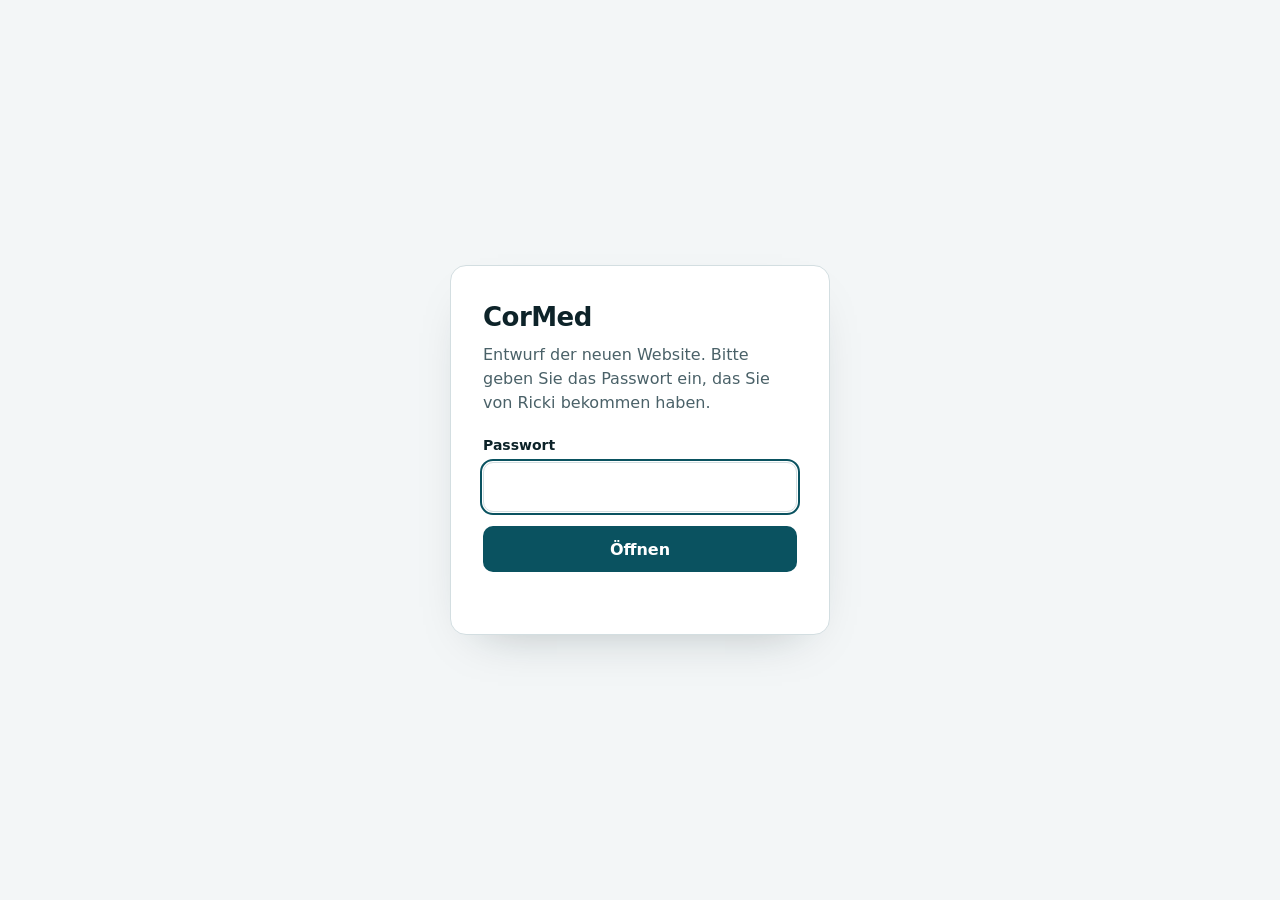
==== index.html @ e3d0e8ae "CorMed Website-Entwurf, passwortgeschützt Co-Authored-By: Claude Opus 5.5 <noreply@anthropic.com>" ====
<!doctype html>
<html lang="de"><head><meta charset="utf-8"><meta name="viewport" content="width=device-width, initial-scale=1">
<meta name="robots" content="noindex, nofollow"><title>CorMed Entwurf</title>
<style>
:root{--bg:#f3f6f7;--ink:#0d2329;--mute:#4a6168;--line:#d3dee1;--acc:#0a5260}
*{box-sizing:border-box}body{margin:0;min-height:100vh;display:grid;place-items:center;background:var(--bg);color:var(--ink);font:16px/1.5 system-ui,-apple-system,"Segoe UI",sans-serif;padding:16px}
form{width:100%;max-width:380px;background:#fff;border:1px solid var(--line);border-radius:16px;padding:32px;box-shadow:0 20px 50px -30px rgba(13,35,41,.35)}
b{display:block;font-size:26px;letter-spacing:-.02em;margin-bottom:6px}p{margin:0 0 20px;color:var(--mute)}
label{display:block;font-weight:600;font-size:14px;margin-bottom:6px}
input{width:100%;font:inherit;padding:12px 14px;border:1px solid var(--line);border-radius:10px;min-height:46px}
input:focus{outline:2px solid var(--acc);outline-offset:1px}
button{margin-top:14px;width:100%;min-height:46px;border:0;border-radius:10px;background:var(--acc);color:#fff;font:600 16px system-ui,sans-serif;cursor:pointer}
button:disabled{opacity:.6}.err{color:#b4261e;font-size:14px;margin-top:10px;min-height:20px}
</style></head><body>
<form id="f"><b>CorMed</b><p>Entwurf der neuen Website. Bitte geben Sie das Passwort ein, das Sie von Ricki bekommen haben.</p>
<label for="pw">Passwort</label><input id="pw" type="password" autocomplete="current-password" required autofocus>
<button id="b" type="submit">Öffnen</button><div class="err" id="e" role="alert"></div></form>
<script>
const D={"salt": "822facfa5c58d565009fcc176cca0e24", "iter": 600000, "iv": "46f1a0d89d589c0a2178b6c4582afefc", "mac": "80764a176226b1639cd446d348235a9acad7d30f2ed6f9f7ec2cb49afef78ebb", "ct": "oZwehDE3rVsTDgZot9aL9JwyVkFP12Sn2CZl0x80mStHr1PQWwcgEB/wz/Zdh8LxBQgGHJVuH51pGYwnF32heGZ6JYnhKyl9sWN9zUFDpkpX+sFQBss+GfVcoHAvQ0+YxsIX7Hmo5iox90/cEyosSOlIAeGe9iNTfQlXNlpDoUrIlmsmzjEr0UAGpBRWjBo56xClxQdAF3kOzdmuWCYcf7uVH3ROhzbsxLpZnpNUL0CguaC6RRmHzBqroO1MmbW2FSYH3HIyyzBXWrEP7H4iME7sAyl9solVETrB0HhUBD22m1zJj529P1bztBlyHPHTD3Y55SXO/ivc5vlDK7K5BHBpRj+lUisBnW2Q3ZfNVRzff4KTCQKkV9+sU10oWi6OWLuwEW8cymIA/YMzvAVYPoJZKfU8bMGaxLV9R2sGeoowH6jwmlurzdNsVwfyoMkNvbdmfbDILQ25tv2Q4Ny6kiYe8HK/iOTN/E5kNwdHHodHBv4lqTFONeBFxrsiIjpN33YmAZRNHBRWg/dh4HOmEKxgvTs+Ymo9nRI+yu6al6gkF0pJesv3C3mGza4D0j9T544PnzPzcLpvrrs7sBykFRNDCeKB8eShzH9/CS8OHMvZPo/I7QjQywXRSCLgbK4lbO3hyB57RigW49cU/Og9cWeDqVy4ZQBeWAwdbwfalXfSvlNbmo19BtULSqLa7+p3+W51xb0hm43z3CV8FybMbPU92cJFfF3I12UqZwzSlg8Bmm5DdX7z6FuD8kq7J6HP7149NN9d+AJt3rvCCfOr9mAW03iTy6VQzGmvsENpdIc9KuFZ63gbO+1fFe4lbHErp7T1foHHj/FdFXb/85ob0UWCXXrhmlrnkKwxnPu6GOJxW4QtD8bpLs64QF0xGBwS2LJBdDXugvuVoVDJLAlkzpTgKmJXs0K9cD61IDxjb/6tCjzVeZM7pQRXn8lEEUI1rE07SKrJygqpyLiM5DRGhOvt20XNK/FrQj+fQUm2GKCRTTgWEovKvVsI867CMqM2uFPBO5yaTCR5sLru+IyIjiK92D9bJhVpjaZxS7gaRH3I707oXw0uXy4M7kOB4X6Us1xtdYIqPBBCnrC9lo1G007yilaSCL/c3GUCsxDN7lcj5l0/lZYGsRbFryvEH4hgXwytRNfdTQZmVGinZ9opUNytlnBheRowQCaqefP1AAhCOLQhv7qVLojDwk6pocRFW9zEo1usKDpG0sAdZjlE8a7PVXEo85zE6TWcmtnrkq7QUs8f/ePx1aWInbdy1jFXJmJogmNu7OF/jq/tvX44ZgKPIx0gpOVgnD5w0BDYno+qkxIAmZXdYEGGq00SV1793cmffKcszhy+Gf30sjkgDm23qA4twz+gW8ylsVSvGDsLe3PBfaAevA5lVMIrQFPQvnaFe+KnBqUO4eQKpyFzfU15Vcq7y6eBfqHAizxDNud6YG5uYUznVIraUcvQUObMfXtV/Wx7CKJk4mUQWyEQw7TXjo0393YuFN5xpUFE84/qgbjG+qjBYgmnRytCrx0VC2X1YHp5jFlI0FAoF8+x8K2MB4RkygFtV99mtZQNkLk0fb70BuvcDy00rFscAwZ0idweL602XO+0n9ziAgCFm3xDOm+b+KU4XsN9klIlDLHmklZ/cbue6GYqhazwBXZPiG79+5m6Q5bB5cFmZ8UvKhSPURbTWh+reA063vyukrkGAvVN//AAcUpqXLT9EQrPjeE0JzgA0j4TysjXsOSZPn9sDVPz/SgcMOEGiNn/BAqjy3Y/LITgZv664ucN1LFNIU/PIb5DgBHnt6FTWr6pQRGevn44W8Ueouzilz7I1mAX79BCplH/1/S7yww402H3MgMzLTGiVZ+xwHtBbaQOOAzRZqWtb2tQBvRAHVGioXmc7kwYLcD94+hiya/vBz09483DaNG+ScR2HI7mevimg7n4RWJ/cjCq86/+ofcRvBkKC/L5KTPGEPbLGBR8POvDjDME2i+/MnygwRd9PffpddBa1nahkXHYc33faaph1Dq400lCjElsO4N+AXJ5SzBE914UBDjczgYhgjqt2acSspqowPENeLtfJbBKxMQ93LMCewjidxiTUtKJgArRiB+dpdEZ/zEEjktDBWwTkqVdveUo1N5/GnSd/1xUrSqCg74NfC1XykB1oonoLLMWWKhC6xXRYObDziZjyAqA33aeSyZW9VFnr4y2ay1hjuxLtjGlzbV3gs/idpo3dKc9T3O/mwCSwYZ3jb2rvlwXH9S+7lyznJ11Wt5L3d2Wp+SHSI5bGyZhYDsmGScch61jMQo9tvmHhtuxbuI6Il+u4MGpwgGvH3eaXTkUD7+Zx5jZiLmJkl9SZ6Scc8NsIkKIpDASuS5p6FSwvtGSgFNd+usheAdR0HIg4PThcHX7iuBnUFWNZPp8gy193/+aDRw9xh63VIVay2cbvXkcinHR9FqMIJSiVo71g9/1dG0Yyjh0dchCZu5AZGyp68PDTJKs+EQ0UTMtMfJ++xKTaIHQAaU1zScfg1VdYBiIQ62uY+ma6/Zgwrb1O4aLtDrFhn1TppWNyocgA+jEorhjS0w8eyo64jw1Dd/fYD3cRzjQGD8H8UEUL9nIL2DwBzFWOHb0VCmC/BlQrjtoZ1iDJL7pF9AIEkHslkLaZcN/zmunN34xRDq0pa286QR+LkbA4gaE+fY/nNWZP1014tmi2wD+buRyqnctsEV84Nrs83sJhjMyZalb2BVCGJA46j+mIthhY+TA3v2KUPjFNXZddpQSz+4D1jZgdlvy8ulJo4WIFk8fw9pJyNDjcFLjS8H8H0afkPdOlg8wMR+ribVovSSsUCpTosPM0xXdo73CTnAHwDIny/Pk0mMpahZlR0A/Fufmv1NxPhwCzHk6ZAqL6EtGYu8uUiIilXGYyBxeQWnxtzLe/Pqb8DCRfCSfXW4XEvjL2tANaT9/VmyrBANxtOzXTAoZTbzBYIki0onQjX+tm6N0uToHXlIeFSUGa7AmuIkVT7gjNK+bRfjq/2e1PoYKslp+4gqelNuU/7CBLDBrtG2xJSgVY+GteyWaqcMA2yHMGVHRnw1N3ZdGWIedzB/q6DxDKtHB2+Tc9r3qIvymmc1SRVjc84LaVtGpwOHzcroIuxgJXcCTalSuMIna429WTds/+gDCF/j2/Lwo6RjvnmNUp9MARHiB4MXhuVK5RO+A3iRcV92FzIspHVMXt8J92MYgdyiBPB6vfQUZy3xwdHwVoe/ltd99myHUE3PPXyFfPMGnUI99iIBPgT8hSy+KIK59KoScGL6oJ2ng7iITlENjN6e79M6FeivY3cU+9RvPHz0DdXjp+5eZwLIgoRfO4i4isx/IRlBEdgXqWaSGH1/A67Lbrv/MHstXiLEeJ84BGaDiC/1KkrS6bBcTk0No/7sAXQ=="};
const hex=s=>new Uint8Array(s.match(/../g).map(h=>parseInt(h,16)));
const b64=s=>Uint8Array.from(atob(s),c=>c.charCodeAt(0));
const toHex=a=>[...new Uint8Array(a)].map(x=>x.toString(16).padStart(2,'0')).join('');
async function derive(pw){const k=await crypto.subtle.importKey('raw',new TextEncoder().encode(pw),'PBKDF2',false,['deriveBits']);
 return new Uint8Array(await crypto.subtle.deriveBits({name:'PBKDF2',salt:hex(D.salt),iterations:D.iter,hash:'SHA-256'},k,512));}
async function open(dk){
 const ct=b64(D.ct),iv=hex(D.iv);
 const mk=await crypto.subtle.importKey('raw',dk.slice(32),{name:'HMAC',hash:'SHA-256'},false,['verify']);
 const data=new Uint8Array(iv.length+ct.length);data.set(iv);data.set(ct,iv.length);
 if(!await crypto.subtle.verify('HMAC',mk,hex(D.mac),data)) return false;
 const ek=await crypto.subtle.importKey('raw',dk.slice(0,32),'AES-CBC',false,['decrypt']);
 const html=new TextDecoder().decode(await crypto.subtle.decrypt({name:'AES-CBC',iv},ek,ct));
 if(document.readyState!=='complete') await new Promise(r=>addEventListener('load',r,{once:true}));
 await new Promise(r=>setTimeout(r,0));
 document.open();document.write(html);document.close();return true;}
(async()=>{let s=null;try{s=localStorage.getItem('cormed-key')}catch(e){}
 if(s){try{if(await open(hex(s)))return}catch(e){}}})();
document.getElementById('f').addEventListener('submit',async ev=>{ev.preventDefault();
 const b=document.getElementById('b'),e=document.getElementById('e');b.disabled=true;b.textContent='Wird geöffnet …';e.textContent='';
 try{const dk=await derive(document.getElementById('pw').value);
  try{localStorage.setItem('cormed-key',toHex(dk))}catch(x){}
  if(!await open(dk)){try{localStorage.removeItem('cormed-key')}catch(x){}e.textContent='Das Passwort stimmt nicht.';b.disabled=false;b.textContent='Öffnen';}
 }catch(x){e.textContent='Ihr Browser unterstützt die Entschlüsselung nicht.';b.disabled=false;b.textContent='Öffnen';}});
</script></body></html>
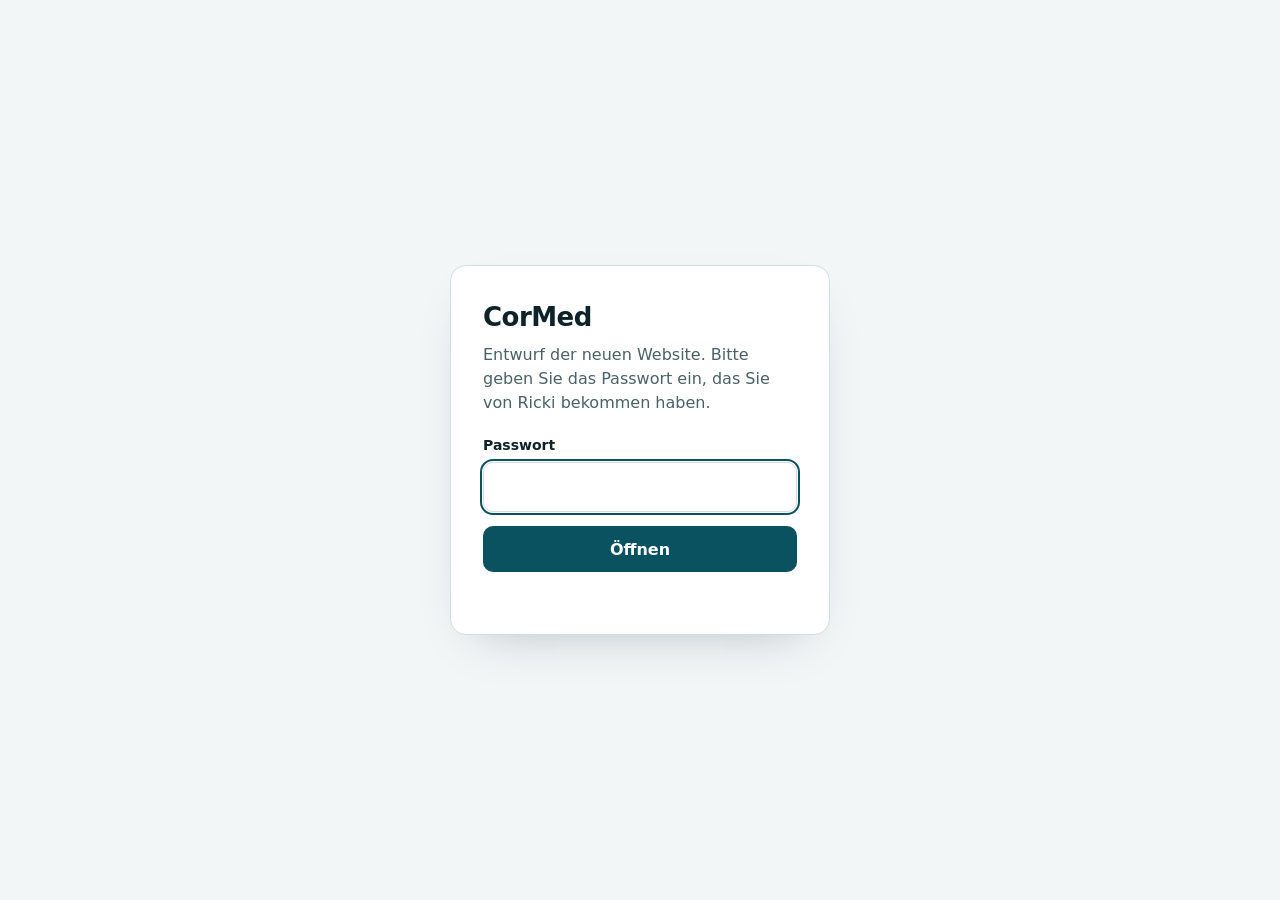
==== commit e2351d9b: "Vorschau auf gewählte Option Zwei Türen umgestellt Neue Überschrift, Impressum und Datenschutz, Schr" ====
--- a/index.html
+++ b/index.html
@@ -16,7 +16,7 @@
 <label for="pw">Passwort</label><input id="pw" type="password" autocomplete="current-password" required autofocus>
 <button id="b" type="submit">Öffnen</button><div class="err" id="e" role="alert"></div></form>
 <script>
-const D={"salt": "822facfa5c58d565009fcc176cca0e24", "iter": 600000, "iv": "46f1a0d89d589c0a2178b6c4582afefc", "mac": "80764a176226b1639cd446d348235a9acad7d30f2ed6f9f7ec2cb49afef78ebb", "ct": "oZwehDE3rVsTDgZot9aL9JwyVkFP12Sn2CZl0x80mStHr1PQWwcgEB/wz/Zdh8LxBQgGHJVuH51pGYwnF32heGZ6JYnhKyl9sWN9zUFDpkpX+sFQBss+GfVcoHAvQ0+YxsIX7Hmo5iox90/cEyosSOlIAeGe9iNTfQlXNlpDoUrIlmsmzjEr0UAGpBRWjBo56xClxQdAF3kOzdmuWCYcf7uVH3ROhzbsxLpZnpNUL0CguaC6RRmHzBqroO1MmbW2FSYH3HIyyzBXWrEP7H4iME7sAyl9solVETrB0HhUBD22m1zJj529P1bztBlyHPHTD3Y55SXO/ivc5vlDK7K5BHBpRj+lUisBnW2Q3ZfNVRzff4KTCQKkV9+sU10oWi6OWLuwEW8cymIA/YMzvAVYPoJZKfU8bMGaxLV9R2sGeoowH6jwmlurzdNsVwfyoMkNvbdmfbDILQ25tv2Q4Ny6kiYe8HK/iOTN/E5kNwdHHodHBv4lqTFONeBFxrsiIjpN33YmAZRNHBRWg/dh4HOmEKxgvTs+Ymo9nRI+yu6al6gkF0pJesv3C3mGza4D0j9T544PnzPzcLpvrrs7sBykFRNDCeKB8eShzH9/CS8OHMvZPo/I7QjQywXRSCLgbK4lbO3hyB57RigW49cU/Og9cWeDqVy4ZQBeWAwdbwfalXfSvlNbmo19BtULSqLa7+p3+W51xb0hm43z3CV8FybMbPU92cJFfF3I12UqZwzSlg8Bmm5DdX7z6FuD8kq7J6HP7149NN9d+AJt3rvCCfOr9mAW03iTy6VQzGmvsENpdIc9KuFZ63gbO+1fFe4lbHErp7T1foHHj/FdFXb/85ob0UWCXXrhmlrnkKwxnPu6GOJxW4QtD8bpLs64QF0xGBwS2LJBdDXugvuVoVDJLAlkzpTgKmJXs0K9cD61IDxjb/6tCjzVeZM7pQRXn8lEEUI1rE07SKrJygqpyLiM5DRGhOvt20XNK/FrQj+fQUm2GKCRTTgWEovKvVsI867CMqM2uFPBO5yaTCR5sLru+IyIjiK92D9bJhVpjaZxS7gaRH3I707oXw0uXy4M7kOB4X6Us1xtdYIqPBBCnrC9lo1G007yilaSCL/c3GUCsxDN7lcj5l0/lZYGsRbFryvEH4hgXwytRNfdTQZmVGinZ9opUNytlnBheRowQCaqefP1AAhCOLQhv7qVLojDwk6pocRFW9zEo1usKDpG0sAdZjlE8a7PVXEo85zE6TWcmtnrkq7QUs8f/ePx1aWInbdy1jFXJmJogmNu7OF/jq/tvX44ZgKPIx0gpOVgnD5w0BDYno+qkxIAmZXdYEGGq00SV1793cmffKcszhy+Gf30sjkgDm23qA4twz+gW8ylsVSvGDsLe3PBfaAevA5lVMIrQFPQvnaFe+KnBqUO4eQKpyFzfU15Vcq7y6eBfqHAizxDNud6YG5uYUznVIraUcvQUObMfXtV/Wx7CKJk4mUQWyEQw7TXjo0393YuFN5xpUFE84/qgbjG+qjBYgmnRytCrx0VC2X1YHp5jFlI0FAoF8+x8K2MB4RkygFtV99mtZQNkLk0fb70BuvcDy00rFscAwZ0idweL602XO+0n9ziAgCFm3xDOm+b+KU4XsN9klIlDLHmklZ/cbue6GYqhazwBXZPiG79+5m6Q5bB5cFmZ8UvKhSPURbTWh+reA063vyukrkGAvVN//AAcUpqXLT9EQrPjeE0JzgA0j4TysjXsOSZPn9sDVPz/SgcMOEGiNn/BAqjy3Y/LITgZv664ucN1LFNIU/PIb5DgBHnt6FTWr6pQRGevn44W8Ueouzilz7I1mAX79BCplH/1/S7yww402H3MgMzLTGiVZ+xwHtBbaQOOAzRZqWtb2tQBvRAHVGioXmc7kwYLcD94+hiya/vBz09483DaNG+ScR2HI7mevimg7n4RWJ/cjCq86/+ofcRvBkKC/L5KTPGEPbLGBR8POvDjDME2i+/MnygwRd9PffpddBa1nahkXHYc33faaph1Dq400lCjElsO4N+AXJ5SzBE914UBDjczgYhgjqt2acSspqowPENeLtfJbBKxMQ93LMCewjidxiTUtKJgArRiB+dpdEZ/zEEjktDBWwTkqVdveUo1N5/GnSd/1xUrSqCg74NfC1XykB1oonoLLMWWKhC6xXRYObDziZjyAqA33aeSyZW9VFnr4y2ay1hjuxLtjGlzbV3gs/idpo3dKc9T3O/mwCSwYZ3jb2rvlwXH9S+7lyznJ11Wt5L3d2Wp+SHSI5bGyZhYDsmGScch61jMQo9tvmHhtuxbuI6Il+u4MGpwgGvH3eaXTkUD7+Zx5jZiLmJkl9SZ6Scc8NsIkKIpDASuS5p6FSwvtGSgFNd+usheAdR0HIg4PThcHX7iuBnUFWNZPp8gy193/+aDRw9xh63VIVay2cbvXkcinHR9FqMIJSiVo71g9/1dG0Yyjh0dchCZu5AZGyp68PDTJKs+EQ0UTMtMfJ++xKTaIHQAaU1zScfg1VdYBiIQ62uY+ma6/Zgwrb1O4aLtDrFhn1TppWNyocgA+jEorhjS0w8eyo64jw1Dd/fYD3cRzjQGD8H8UEUL9nIL2DwBzFWOHb0VCmC/BlQrjtoZ1iDJL7pF9AIEkHslkLaZcN/zmunN34xRDq0pa286QR+LkbA4gaE+fY/nNWZP1014tmi2wD+buRyqnctsEV84Nrs83sJhjMyZalb2BVCGJA46j+mIthhY+TA3v2KUPjFNXZddpQSz+4D1jZgdlvy8ulJo4WIFk8fw9pJyNDjcFLjS8H8H0afkPdOlg8wMR+ribVovSSsUCpTosPM0xXdo73CTnAHwDIny/Pk0mMpahZlR0A/Fufmv1NxPhwCzHk6ZAqL6EtGYu8uUiIilXGYyBxeQWnxtzLe/Pqb8DCRfCSfXW4XEvjL2tANaT9/VmyrBANxtOzXTAoZTbzBYIki0onQjX+tm6N0uToHXlIeFSUGa7AmuIkVT7gjNK+bRfjq/2e1PoYKslp+4gqelNuU/7CBLDBrtG2xJSgVY+GteyWaqcMA2yHMGVHRnw1N3ZdGWIedzB/q6DxDKtHB2+Tc9r3qIvymmc1SRVjc84LaVtGpwOHzcroIuxgJXcCTalSuMIna429WTds/+gDCF/j2/Lwo6RjvnmNUp9MARHiB4MXhuVK5RO+A3iRcV92FzIspHVMXt8J92MYgdyiBPB6vfQUZy3xwdHwVoe/ltd99myHUE3PPXyFfPMGnUI99iIBPgT8hSy+KIK59KoScGL6oJ2ng7iITlENjN6e79M6FeivY3cU+9RvPHz0DdXjp+5eZwLIgoRfO4i4isx/IRlBEdgXqWaSGH1/A67Lbrv/MHstXiLEeJ84BGaDiC/1KkrS6bBcTk0No/7sAXQ=="};
+const D={"salt": "4f39e29a0781ee3df0f3b3785883be13", "iter": 600000, "iv": "894ce5e1a9fafa13c5288084beb1a867", "mac": "50a6cd3280700d07014a2aee0050a7b3f6c827653b97df9f0098e24e0585f14f", "ct": "[base64]/AMst2uwz93xhi3fm+tDHw2GxWKROZjzpmzcSIjcxa7nFsRfvg/Cv9kW8+2kXX+bB4TLlFvSh0L0hBzYzI0kwMe/50VNu0SEhKEA5FtW9+eORV9xZW9Q2+DGWRNYCq+ASGFfZ/[base64]/zOyW/Bz+4wSqjhgltICidNMWPeZ7rkkB6vgWgWb9CcLBX/Clly/UtSiuH9KJ3ICsEIoq/HUYgrs9WQIDoHCLlu/HA6ZQlNfDoO7MaGXUIPvVBhqK9brOMYKxlzApEu969hincAidGbltltMeuEO3JwTqd5jFURCfs8sHYlaWT0ACC+MlqPPUI74jeQ2xH+KPiIOFbFVoSD9+1vw3CFmWvg/QiVoWFWhqLaaar8IAc2tMGQBko2X27IKd+djY0S2AugjwX44dt3h4qjleQDfWSNJJsB8+148ONVzIn82WMoMVaqFglSmsjmDoPujl++4syuByyn4aCytcNNhpWV/q1yTntDTedlWFi09QVxBTrxdyWU8T3R8MbufdfoeAOTkj7dCHEO7Q2LwYpIIZ/JxrYMLlEGqAEXyxU1sx7JgMue0U/wnQrdXeNaSXFAZbrFgb6uShyzLMSn9TJONpTm8PNnho3j8H7pFigMX9wZTb0a9euTA5H2ZshVdw+ANdiBK1N77ecvbgcKZkO12giKp2cvIwmMK09eIOT/1VytddXe8SFJFzQlfnuWnwGeQRQOu9Ck2zAyoOYNJt0zBZSrPhX6MK9EnQ4ptIPmOj5H+kuskmbj6Stxj5vivkYeBlyLQa/zVa63pyQVQ45mU5rlzznbbLgokKQEiHLXzsIry5BJ1VR4JiysdFo6eBMyJhYL5QzG8sGDzQbZPX+HnypjA7R/[base64]/iGqOBU1xIFuOWqYkFe0gdo0H+tNYIAmYExKmMPisnPUMl7GSx5e4b/WmVzXH3y/qJcpRBp5cf0BYPo9b396ftLfT4HAsF96wH9UYMOKwe2dIo7Yy8kYOkyP3u9gQtRQ0gqFoIMF0AZkI+Om0ovnCQ5waDGCEswoi3wrMWkDdz0N61kP16V4sQ9OL6Czq71OxaEXTnSf45ggSeQlIEnbJX0Ot6/32C0Zrvg2dIjO15w2W0bbazKvNEjs98MHDOxkRUycYzgUHunt5YWcayOnIC2IfxqmDI9bcQs9NmkwU/MhBXYDlM3EKduoKajEUIPrjJ5fy85JAZfzAylw4mVRuL9GZGZVOPt/idKd+AcOOqZAKmZjyL5DnLjT4J/7CNEMMX3dfvnZtbtOPV6jUMmgHetXmTo8A8auNiyA7d7F4hDCwU57GoCahpR5xTlfNFC8RX17A3UWJxSAJ54yYArWnwQ2G/PE1pPGM72xkP9UJ5rhXDSNJMdiTckqLRMFy+uQxTSQXJMvD9UsPo3TUQPl6o8KOYxgIqTjTDkzM16Ar0FYG0yX7u41xbujnimkUn3qElRLbPggtoBGOjaWhUn2nONvGutkXaww95qcBzA8kxNchFvVLy1eY++foXEIN7l3LrV0MQt2HN492+pIWAHPOm8lDBKH/LS26YX28l8ErwCtLLRhWSyFmDr6BnbCKQt8ZHMN5I/4PTiu1z3hJlUKEzzx8V1OE7igcmRM5TVhbAWqzw3bsMeJRvPBZjkluSHOOexnG4+l7Lj853Ht1jjoFnf+FVdZzTjtrCSV3T3bXZvidBa1EfYeGNBr6z81N45WzvN3DcB0r13DJjun36Xql7WOnj/HtA0C5wpRn+0yEzv+1HWbdm46yUkNDFk7INpoLV5H7notX5APY2qCmWghCOReQexZwqI101S/y5dGH1RScBG+BpdXQcNxY3d9A7wSlaKR7uclV5GzywcyIcdUI/hHIB1iFVWJUuyMKk2hdjnR/CYIlgt1LCEDnk5afGA/D1FcVEcvsMYlAVY5HTBxfpxHMpmYOlznvAxO6fRb5OXLd6rjJPeino5nPGcDDYMxo/Kyv6eGCIhn4QnQnoaiQT+VoDHZLpbww1EzHS+AxqZIqvSPB3mrkL9xAv+wMljWw/Xw+mlkdYEoz76svbI64/[base64]//79wJYiYn8W35tVQO9Q7rY17gYXKIUBIgbe5Xsxetu9gXb9SmAtf5J2o/aGUMzqkPSKWRET5tyAigfKVx4kIPEpDgXruL94QrXQchdFkadtkAUSfzeeUdlHL6kIDCT54hxDhx8fDId1iZkfQeRQTM9Fy5PLccAVfAmyUyyuqgxYd8/O7JPw5+ld+DkN2Ycwgsq73ZOxO+JvTfiAlPzEoRwKeLYTiXZ3E5TJT/[base64]/OLbBk34smEUmXlPCo0itwGJx/+AH6sPOkCg0LZ+rruP+HVd/m41kgoaSXQL51+RaAc96VthCNmbwDt54KVFsuRDnCv5t1O0dh7f60YT3Uqp5EIhkBjj3d9vQZq0Jyyoh/E6XmHw28eTuSAF3qNdDZlEQwUfEw+HYkH2eaAAPb+x4DTXwlnJqTTRm77q1mwgPvYpmykJsPGwOrqxcOZyS8Tppbzp2EnR+HDnuReBe/Yn0gSlTsohe0tookkU/pyQB9yIjpD9bg9WCYeHbePeUSBoA3pDRkaPW+gRjJ8dKt58SGUtP6MwxXw5qnL/xRdhDaqRG+U1VQrQfRXa3WJ3T6u5PA0ONTXs0YDHr0pwYSYgLSuXFNfd+cjHCkZieH/DXeXWKpknawIoAfGc3Sw3xlNETKlopnN8qGBpqGoc5eVWRZF/NMfvqIucs6XFM2qy2u8EwbJ8ZBjl+Yw7pZX23uEwAFk08XTqGA2unqDo+xbYaQmgYg+eX2VWNyBaHvOOPDBu0UfTIXIaJglFS+4rWWIHxk8SzfEYC/rrD3yi3KG+BbDyERPArxtb8/2+dL4NMzkKVwIl6X0EUdlwVD7iHVjJFsrfQkBGwgT1pIaZyj1zZOxL5PDotJag5ouEsNsyo8WGuGGxfp+5wEuda1+WYiV/TYSKc2GLHVTA/PnNIPt/4fH98fB7wWfLVZvJBxOnilBgYdv8Ssn0bD2h0ClcVSMX6s/2vAoGHOOC5F0uU2vBzrFrjy8/PiHMiQJcxo+72JtvX98x0IsZuyNp2xiVa9SVlIx6A9RRFmWijd7ky4h8rd0uC3HUr/omAZ6EojWQibxRGcIzU9KZnIq2EmWVIQFiBfdyya6+U9+xJycPf8zHTCXMUZxQoGK8Z8fKH2J3X5wRR+juxbFxrwSSR+Kj6E6qgPT4Nazb371vgEoqe6T0wof0mHG4IkG0U7abOHKczZz3fFwBgVoq4HgZNIwBljZimPxjukIdGIxON9v9BgX5ml/fyu5mXZ/4BgqG/L/ktKVuJnzbJZ1ONK2N1Z2qOajf3UREM27krTkyQgvIDXQG/4bQdazUUTpJo9gQRnKJA6eMqVRzxTM7ZM4d7NluV6EhV2MexuTUZ84TYfzqKWSvyex436tBbEq8b+QrW65fUAfkZFQTdJ7B7FSz+5U7Zy0iwFsBDXX3DGp+Lz4/TYI0U90zmzqHc5YFmzl+8z9FPCWrqop07WzLtyakyar4AeWE0ZZsh9dy/6H5FxSKtup/[base64]/2vCoeQd6UIth5Ipr93G5nLQc0Vpw1NdD1jnXCpiMcHFiIze5E8zBj6m01AbmZZdXTpM49ZdzNz+/rQanYdhJ06G66YAdqcxfN4Bc4U+b10FZXVBV9T4nI0F8E4ydk+foGnZ3EYZgPTEmeVz8uBpwLXXbeSEqa/oadE+2mD1uGZWj7WHUYU15ARI0iR0LZDCZ8TFrk0FTWAR2NXdeA9W/Vu51sDcDwnf4783JNaA1QkrRpeYmbCfpTQOUm1ubOZFH5KmXnVeHkiO7gxqG7Bgo8YA1TDbXertZtiPTvs4Yc6y/yK9bDZ7CV5raX+027Nnoy3DCkZsNJIOrjLl7N61CXihPmRitufanbjz2Bm8qrVkzcG2aKw7WdZy9dA91zhqCGo5lu/jKS1Byu2SxNB6JNtxYxloGYJRjnKgm7eQtr1VQGiKwHWEwCTbeCbVUEbzGHfRH2P31DWpPpW/vpPYryDWCOg5UB8Btiy4YGkzNEnnjLoMGTOyrZ1IrJA16ObxgN3mZL5Yetq+RCerpZTzr2OpFsLwpdSuZboxT5sJY29WK+L2DkksWqenYIOh53A620yfAXVP9yNrCpFkzf3uI2ucLuNYXdjHksc5lBHTZ122TdIi1qko+HmnEktmJYU2/+dR11h+W6j7u70NHBmc4PtbThp2mlqnmTc8p1aNn7qz+LfB5G5gTuVoNgXRo9f3FwEyNU4BqPnwXfQO/7IyfRq2IVAl6GaykoNEr6XifQcyti3feUrnMtDln6Pg/U2OdIMcRteMw8ot/Y4JBFN43MdsEV8Twgl8ysn5EyupNhFKWMW+UxPR4JEV/DxsaTwbwfC1LnTh1ghYFNdxbF+IZ/JfT+QcDn37+oAxgUVyUZ0sJspFHGn9o+ImqjnRI8Y6dbWNxj4c4VjrYayiU+50WWHVEchuRs2XR2H0R4RBm8iU66lr234uASR/lD2BMkyBNWQSR/f/ssxuk7pP+DvM2zuS6arAqOEo0LzHSYe18EdLR5kXawKChkeBOM9wtLpgSEOTDfdjwtvHZ5hsUkqeso+SkM7QFYitd+gFfSxINIp8e7/6PcPtJ41XXpCHFGfXiHnC+p357Si0kVY5ayJNokS4SOPgvAPMd+6O5A1vrdJzB0HKNkKwYDhDvlS8Kq/vVNug1o/nyU/dFAjYZlW/8k2LQYsZFA8wJOZAm9zqcm6/Z1mFlglDS1YwSSzNlmINr+nyU4CIozzzveMUKeIeEox/71Wt799174ULVmyhtG5FQROWAolp6ee2VOLWOuEz/+S1aPvfiheMsZScWpqi8GZ2ghR4+Xuslz1nFAgqiDNuPBwMJPgjJ/hSdvXcu1jZ2uSRzBsppRKNY2hpw+c1FXI+o8ax9SOQwO4OHeYh/MZqxC89qQY9TrQSQo84rwehcKSuHogL9m79kgPo4FJxfeV27PxR/AOmMpLetUg75fQhcSwQlUr167ptRe8WdBQ/bEap9IlJexTBxXs7vX5xHFadQAz1cn4cnxLoM2UXGo7HIfENPXCQy5M9LASWwowKVfsIY962+mrApFcjwmAgQFziGGYPgDKVhzAyRhrKXYnpPZQ7QEj3ZAIZV95IF5J+oo5DlfoF8WzJArhuT+NVv34SqkBq2CN5bm0U0YTJ6bQGNh2B1fjgkq2GM/KY8VyI02tgt4YWD0sZjj2OCAQGfybRfgDyAEq08G7m3JYaydkCIp600D9pvqxYPclcQz7XMHOKXIVR9cgFIp0ij8/42namx8JDE8ajDlUwUwWnp+6vQqRdTkZr4yU8zspJw6YvjnHCE0760+1s8jpX+r8m+j+PFIEOJt7Px5E2OpNwRkMzknUTnb/tod31GTta7tJUbMtWk+ZUImA1vhNWwnjBOBdmregAFb/x0vhzqQ54jjvzjJzwQ9iqZq6ik6ytKzFkKgL/xQqSJcFRTqza5nikpcopcwdBemf5iOKbARlXC6NldjA9z8nXb/lJ156ioGreD7/4gKTL0V422fvrOPEvZPt/KU5MsZbzbmQCCyv2CEONEIjYC2fZJgi5P9R/0297SjZt8PZfskJQ6w8p/df3+KWP7YcDgNuss6i7BNI1qhjoWkuDk032c0eadzhcI5xzDZ7L3e89vMwaylFmkaeKdIhXk0JgeDEgAhULV7nMJ8FuYsDwR2TNR0VW72Te7aXQKOc7fP18HegaZoFtNtp50ZhXqR/Fdr1VL3vGC/z3vuSejBqRFmGAQ94y5YXi2C/s3gGA7JWDOAZFpciDwK7yFAc02lZdrS7aaMqWvmhfM0zRS1A4EaYlBXXKFO1ishZPGXFmxMUgEK+rieid+LYKt8j5VXhP/[base64]/ICGJEmY7MCYl+lOgG4U/R+XTwnbE34gJs/ltR5Scnl4f4p1Gq9S/db/KwWTwwf4w03BSLpSlCLjvGrAdjA4QU/jAf49DPXudvJ8nSi6GxcG+s634Af3MX81TB8bwLPfR92OgfhRKMaq8WqyMwHq73BXBPGrHeYDA3XHj5q/8rMsSVk8ZdSEXEznxxToJqMYywbHzVT/N42vJLEhV16fMIsS9JE7Pj3USFbk9BAYkTFIuoSPV33YQXjqkfTrq9yzIPira+r2G/[base64]/+30FsPwwHqthvjyRskj2qezNHkgfe5eFL7IkFnb5QzVlHL4bupeW2Gb2XQNPTSmyDYhFsJMuIuC6bsptqvF8Glw4YYxE3D6xgD0e/r6wPcnByithWGfh72c/Ucv/6ZjTaJq+lmjy4Zt8uY6RM+tb67/SegcTJbA7uvbeGmOFlmCSZW21MlCLpgJ2sG3LNaTqRp/QziwGpQNRaOfAh5JygJ3QunJ7g7X3c1bFT7ODMIkUT4ilvtN8/zESUtO3QauS17XRZrj+tCX8pkNkBK5h+4/IHwNfXreATq8byb2hECh6q5ACcughd01arqydGfGvMUgMxLsUvRB7fk28AjLqIF2at52WL3pKACW7PNrtA65z6ebUz4IXCNsqM14RV6KI1eneP5GbELWP5NI3CydeLDsFkmtWN9EwoYt7I4poSmtiRKHOVgltwfXoMVDbVnPYCgVwI3aA/RqY5MvNBncQOAyFYTCDP2jBuDoaZl89xsc6GrB5mThAJVTMRCANj7W09Dc9Uz7cVOF+c9uh1B1JUvKmDZUCPjy6RTX0cOLOTxcuxslmjA82YEKbQ2vY9G5X4jFUPI6gkXDW+ZUAmvSwu0o3QALQgPgmZHK0CfT7LbueXuWHf6DFasN4uikhADShBLIZYVXpZ0//s0G9hBoe9fCKPSLmwMF0O61OOc/TWgrEhr6KKz1tgp53S06Ll7qryWwOxAGev8lW2LYfTDjzOtmuOcfwy4wdyF33P7mw8RppLvb2KlWa6PThdmFvNoSYnG42+Pkl83cBGIifwJS925V5e3Sc5KoxRWoZm/Sp140fx+paOjpDu8VaRVf5p4rLx3/eNDo4JUHqFa0WoNgtigCmjJLHoboAkjySE34jgZEfVKwb2VV6rZxJ0XIPrGmjbNvBsmzLVJmhhvNcQm+9E0q7JMk8BZu6TDDi7UtW03DhFTy4WtUEBMwovDI5b3GEqc1H/PZNiu4mknEPXzOwcdkebK7BmOjza6sicaMnShNLMxY7EjapMq5YSGD+sy7vso6/qKhnJyADZluI2sVkxmwJL1JFTxGjv/61kKfOQUheEab7V7rgEIFtAMBj2RJDhp1oWIg9y7LO/fl7BBg/BrL1THh8FpyIvWc/pQaqwg9AyIO3NTOZSDoTlRY2WwXENhVXgsiR7hNM+srhDdYQvLMl3leVIDFsmy1DUEC3xfoX64p6Z5DJQpY75NmVOZlXtKRfF2pSEsEzl0xwT1Hmr2EDHa84gYZF6VXoM6Xz5M2TdZzYGeaH8FLurcVfEjyAKB53r21lZbbIMdxRaOJHTBtEILC1cZ3ltHG8QX70zVr/6cH+6onTd+BKeuI5eb5JNTWSMAFL8W7tqT6+rHYaZgHLyn9Fj2/ZMjhkm1cAtlLqxyXDz8G7Ob3Z1f8vqGAdWfBJsN/U/[base64]/4ZeOpQFeb73ImC8BOUlNiGhGQZqLoQmz72kQqdDW9d5MWk+B3mHst8j+34vl5ctKRBMymH1Kpq61EcFCy0jsCgDyufF9nr84zae0fLvl1019FUOzihy5sKwCfxK3VF2zBOfXD80kgGIDptG/[base64]/fef9TVY4kFrKYAihWv6xAUVBchiZKIfTPNQw2odWV9nKtWGGo0GLvAE8GUzshwUQ6nBzLOedmDFWPdahG+RB6XVd+HY/jPhdLO4QOq4e/n3WdP90+v4wqAtEj8fhHTS6PxiQPlmYO8Cn8+yAkcmMqXXwqop+IctVHs6wkTXWI4xhxNRBlF9EbDeSvYGh/[base64]/tinfShwqbv/Kh5KWojL6sepMQ/c9jSL/c1z4PkKZRyLAKqC3zwstaTKXZl/TZu+2ng7Mc4DZWWln+AfkXOh4kb7UM0jKrYLmxOUOwa+p7HAJ2Iu0yk3NfDRP7h7WwgWEt1dZshLWXQm36jxw1+4nHVGkM7a3lzE82FHcikdFcpDa+52dNam+oCs/SIkQOnbbaifSHAFd6VLynssPXaMBzOst405UlqvWTiTyDN4SgjKR4X/czMsVmecgLFld6fmXurv6zUoQFK6ifkqmMzRr9g1s4teqENC8lhUYuouwTFI+AQC5qAuTfw64SgnTBtOQUVT/[base64]/RHMaUOc1mSepZ/gZfu2rKvtC3OfBxC1EH/iyJZyG9LnFRmeKlATQhfrkR8l+zpNXzfMLiJvlOkK1I5FtusR8xappdeeaejdhFFqfURaqrFi/hLUBxf6ROKb67LaqkTJTGbiRn17O2y9EleX7UKP+y3Xjt7DTpSoBS8K5rmOM3mYcqyMsYqKYrCcHoBxj7xxxirG++zGS6fvjZY2t++4b7l/NV1hqRgBH38Gkta7irlBMuqlzuUaLS8m10YOHOgjTU4h9xG3MRZ1s5RlEBU03OIC5DcVMRrj+jWDXinpKAbFkTKrLCrXuBwdNL+wSrakS7b+j8t3eH7Hl5roNoeSFmZOLDDJ9unFomIctgYbH+WrR9qchxttM5gudj5bqvQ5M/[base64]/K/RLaoneMF5nhY+IfLKD5WV8CJnIQb9ypjJLKs7Uy0ujKdnpwclyxKLIdygsWsba8ZijJ4MUurQ0QnEjWDgjn2Kvdjmgvh/+5BNEyr5qV4CCY7UuK2n4rR3iLTnwFVFZNLnqHAZQBnKLUmh4QLCtLQWQerwaHzZmn3btz7RkieglNFOeI9XEwcEIxm8AsWbOhzFRWtCx/GddcpXbhMQaXeReBz3bqqchIY+AxhRUykBPxPG3RDHJtdajtZPQPFzXqda2PdIHnDA3i1b1Dq62L5Px3wSnS266BpnLPlt8mTmxqV85M4hbR1AzRtZXHHy0n17O/16CoQ//XMQCtvx8aU90VZbWczuqXY+q5ILi7l5eOfm2x4+2hh0XTCDdXBsc8a/pU+Fy5gVeApEgGJnSRV4Q7KQEM93aadhNPUqMHUHjgiO94dXoIOJJfQE8g3iAi177zLCbU+oYihxH36glOpQUmfRyPEjSz5/ywpfqP8uasykfMs7QL+7+2jQbMzAoHX95ENAsxusVYjhd1bAE+Uzldjjo/47SE3S/uUSPzAoQ/hSCAPI+aguTZ+mQtR3LG+Ib5gZd7E9YWBesUSTuZF/X1A9N6ivXUcOKRR9FVlarF/958mhWi7afNsWeP0a/tqxvg5uu/ZS7WlVv3BxMpO4qiIqqqy5s/w3gwIN/azuvugiCuPHc2t8Q6A1KMxsT3ZSJhfk1vzaPDpYw/EQneJUYnz7QyxHRdRz/pD5IVa+2CAStnqVZ1pK8ZUum8y7u4zIEyqQXzCm/elR4jl5NHjL0alkmYMHEH3Zk9dI7kmxUA7BPev+UMi8KeyPQtvudhTFhPZ1/+U+jBFFIwGQfvxm+DKP2DpZIW3QDvKzWi4KD73uYahtBWgBGkQQoaujWIv3ySdijAAIG0WRGt+HU0wjuBX1WHmk4l9szUwNLcVGYm0hW600nE1nKd/uCoRreUtCISQJnbpqRKnkIDRy4+GphQm0/GiilsOYMuqX03y/qn77rF+BKwMJrm5x2AuemIhnAG00OTpO7hJwR/p1UxweeAWQb6JbmgKJmRN9I8RRyQ6pC51o7C92X/n1WkyNRErjd1MZMrQgen2ZRT1fzoA/[base64]/xWxjc0TUfjWNdZHhuNp9tG4IpXzd4NG1l/8kYN/qRACtq0tFTQqUeyiulRHwd1RVRltyuEA+skuR1Qo0VueKy/jlOeKl9ocmNgj8nOv5BynuGJUbMLOaeNggFUOFbKuGRgIF68KkWrXO0WKuoIqfG5JkKRtBbMyTXVxZankUVROUWei/[base64]/1feJmKWYo2ffBrms7l+gD14Xo7grT9oG4omfw+tSZ7NCe8Imp8t1jqkzW9KRBGJyvi+ctvZObxEK7GssDElveauPjVudqmTv2rIoN0Dpyi6p2GqAchTLgaubdg7Zd6arA+9daYstLLPKd0SB2cZDVqdJ1lJqsAgQFQWlpDbJU3veiJhkyc/k/801LODzjJtYJojNkcXkPxqn5TjFuwX4mB1IybzftX8fSeM00tXDh58VOjKzolF++UPyklIm409rUpGQTQUvF4p50HZIFyO+8ajSyC2wu/SgyHoLIvwPgYQpoMFgfPZRG7P0P7gxn6fhZVnesjB5mXqlu04ihnY9/[base64]/tjMEcQgJauBLTTSYaSD8RkPpbUmEqhnGJ8nOiytytZuM2jpYQwtMOrCoLhOvA8kPAPsTP1izsAj7caeSqMwyZRPb4vYpEAPC4UmYvLIXHuQ/OHhuD9EdHN1x7eX8Od8Y7/khcQwjy0mJ7PaiQfeCUIQbjfHYQO+gCMf2AZGjMEAKpjdnW2Si4nxuEePAGH/+pzRNZjgkc960wEVxAt4zTMWexUuUPxvOxuiO8W9Yl1GQ7qIJm6W785lQtpMKaTJHZhZUP0oMCPyaNab6a8P4Tr+ePZMd9c8txwBHrls5WshCH2TUD5nzC/jsGgKt+Umii5ScWK4E6x/d936GFU0OD6G/C77OLfvOfnoT/K6PlKyP4/kj5U4e1Rk1rRzzNkXg9aljpVfp2KUxwvjvFEdaNtEfCimI3t9ZrL83U/swJfSI9eKU4SjXvvWeJltDsdTIWICcVu7iKlHRDuRGirmiBJwjCgtv17/elYyhJuHjTelOT4y0E4mPuVFnNZGH8Vt20/O0nmdwa7OMwwEO9amYX5V8GGxux6tJymZkn2Nc5BWhsEHljUaQGDAM084ZxYAcj2lWyuSOGYlhP7hGhmGUYh/mHaypr+5TFc59b51dzYwszCmvweMIYpOBqkquJlhhGl2m0PePZNIlFREOf8dGTEkne2k0SslpEVHhX+X3QtDSpugwZpWGLbz6+WQ1XpsXx+DNMWgzJbQvD6DtGwOFUyD+Apx+QVDfpkirWuV16QI4HIbeige9jWx3vJxcl+hwi/kl+xIqZY3EJgJNZdGGAtcQ00zq/xUCehBL77kJLTPHKIbnrUs0KwJZgDhHZSb6jLFyV1E2fvgMuyx5UjpzJZwNu3OGtHsZGfKlaWsKFWeF5eLE4MIFPtLBYGOTkMdZNQU05AscdeoPTbbeNg23f39q86NqzpFUWcBDRxb89Qb6Iiqo/6uPGiTRsPKrWIqpms9uvTf5wgDkbHxSbIRgA1R/CjRqj+eL+9Vm843hGZttViSE3U1k0JZp+kX27iMr0fq3hXeGqQOC/eGyWwlD2KcK9/Z6RPes6Co+emaO6eGulNiXzJCgcMOEWlX7nNdvggQ/3ph9+sJ/gfvmUMhWDAtXVkBWf3tWD4K/MpknLq8OY38FrME/xgFWB0OGarQXy+0YUZDlnDwJ4jE2+ZRESH1end9RqYooflcuji4EA8uvIz3PT4bC9GaYM9oVcko3gQALc+GzRyoRrQB/88f7OBAmMawF91DN0YD9Eb9SfsrG5H6624JK39nl7LZitHzoum9DeA1aoi4Sr54XrICGtNHnQJGMMQPxOILAIuS+BBNr8t80U0kTKjYSxjmjpKw1xcM4E56eO3RHcAb6OM4hCRZ48zfOHpwy3rXkYKYNH+vDi0RfM1vuRMmc1ZYd6/Wf6uhIC8v4ORsfoZyz/30Y29pzho6vV34FioBtM+/zRBLhPvmAOOw3ci+ZoB7gI09J5C1tGuGephcOzY9Ovdb2wXGNYbZSkaZPWJ70naSimPJ+RcdDWN5feylOXgy0VIFbD1IFNlHGCvoo4p7k4fmvRx+CH9HjlfaNaPM8cGYA2E5uddN6skS/ftYuoyBCzpXcbjy0wAfNXkn5u6H7XnWHBZsTZnnOb2ZEGb/UlZoqwfi51DdISO43lzNGPMEaGodIhb803BIt4IWs1tqs6QeBClfMVoQ58GQxfHwfSzV+rbtVJT8KLjgWIfvf2lfvBqQfav0lb9RL01tJSlQr1BU/lWYTT4/lHM3VNhrwz4P9GvuOggKtF8DV3FZamU8E9tU3JFs5DOY+Cd4WCjD/lVyxX/Mms4s5/ipdIwDeA7cj8/6moOUAjAqTsCKNZ9aqVCnh4St7zkM+IshXd59EsiHCq1tgCfDo3Ey2N1Eb30McHQuJCdPJndPxe9zmV8PVsWtBm0pHtXKAibnFHqODBySqRP2gWh85tZCE6HUczxewuOtyptAnRulpunLHbI/1dU9TWOZX/A+XCSo41qpAFNxTb6cMyZ4eLn/bIc2OZEs5yP/HZMOA2eAwk0tCecfaNGR6pYPgRpUPvcBuclcnTNFi7xg2DLwtTJVeUnhefFd+/b4pZ8MB2mANp7jAmrEoVT3M0C/P2sbnbW4XxaNQDv78hKVWK2HYPEreoro+XLULd6bmAlS0qX98xqprjlqFlZO9iQkSnbA8+fJWknMFM03Ugofq26G28qj5B6Dhq64APKdN1PUf9s+/T62M5yZD38PpLipoqiTs1cW1yO3nCxKoqG8QUV+wc1IxWexPQzRrf3E3aSg3jmpRWtoqn3apmNxUAK3mPLzXv4M/d1XjTaDXtCygQUyOrVVFEcbCelQs1b+UHkNU7UVPd3K3LhbgFjHoKB4hKg9IeivT/+o/56dDIFP0v0c/k0i/LShWXCwonQEL3VapeSKpLS0U+ZBtUX/t1h+y7Wv8LfTcZABGfhx/P3MMPNYDe13OSfmDZx7O8hmBK8NlTc/UuwtAH/icgu0aF8hLrXBtjerxmF7jm2dRmPwyyCMztrNSm7fsnmyPt9SpwnyH16leyyZZPTKVezj8sJn8C49agakH7YIVgh0Nk9Mig7kI1n3++MsZQjtIxo2XQTeL8otFilk04vjzIoBqitwZr/tgL8t69IjtwK8F9b1kNEqimqgKwicCubCSeZYrUPI0287nbkl8U4w8qXO0o7nGifajaB82KZOce8IoHB+H8ST57lXJKfMDPf312Kd2i4rzO+2PJFMTwuU0yYv6ggUA5K0lPLtOBooCwy1sRWhtf/f4ZKPxcZ6iwUt/v26Q/4E8DgL55qhN9P4zu8lOkUJkOgIAGxuxRa4NV/N0dW1JHhDYN21hPyrvs2OEe8l2ovmR+3rG9TovudApMK3eASJEK7aA92gHwu5tpjYepwRcHo1nQukIJOy/PB8c7waKWHtEoDjTgYNxepXj0RHL8V+8uz+P5EexWQnOFgXf7/N7Ty0yEnUk1n9f3Y0N04CyRwrkISW+2YEiAa2qAQv/[base64]/68ZncyBLxjF+JgdGUV1tTGggATe4rDP9/nOWDrZCFYsOaX+RLpNZXUSJ0fZHuPTIiQZ8VV3WN897H5o7qJTkPawOlJFuZv4nX3iNLJZJEoMPwqsDs62tVuSBO3gkS4BvOBj8UsaVoWhvVlGAuRuwgBuKM6OqX6wxyCyHsM7QI2haVNeRbPL0uf3/N/TkGCGGJcVeLvWWpSEuTBypBK24PycWsHPdqN6vGZIVfp/[base64]/w1o9gniDw3Xt87daCDqmPamudk28iycHfZkRXHtZ7IBw219yx83MvaXtgNrs2znWZ8z83x12t949bxz9elVZDYQDGYZqXcm0/FRF1fR9MHST+juqpHOOqkhd3CkEKBE5Yq/6P3UKVy9bk/[base64]/bIEQbcauXkQ95QXnmlXv8W11GYabS39BCIlV78ogiXPZuUiZjWyJUXoSUU3KEUZ1q7PlMYXF5BrhnhyicAnLfgURj3aKuOVHNjmVsEwEtf8iQZGJQX3gZRg59hpZmVMYVB8U/sNNrUAuIkDzoGaLhOXQ1du7c60bT8VeLrul4/JIxf7SVjzG2dduPzUIdWW5yq9VMpRyGtu8GCjGqAbnBQuEzDMF2YJitHTaDl6wffoW0HfEtj9UuJbPrNPZlHiIDcKSOB9iyU2SInIvOC5XZuXy3oRa0To8Ql3j+W3yOZNbmmU3C8KBw2pGs5rbhI6oxyozg4p92RXb/xyL/PO5a50v/vQdwh59Hzd/zU14bTfi3uRmCNOCuOfmYbcXD5R9c0dUrNH4ZVw5Wsy9GBhJWyZ67ugvOHAdiD/N6mkEOOk7eyr/SRZDXQOFqRYokUU6Ms89R6NytyQeO1YcCBU8G/uSqrk2Nf401OO5cTlAyF0JAvNLKyrzWMiSU60BqEcApWBF1Jzu2OVA1ca6Mv7frLbGwfIHM0InX/U4yhZqzNsaKRjpxtTqvmp9BGHqBBUu0BbIARYKKtAy8cVAHSP+cn1ftcMyd36giUvl6BblicNd/sxK4TFgL6mM8iYplN5NysGRuMIadvtwHH/mYqI4IeF3ruHGMQBLZ3nKFrij1q12J2hfwlzS5FefjlV/Kvzz2Biy88S2Ev6KqSq+85J6KggNAtXX1rKfxaOCeAiWl+TIiI6o60XAUc64+vvP04rguWj2zPDP9DHtyBrJWYSN5ZRuY7Q8HT+vg9+znANTJEvwsK5ApKgacpjdWOvz36gzmMJlD1gyr4CMAS+MeoyhxGJrf5zXSO5TyHGZJ/2ildPFFf840TKV1NeY7LBW/iokWTSXMLt+eA6/vKiHI64kzUDfJ4riu76vo1qZd3rDK5OSy2YlKydMPw3qV85AyYbbq7cb8YfFWT2RxIMoL/tmg6mrJD6TlOgArVpH7alm1qz4TML+4BOUlw/NHSPNqrN2vMIBGwHAqsw66FgkvoaFVw0t1zz8D5H+Ux/MskN3WuGttar9fn16I9tcBFgCpanNagVoYD88N/4kyaHuz5ha4ankv0Lqz57rAto0jTa34szMJXoRBMqL9n1+zxbhQWeH8cQ1ANHQ9Xa2FhvC45Lg26TSVRKieKpj2pV/9ffIjCqfKTAMpemaNeHSc4CBC84sXq3aXoWogdJpfs71crEpZiG62Gk56ahfpwuG6LgTcEunE13ukxccWBPBRI7fY1sy8QOXE2oGKY9wIAwqiUD6YTaY5xA196t4YWBypfc/ntB2gWmUyg9Lcz74/[base64]/rXt0AlnDLZ3omV+SIQ5RgzpevH1erT8h9tfx8FvKk0nf9gN5VIK0JdImAXtIcKC9duZLoPXanKU6updNB2dTSpGsr0wDq9SRH93WbW6QNBh6JRmzCQHBHVjKIGGbpqkgLNolU9QKeVcrdAyAf3cr7JMo33RWCiFlnEOH/JKQ4z8y+PtH5BWMOapZT/jVf5MRry4o50loYTFB6hPhUlHoeMcf7SY3qOV2+XQNtH5gB9CrRnrQrwZBBEYgZjJxZmbEaeY41V4GhCvWAuoC5Z3cjF10zF+VyyiWsBSIx1FGjC3GDn24N/Au/9Q/CNtnjxuzlCVXTv7ADLReVpE4mRHwbuTQHDf+iwbLZSumY9926iOSRVXFlkjvtn8BTreFymPEIlXGJGoO6TVQyanTR+Eob8IDIxFM0li/Ph6GwLT3HHR5Uzc43JhADMCfT8J1E4r6J5/Lz/JrQgy8CgiVBAhdLYidOeMLJ401vCtPQ0cf5c9jXENBZSNSU61Qh9TBfa7MyiAWOoohbll1a/yFtYj0+uZFs8Zoh/7lA4F3w5uhay8xW+9NOtN5/[base64]//o/s4kyVefc7ygH7RNDp44uOANAjst9ARLmYxqsleEDXajuzX03/yC9U1ygJANzY30/boXqHnPL7smcr8YANkTaFyHlwxSet6cQYpRaPvkTrWCozaORCl6JGkKVYbmjxMWJxJWNiWlh4ChAmk2gkrmUCxchBhTaoikr3MYFaHwgolz0/8nDU5aMp0xy/P6W9KlDpSYxzTRpsnR6KZOUkBrsNRnYJiePF81hjujJhBgK460/jcHsJ95DfopI+i7CVVTo/SmMmtLD304xF7YwIOUwMQcYmj17/YxKTqcBqrlw3G31h5+31E6pSRM/OECud5TAJlh1kx3TJ1Pr6jC9cq50Badq4Z4Eoxu0y+ZoJSfXbN9JllNlHUCYp46dUV3OFre5LYToB8tV5Edm7wmE0Iy1F0ogAjGdu75DJvarSN5PjC/bFKvR5Hgs8alNNJXNkGlO/pGoFBhZ/RTC3zbNMpq3sE8o4uglAeW1vggTSQcfnj5AabyH370BoXDdNVqkFTt6qCk+imKt1Vu1BUgXlak9dRk8ggVWsA8kaFc7vP6AhazDUDViD2aq/bpgtSFkARRemRKoztk/8d7js0x8X8GJvc54qoaS3Q9GAiavSI1RPGmYSBvx/s7CyCvYCkiKJbNY30EVPuD9BRvn6HFv0C6/SrsH3Td6+vnT7oxPo+77vCNIrVm+e6ggZIu8FGYFgvn8o4yGaWZjvQs/pvfDlThR8MDPHcYVXrGonVlpW/pWhHe+DOcNg/f4Isi7IJgnzEzc4bM4UIQV71cT1Wd3bzvy+shZVzD7ZzGKYfVYeacJqlUucTUu1loUNdEK4vrd+HV5ywcY/nklgthopIbUoBwPKcQtmkH/19XMrSthwKTm2JJDOcPI91Zo/hEs3BemoX7GDOH6GF3A46lHbV69T1sFwmWJv8EI1JrAVYbIhlEWs5vMdKOtvNP+uoq6E852WRCTlhTC+z/jF+tC4YYjRjg+m6Ab0aQQ2ukAGHtny/c0ACsbP9HYgEr21uLLQ8ukEGtf7RY1sU0MGVurYbaJdLFKScX5sMQrYgEcZ9uABRNACVUVwMVpuWUWBPRs6nteqFze8kiSXzTkwcdKTasQkuR5lI3lbw1r1gVuDxRqQS9N/W3sVU3F5NqFxNt5uxlB+SUs0SfrPRqN9K1tmOefv89i9n8DiXgJCgsVcmO2n3POM3m4KxTliWvwoC3BYxEZWeRHma/GggmGnT+McvbRlG1Ph0fyJ8EHXoQSml1U/P+BCBuMjGlAiYCWqel5IoHMaicG+LhFps7DT1lzAysd2YjBoF8cp6640p+Uu9Q/KzaA23h2MUvjIhHn/XxYu24IZP4mYi5OBfdl0aLnuuXDtoMg6KlQUOTR+d8Mhb0uuOf0Zwja/TWVpTgUvpNGS2W/drBZR6a1wpWCncfFjdlpv8PxdMajWYwoc5CBOtTQo4oaqQqOSvD4PXGEsTnC3Kd+n/9w3vnuzabyYdmwIV+ZfzkUIN7AB0hHU1d1OjPUYRGXSan7aoh+xmCsXBVdKMLI2bToJGXX4LpiYEUx8Q44E8OO3JdUNYunZU+MPnWwV6WLDMEbY0q8ujxeMuYOCML5BZI65Bqt3Xz9mrFHvDyabBJ0qJY580RO3bY9R/6QWiMRjM4lRuRDbp1jVhbCvOxb8U0I9JUmQp4BBSjeM667aNhP7uT6tAEItnNvZRBGlwaZYxIBWtMKJu5kpYOn9H2KQQ5O4jxVYznHJzzy/4VBRcww6UIosueoiHiR4adFdHpgVUvY54mhIo+fS7acuAs3S25WAol6VyXxZL0sWdrZo0bdY9zwPMsUIhvt06mLj8zHAALMMCd6VoxakLyd0n5sW482M2ke/J3dJdO6OwhpoNOChgVlpgtXrD21YAW8+s3sRmQb9dAWSkh/otbpo5EUcrPzvv4Jz9pmn0ApBgDTvhRl36srXuxDftB814S5ICVqCrcJMd/q6sNcguAOj3yyN0XPSoeEhrdag5QkDBSyoSA013sRhPlxOgwTCjqqJ7er4UUGQPmbvu6KIdJnlaubyqUJ0NYh5JlS6fUscV5B9wPiY4Li85hmA3LNi9jSnj3mq5g/4f8FS/KiUNCdeKArqU4KPqp4x3Fm7Rm/7UGJsIup4eHKsyJmHltPYqxTKm2/8Jbp91VCRxmksdaTacIsOdvLdzDcrQHdF4JBEyvw/2zmdJOjkrmhQ+1RpI2m4YBc7wMJXMgdZWUpUIf0Mw468jykx9roD8bcb06EMPOArePmxjKiqSa41bgYjwxD+258oh1KspaXtq2vJwKm5AhG7X2KRxEwsiGQXHPWjSQyGUbg9+GXwQNOOoqx5W548QPwnUjkxpz2N5VRtlfoc/GK1LcEXNSnXTm+wJ7MIPkm81pvwIMMIXKHYcahOKDnlU010Vq2w/l/XtjfVTUzjpxE9hhrK6OFpwIgJ6ZjWfRNQA/qZwZO5ldzQiw67luJ2Zr111lqOVGdw5H6tGwHuQBFtZdiSfz3CsjPowTsQq7BDc1kczJRWPeZqh+QXhdWo4nhqyoN2zZ+bClwoQ4KWdHfvomUZfiAHlSHpisiycjLreb7NdI3b6O2OklHPs5ea8uXua04NZLeXKdO6ekwEYMTEnt1u49PG9yFS5F/wtKeqmMK0mQXxCVk1yOF+deFsmJMTsDx7AAoknolDbsLRBU1c8+QtAU784ZlrHQCVh6zSHcxV62o8itrlJFkyMz5uiwFJ0YH8WgVdcOponNLg8dpiVhswzEQ9dFWwzr/aWK+aFGAo/QG1aQlZmxNeXh8rm0o+/AlHoiv6d3XhWpajZP1Vemg8WrzNhV4xcf5GBtfRComaeOP+DDmp7YA2Lu++a2hY2w4LIoseXqmZwgkOFGFK1k6MC1on0cGHzXb1ZmG0EsToXXwo1Y1ROLCWvtCK5ZWIr5LA6Oha99HB6fRssUDex/1eevo/lvEVX/iE2v0qF+KPErmNJYUPfPBdU0T+y6190ot7N5+ey2+9v29QJB5yHVPOWQLaCy7nwSNEGgOIPOFOcpO9k/4zU8pQkf+fz2gHfM0tIo5zaLfebhoxCEHlu3LWCnSTw7ot/Pis3uZxQB9lfG4VgLhDHaHUIqmEHNCfeh6KkuiG6tP/[base64]/Ofx+Irq1YWmlSrZgSnAuwFltqNqKKB2FP8vRjcQ8jQp9hvdxE2HkVRPN4P8+asp2JPpbk1O/tlQ6e9QAihr7MHnzRhfhW3y9Hw1KmmU8X1DefUiL1Q3Ut9E/+kjrYFZPyQZ6Zk+/OjMnrzenEnq2i9qPktYVlDVb7FtU2pLP6xlu8V+ccq6jA93jmySNMKnWdvu3cLGS66Og4AOYgOOLPZY+Cc/Bp5KwQusZgHPxmw0fKxxXqfd1mqdUtqW5EiqN9BjJ6IiYVKme7OQ6h1DwWhx2ZUYzLrbnESeypDNm1RjX4EuaLKwKuOJxZ4I9tjzzUsZqFrEcOl7rpOIzaFU0eSBs+oLUMjyA7gc05d1fzoae4m4KPfun5CV6ann4XlEDq5Aeen96s/HXLmvRDXEP96rPGyaw/wTuFHQZyMK+SLyNeENjiaU7+dM/lJLn4rgNfmZ2+l8Yutpf0+Coby8UX20deepUmrDKwWDtSz1P8kGNXpQhjusMVTw94ig2pyDHDH3I6mthE2xcZ4KhiQBA2kU7qIf8IToPnJ4y31Eexwm4fdtB48RKsOTc9RBMdhNBgpmCEYMkT/4HeCl0/UNHhHEKG2YDSsWOC/wgGiZ7vJCYJM1951Zy6i7zVC/yJuInQqL06F2SXsw20k/L2C7DkJkJcj9nycEKnmgHraXoHO4YKaLCHdcVqwR/Ah85SH8QWQFGk6kI0zXEXEOhNyLfJaIHAIPE+YT+aCAiDhDYkheFV0bm6wQj9pz3C/40t51S2J8zGhyOhKqhL9pZ9ZibcdP6LsESK3oZQYodmE0ko2R5SCJH5OmbvphbESY2Hdkj/vlP7huXRy5wFGwp0WcfjqOXcx4UmDVGTuYHN2yDn2xxxpbwhSd/[base64]/L7Ju1QQMiBEojEB1OGILKMUcBovvtNVnhsSB2cVTeXtPoREZNhbD1FlHzZJCve6bP6Ukb//1I1wUo4M9DnPFX0b6d97lP2aJ5r45oimFSMwlqLYY2I8U4OOuKtcRGWQc8DLZ+3Py05F+tbCLBo4UqEXLILlF5WxlW9lPOGotyTM09cmDjq+hL9TbLkuZPPjY+LjZ3SxUEGXZh+lrl8nNiZSLeGudorZpp/J35wKwOWFCOS/ZZLyeEh7FJ6Kh8IGruW1wo0RER5K3jQYEx7gG+qhzwiidHRPtnGk+epYXpbrQ11S6P58US8IDLRpuYcfSl+bVJB9NYXtS3B5xCHp0LA92K9k0A9VCfH9TddDV08thcU8SOdwNWfLA+NWwfcpfP0QajC/G1KeuDcYKSA4MP36Zq9NSUyX17enYwycZfs4ie8dAhPx9POqRvk3erGU0urlFryt3NaV6YQjt676CHM85r8SoaADC7X5S6X/OgIikIHbeQslSbLktIDC76w8/jUahiX0xbXB7ZINZZaXEqGCQrTabJO5fBdcd/NL4rR0EvNC1StLznEEYZKwEWdCn4/7XFGvBdTaM8mIFQUaY67q6ySNFxRcNheiAWIdVHz67IRnkiWR1265A2DVTEU3Nkb2JqqVcFPUIUmd9/xZJb62esTBNiT5vzb2yWiaywDF1aOdDIqrL1oJSMxivDiivjY+DTgHACQcCaQlA80Cq0osK/B3Z64fLeg0/3IAVLnA/df8YZgrX/9nK+9Mi3Rjz4ukW6TYHU4UsxdCrN8PLaMhq3zZ6b7+6gARxORaHmS4+5XRtQKDh46QKURPf8jrzfFE41v8qxqcGnx2xX+XXia2bN7OowLDHQ88CtaZ+oMxHF3Jg8/fHoVnJfaCBXYHLvtZ26CPql0GCGNYM+kQVZkx9nER6owRdNO1+FNowOqZ85/ABlXq6GIbtouPH9Kgz6aPPUiqBXx1y+W8ixOAt90n4A1llIzjTg119WPVyyRpYUDIC/9JIYho+Da4PovWrg/eVJouToWKbS92TZ7F0obvVjtkOp+SMI9Eb5yPEKvPJFKHV/rzlhztfDva+AKCE5B3PVyPBWRaBviaTA+EiX44bJuZsHGx4IZNjIxfLcvc/6ipHPB010N0Is9072M2+6KNVjp4/QsvZFlCuZKqtnvnCEu7o9TjDe4D3UlAC58PCs2GxNxZVqnomLNqRzxiwNs/q4plby39/uG3Yazo4lOYW4BB1jTMjMphi7gGDrmmSop7qQ5J8STyZdBDEkwqn2YNj/GOP+grLzc+FT+bugxNqVM4s3hLNv/uSvp2hOsBxxNGWEyxI8IvzmEVEG7aRGDID6hB6Dbsl6IsM79+aOnc4sPbFsc01Kq2ALLclQKn7rKqrKyiGkWiOVba58/fWfPBPtzEoOVNAaQmHUZeO0FPPRrOA0feW3sxmsF+DN6e4eDq+8rWdDknlGyrE9Nn61YX4DIY6uK1FE/CeUb6pVduOk1MNfiLnCGajR4nZ1evJFlsjOX6hmTKbx5/JcFC2L3tGhsl3TZyyKsBpYi2CEnPsRCoaet4cA71oOIi6aFLMGnwmn9Wk67H071xkj+z9qLvY8GqPr05GAoIapoEYiSUonl9LGOVspbnykMVHaeu8pHe3zNnx6ChrT7Gw4nSg5pykVCCaNWSWlsa4hQWAYMjiXhPqzaOL/ELsV0YMte1yzmuGqPidAESDCzJc99Fia3wOPV8ugE/0X5j8NzKyWEHVipBEcqfYYJ16Gz0y4gdk1yG27sNbN3DtcyAAYFBTx0i7Oc61PiVXFhhPqYyTWQEoFoaEd36qxUh8c0MMj3qNf4HtkCtcNIVCcLUALbJT07zsKtNDLi/gBqC5Oy047CfOtHLBLCwVTAzXyqwEHeCxTKGTQQ81H36K719BkyYedhCKjVPhTsEY3TVzTen6AB57tg1z5sp8dFu+lGw3DyOVz9QQFlNi5WjHmkmYZEzUDsLnx8NQNTkVhsq0+CbaiYzXrMgaWBWgNOL6QM5NcaXIXm+8ozya8IZd7wpmo/nMK/W3pNKJAJPFDwbQAjRrwaGoZNdyNKXNqU7xIHhnxz4szVBsX7ZyEKFNVSNiAU+PV8YQdu8qVvch93wVN0abeRNtvOP/xFRlot1KY2dq5L4fUF9xUc5V2aALnvs+ojXqxUFLvRQVapk8fJwuGdp5aqXauNlK7xu3cAx2FJkPfQxpDS/9nfquETwWXvQYn8hqiTdOa3QIMkb7vtlcN+UDeUPezh3TCHpIN89kZPGTe1IBF0tFZgDtZDBUVAEmGCgAFMzv/H0djHijc78UpdRWIdQV3VNWG3IAmzANV3YjfxcM0+zSlBSDhOluyGrNubeH8g9EgGaNqRz1qOjKdlYu+IqQbWbmR6jAl0KXvix/NWDdLA52bpui+irfiLBi6iUrqZ44pmftyxL4kVFnOIoDAmqFCJ6RQPAAwcso+WTEnQe2TPULWo+/8be9Z+yLpze/w9AXAvy2gQK4mTajwVOUkWBM8Gebnp3lJU/XjhBUneY0qQuh5Xa30Lsh9T+In8aEt72cr33q4lD+HCz/XWivRIDULgBkFW4x90ivaFQ4Pyscw0hCV5VMA7wiglbss2uT3bL2vp1xMe5NmREH2FmCoWk/9BnjGbFypLubpXzmhAk/nLQ6vNuWIH6Ts4QXwKlnx2qfCfgSTdPp39pwfGjGhbygVDH38MxbEp/SryzNC/3yEhguNoQ/akQ6ZomR1mvBik4zILS4oJg+cY73v14lrtPVRNYn4NsLLcYkMfXwwBv/0Ddvy/P+nrVezWNc8WnZ5T5kq89bQpd1i7PMN0PMUa0TjJXkYvdASEVnvDBYC4x7FOI/NxI8Jfqcngb+l58GJAH/[base64]/syc5aor+8d2NHFShiLk/OhusW2OUL6CMFfPFMGPljBJz+OsM5kFLGLTKOhMKYuvGwwLWGV1HZ0BhcCvWbF4Rk6WEZ5+VIi+/93ShOwimf54QKJjiQ21LHVBwCekcXGFlFEqlCVk26gy61JaRXU40hkEuQVF7yboAVhzL9AGxgwRFh72NznEeXJWBCMhIrGiv7v/OxmzJhepPAkkLemx24b9PJyFXDzAMS32kjEN77T2puJ5c8y5IFIbm+U2zUe9vtb46P7TJolr0InUVw+74k3bGSPzaucXCo1hqrJc5WLVADhF/9gKCdsDsAupybik29DfzEQNd39DgWRlMjc/avwZS2J3ahyI62BjQ/o2mM3SFRZ7FZxkbuQJbmZRuBwO9xRnmvFPm6LeEYZQWD+PN7DVs4uBE4+ve/PW6xlO4H5l6977QyY84ZPvocsGyNex2aeUCMZfUyUqxC71ApEkp+Zz+gLfwIM8/phfsWePF7l4qXsEvdnQqiuGlbNZoQnywlGNrjR4roPUeFyjvW99UWjJImkgfMzuRAi9uhKfW4KahbE/WKejpdWVzoGgddIzndGPUx7uM5atGSwzpZ2zt528Ee1ojCshEZQN2+WmytEn5es1oyb4pfH6uj4LEjRH/k7TwxySuedJnOgokNLo7DN7Ab/dt2YdBZmtn2zb9vsU7VtvVcsi+/n7x7KP8lFb22TEZIKJ3oxpDehwoHLSbIh7Y1PGcQ7Xc/1wLxCHaIKdyM+A3z8AlCBpxa4m4EGyJ9jdeJUt3NUUirK45iYShiVwNfE0SGB1ZD+Bw24bBRq8PZwx9vCV06V/o372Jb71FfA/TsOe5GVeLySL+sw0MpWRlPB7Rt/UmrJKAh+LttZy5fElPpHxmMtQ6Ta/xpC4tzhaOk3OIOzkMYVWkGvD18kHG8js4ZIn02edWO7REHw8I0QhbJ9ArcMkAm5t75nxdwGZJQJAAww/irzxcpaRaS2gbRS7EjNX23S3s+hBsgqUs9VMFAbO5NjvVZZIxzzKq+Bk1KKds6EhXspFkdMxdAHVj1bQw4Vjl1B+2Sq8qRIFh8p/VWkkJXhPLVp9FngQ7KPMdV0DHVR3Yx2XXVinymYL3UCiTo9xLSoKWAVahD/izxuACNmobe3+WJgQSboHCpodUKpo2cDubGHG+7OiCBcjqBcFeUv62ttqX3q1/4nKdDitzDR344uBVP4HDytujpIODYH+0u5HvXf2EHQgsp9oBv4lyjC4CBReoiyBE5606lRQTn92bzyGxs/QMBdvi7noWo2cEdB1UCnAFofhuiyeXca0yFUiJpkw+iceUXbXqb9Ae5MxdNIcQbeEKbp4eNsge2ZgGKru3NZUMukVw8gc8jm2YTZQiople/oiQ2oyqTNQGzpYYyknFHN4GB0mordGVIG+QVriwznlNNaMvvnt7j/t3TJV8wBdXCbwizmF1Emp0Haknw0r7Uuv0KFwlqIkReKXW7DTxKXclXCH6aG8K7bSUFLlhBAC2ZUMurMYSjnf8vQyH/JkGOy64W7YRcPpmZDOLttHgk8AV2pDOQeeR8ZlATIX7O7b0Hs0BSwhMxEKYzRNv/N5u1rQgYfmyBgETIXgHS7DR3tGwUCaBSVxx1HWvDqSHZfjZJwnFHWPWCBtgTZ2zoYVBLJj35A6NtJVj0LXTiyRO/lHyx9rYod6NbI11O98m0VOsa3SnhJFIJueVvL3UdDmQozUjBVm1WZ4/GAv9qGLbUDqb7rfO28WNQTD3zaym+Jb2YmyEn3xOk0LHKLcHQDI3vQdpU9AARFobEczn567D7xxNw5Vhq0XyrCDpMF7PBSMXNvkX9XqiWIWt6HLLKkdOiCATDf21pNrxqEOI2gZIjcrXXPz4Brk3LkY+zakrvJRHcpZXot43diHhoa/PbQ+artAbSB4ht7uTHcQ3aIfS/M3qziYtNpgwHMC0YVOCiQSd76Is7NqnpbR/O1ywvvevM3ZsAVteIouF/dT4WGR4nm7aUslpqUIi2i26PoHD5cfjkghrHPyWeo4wv8yk8tuxg4d6OhvlR/Cwz8in9Sd8oHg7an+V2e46xzLbLPgAEQFEeCBaN3Q5pLMEaJC/XXGhCnZZ6Y+ON1A+PwZJVA5ZW2904DlyYrEC02NbB92P92JwmGykDoOJ7Sn/iVjAaaZbF/oKIdiJW54xDvPsswXGr7DCL+cYPYYtl8iy/o5VFF8kM2zkj6ZtvW2H5QtR3FbMkZJnkBZaNHf+xmp9FG5H7eK3r5QSVSMwgs3ZpkemAiGJKg/TkKE9JsiJMv5ewvkvjhpqJCgnq94iL4+9pkFtUT0e0KUkGjYqu4mu5x4QguSqrSwkkOVKdYhi9YkZSupx/JgqQ62+asA66gf+uvTHQdO2sWsMOBMSfIT0kXS725GRGaamugYKi2QS5GPARy3/g8ZEf2W8HK/qOhBsC/zFuw0VA6nYzUWN9xznHtAfDXpsEeZwREM//YnNUoTig9Q4PTbObSrkFPX+aECDEOy2cQEVGdI8vAQAlj2q2n9aDf9OrMGsbUVTtr1Ywe6pJ+1bcfEUEuyDJD8U7jrDSSGcDWeXZzV9IFVJ+PNryCN2xa6Lm9qbZrNDuInsYUw96854nb0g0otBkMgkkZG66msK91cAzk/fnaUFLGRlS7uAkNAlJRhXOQ2x3bgv482AiKApDGnLRZlXwCr0uv+26sTPm2gcO+aSw/kvcPeg39MPgSenfGRryMcMvZDWO7EwV9Xsl4FGtyjzNt0I4CLP9L8qRc75LTLVUmPmcMDTWFQY+ynvWOMvIVZG3ZSsJGQrx1RKa+JE1+TaEBiGMKCqx2y4Xv2/RDQrxM9hUMfgqToQHCoOpYFdOE3jQmeyOIU387dG/vRzMbpzapsHSk9Aq7EKtfph3t9OWajImBG7jU/AAOjJGeiSQ49JtBETkeulM3tbxpEWPHCbhyNAR6oQHC6vNo7ENY5+EEkC/GpgkjvfWTcOLrU87mlSM9EQV9F6vYOtwlGwY3v0+pWQFkgNNTKYXe5iBFd+5ET2DqfT4DPvEOHJEATV8PzU7RFIR1sLFFqtUXGZqmuSgO60APzWmmzaTrSkaSGyIQHUhVlYumKFwnH1//OraA1/ehxa/EoNz8S7q9mRDrtfxLto6rN/EpgBpAfq/7S5SMO0IU0x/nyTTYKj6I06kqaXJ1yWBGGm7XB0xdX2sya/illNvgPGa9dzBcaaPOQwvDb4f1UEOeAVDOc01btw1AXbtomucPQ60e5tM1MXu9m8RF1Nw+2d+Mb4SR0Yb9a81jARUQG8p8lOQLZWu7iWDi3DJGfOodj8r797iYzcsGgWmRlwaI7JhCrRnwt07CX6c46Tci3h96ixm67kBzL/c57xi9BKGyEbCM15+pazcOwC+C3LjA4Lv9jcGxFnVk6GRPlHtkNtXYRgU/CtpqqvVJl/tVz7BtfIdWWk0pT6RiI4UsLB8/yCp1pWTeVIjyE4kfc0/4zUEgOHgroKcnt2O4hr1aZDfpo1BCVUYGxaxeHu9gIOVXlHzoVBkUrOVkeVvj9nVq+AYf1LPUufuMi0TMNMULO+zfIGKFvcRHk/jvRqPjfIqfxeiahYX92C5szwrpa46jyuGsNnuxHfXy4BLnHbTdap2tjjgJ0wq5+jQHiJjxnqNOLRc06Huhsbe/3KRMVcRvCCYlpfx/G/u4h24UaPGtbZfDBWnvtt4JDtaMmtV0uCA5HH5MgxpzXoIPeovEoj8vK6kqNL8quQRYH1wFysABUgUunRC14RutOGTFogE3nW4s64EnonRxZLch75DzV9ikel8xcTgqKpth2TcuU0F25if0ErX5zIrtNJNZ+t5of/[base64]/QdYquh7zFBaXbAPAGIfruOAuZ8UtbwrOpupEJvKtmmPoEr7AwZ9PIadjbWNJbhRnyDDG5r3jd3Yhexnn+ryh1ztkwt9kpDhbO1Tnpuido6Gi3C3gC2fQirABWsDjDojpTbgsE8emHAX8djD2d7nNGNZ+7Y7+Un42/gjSskfSVd3MQ/[base64]/9tnRRzGY1cXJ+fnZgI5+uzR+tQiGqQN3fM2aoPHCQx07PX2mHJ52Xx7cKJOQSAomVW7TzxgeALakqelZMw2uzIYFJdEpkLd/vaycI4D5queVp1bzjNa6jfhzdX29wv0gO9eo0t2eHjCBNFxNrx+BmHI4Ls0XRzL+9o77F+ot7lIdkXQSxa0pNgNFW1knXBoH6YA4z8BZ/CDAPtWcGuN8NCfadXDmtEvLADokoud3jUV3Aeh9eNRlhwgnrKKZwdgs/k7o4g6I/9jA9wnLqMhfc93cbZfnNqi8zi2Gct4Y5FNdIoTe67WAHYwCbLnrYmvGToZ4U80nuGZgdEvEx5P6UngXLTesvVMvF06Ye5KKfaW82+WFGVu5PIPrM3Fdu0NkCYkhFPDyVX4gu2LmswUh2uWpbtNtAYzaLTVwY61zgWtF2J1XpaD+U/sHvXorLp/[base64]/ZkRu7omKzfM62LssuFlAy/[base64]/LdsEjqDmwiKt3W5Dva9VVpSyBlwFNap3v9GrA0bw0f0UXtVgPrui4hxS9HNzXKwSUBYks44a5VRrmANwMtsQk4beVzad9J9JbzUgDIIPJnBys0sziWM/rHlCY/3DIy76fehhY91oO/OBei2qtjp7DAK1DWzTFJehafY9OzGtkcJrgRAi6yJfMJ+h1rMBg/GNAjfloLRR/Fc//i7IoL6UwmKjCrZPhqW3B2q7lAI5+7+crIljQgstaenGBQJMv7FEfStfThYkjO/J8/47zkMtmYyicvPgzNtRv8JCOW4uo7eCmYdh1ZTYr2hH7az5bto422YcFGIQRqW8dmmyaFpUwdycE3ANMSIRwlpfs6bHJDYc/ZydkMZVLmiBH/EU1M7veSzoyud//2av8/Yjn2WgIJxmInwisGAmES9BtV8zc2FCV81e/vFx5VHdvsxvrHql49qLER28dDaeQuu7Lcu5xSWc2o8LBFAefTz6ug5KBQpK+heuch1ru04TS9+nkxMyX302w8fYmePAxaWV/Nu192mhbK23FyeJz8ADGsC6ou1qKg+YbYfwpy8wyzuYKcYRsHCfVIc90IM+BblHKrD2Ym1+S1PhCVJQBlVUFNoksBnV+mibcYznmpFhMo6E0B64KtwnUbQdY53F4eNC7+oKET0iBY4qzlcvM4pDf1elcfMO2DI/wytXzk8dQvdt6VZASQ0ieOu9AQ47HbCDyQGX77haSjBgFNVB17246hoCKFQSRHmCtYpBjTiDX94Tz3uoPwUJztOgiMdnXy/v5HSFOWMDIlTCaKXkWCtlc4iG+Tu2W18+4YHEq2cHENjnd1AywCsxfhIb5yY16Caau5zE6kXyYLkN67rCyAcmqUrTCdTckMzFy9cYufS4dgHuH76ftHRKBRyNk/pXKRAjQT60hvfijhLoo6xIHZCKOocjqMhHBq/IEi0VbEW1XoB0oaUbv/5u51t2AoE8GlbdNhv5cYGB2kwZWnjOv/tWgPmeNsWu6JhWVM2exNIuflEBWnMTKfTkubpAIau9NMo3V1hqpcZn+MiBYrRQ5w/u8475F5GpleDHCAxlDCveWDozAcRYW7exU2h/UdfrLXNAsykVMsUpiRGe4ij0QS1w3LIgrhmkoovwm3TsS6hpo21GZu9Aj0QSMxfQk/L9MGtI4c2ZbSrJ+7BcggFVzatSQjOZVq+E2JcTMnG2V1xaa5Nf9pN+0ZoKVKEk7UaA8Vo2D/PV+82K9LlPnKOGAA/nuC5yjYTLx51AAwARihfjqR9jD+csoaAQjItnYdpuaBxQ4RWk7XY2rV4yzv1ECb42FV4hqkALmIG6UCXwcYbUcexNvYSIIwSUpznb951AquOF3d9qZAfdu/faf8N1jZqbs6wOueP2YhXnQYfLBYzsM8TI21mpdUJDN3m8Uq4PqXBJTsQbzfHC8/mikm7LcCeOw3aXNFWR+eVml3vRUA5swMN03ccqsmg+O6Pv5S+717iIe8MJcKAhLZNS6BosYHkK+CDJPe0JwYUYK0I3ulcQ+1h8Tss/Ld+1USVDkW7KVDS9G76wntpT1rNsJivM4K81uojgbvQkzTsHKGSLD/n6AGpPsTOD9XDHB0AlEuCp6rvHVYP82Zkj4tVQ7+4bR8aQbN71Z+GQBKpO7FjGb0BnAuFwaZK4SFBgamZdsyRqjJl9tXmkhW4GBjp8LvD3IJA4USds0FKx0ezppKBFeeQHsS3y6R1xZpRtbUFSbcdmB9/nC0WHDOjRppV/Tu9z2Pl4sL/WjFwJQhIEkSMNIIuKaa/Zne/bsqa6uXIsGsbtoxC85x7TLGn+VUJsl4SgBnEYSUOm7DsJiOWyC6t+JTkSNS7sQ2O3MqedCH6z0bnQ7Z1Yy+UaSKW8YD7eAyblWbG25qtDZY3+VM5OPMWhe6sRYO16AbMe4qefPRunzlz0rPKIuVYQFPC7dt0rlozlmpkG7gZdMMio/FL8GcO3Rk4q50szXYdjF7R7Oo8CjeAHunQNyNQx6uH+oxjajLpOWImleOvDt+yXEh1xZ/V1PcvZcFjOAdcfv75vdF2Exbatkj2TJaSWxue/rPcYUMZgnvQEyPeO4lNQ349yKrnBs4RL2v7JgWvd2oQUkzZCLbUkXuk20LX6ll3B4sL3/GxPOsiTDKHawUJPNK3WIS+DDdQPu07Wvl/6ukbz3nYNYJPKHauIg2PtySEzD7BabxGnKTVCLkZKm/Rz1+8mCJ7pOz4FIxDLgV6jK9MM1cu9isTfPfzBuyUQSQr7+W9gwC5kTIHWsS2IYz5URH6ufiXb05LoLLET/PzVDka3cgi/s7MD6CaYC75p8M46TXNkja978k6WPqd7wNDBP26q25xOtL/zy4CK8CdlPtyO2MrDTt16RKnj68Zx52rlwt8pnFzBnhTTqixSr2FhgS6tCe8GI926LvVBNk6vjb0lSL284cIcm71cFvYw2dmUkzlCUWR9XHipKudYb7cl5TPl0FBw9x1h4bJWWouZ7EM0HWnVxWjcqdTwbT4tAa5kdbS+ZXNcwpkPMiclVg+7rGc/mwgxRvAPDjL/qY1x2XciwNZT9LB0UIvo7ha4kV4r3lnStBMRldevhVKqPEv4A2RFl6ineDbU+w+wLrzQF2FSIaUq5zM0efZopIEV0bZzUfj+aNRVlHYxOEgmDVmJ4ipVyBTLReAOJWW1TgEF2WJjGHeE06sERs1Fl9srYzjtBrZujvjVjpK/5vt7vR8IKjb2i1znrlKkFhddgt3FNhorsLTH1+NElVNTgSWMAO6I22t/sSV9RL0szk57AVKCfVgtoMT2f9HuHczpXVfzdn/LVvyODN97uAh7FCQyJSWVyxXvmxaQl+OeMUvfZCb2uKUjIO+oHA1A4hit53xljX1PAaO9rscbPVT16ZUf6CiLSYzG9QLKTjP6vgjp8+9Luxm+zmvhTfYfnLTVTzLZIRaBRQ9rCMkyC4J63pbeR/JvVpeJmGK0k84CSXghd9BHXI7DDPzgPz9s0dXc3fXc1vT6dhx5vOsvTzGhukH75+FyqPNBw5l42VQ6FHyz2oxQt+LU+A3Zeqmy9bNWXbYJlgXo7fGCSfp7fRznayHGlfeLrYffX5KHm+TEDajKXpn8v9bxxy7PBJJVf6xQ/y4ktejE0Uy9qpRVJcVxgNQdQgp8+00b3C3O8GuGfZ4aFUWUCGI/Adt1C2dtgi77RWFQrZfbyi5+atW1megPBWCklouPBgradRpm3y07Etfb6Te71LDl6jwjsKqTrxaD3vIww3lwDeSHnq6bVoU+EYMdRr54oC0+7uqFfE62AedIhW4B+jp71/sw1tISRak7Wr/Qn+bdL6MEA7GQeudmLlSQn4gulJ0yqvLHsKgqyf1bHH1orsb9QK7g+8CTrn3BJNsukSRmDPUjliK94expwW/6cg6XqnlGON16j5gD7cGBNTcRGqpSnbTBAA2QHvw+DPg5kwvUiB9metR/uBhoD3j+r3JJYfLX5zZQJAun3LyzhcV2wkcqt4nFenRJVyhKeZ3R9OcEPy7aw8VRQJhglTHBjCnus4+nTz/20PszQMj0ODPF2rgV2fOTl/RO1unkjHWwYoAQ8I7i+7EWYi4aW9KG9iHtXkvQ+DrnebX06/t9CKxTZLzCpmxoRPvbsqB+Xnlr925viMuKgFrZTSMTOrn+3wH7a/YtcySetqIoPX/j3wLGzn5FYuH3T3C1mTsOSxEMbx5R+SHnDdoCYRTjnfnvE9zRxGDdgTyfSPcOETrpvLLfFHbBuyBVsQggXzGHdlYZ/P1xG9NnpPiHxDWK0i4ubejfP4QVettbvViBEEXyTWpeCsqZ/A7InguiAf3FL3SZYd6PVEmzjFQYpd1AiOVfr0FYD97NT+xeKQ6fgvXVF3JeRUeSgzbLIwyw4q8izeN+T6eS0oaFKdOqTrD9GMnVqlCYuwyewJP3EaQylq9fkhtGvQXLiElLWStgi6n8j/PL9cz2JNNPyQEhOJ7NbCMkcxyudO3AzAlJ+ajx8PYJmwmyhStFgmw5zgd9ZJcBhsvZsn48K5S41QUht8PgH4VuD3Vt0wDV7r+Ar2dDHOIXZktYvYYlokePeDnyzyXeB0lolN4a6aVWn/6P7CLeezJS28h+8/O3ED8tMbL9wg4BrYmmP87BqNstKBgI+8x2jHRAHuxSdvmY6bRoeY5f4JXgeTQreSo7J9JU59S1bq7AulBjZJXZWPbQ3ETMKQ2j6BnjU2JLL/TJzzVCEPV0xaHEORf1Lro36jCM8nuQXIWg6FNI6hl9u+JxrfDo/u3BNHbUOv3E8xG+KTpXB8Axf5aVzhLWooM/aB+w9WklSUHzt1fXmaZWjnXaB7Rv8kpC/Ih4MUBD/Bp+/BorTSyky4nWFri8XPhRl60dUmeECKlGFQ9MbEWAD1x0AaGF/2pQNsoItkonUd8eVly7sNmGnhy2ieDl1FfCNfRBTkhC1H+2LON3qAohnyFQSZec5GfzwLqmfOlrP1Gy+pBBsYqVNfsNpUaMM6G/FuJjXHEWg0w+ZDCf9Iii5bhMThvdRuugPL/[base64]/38YJzlrJ77OC0S/+Hfs6IdiKZ9TSCX8bj4WsCdvexmH7u0+Ium0nnK+C0Tg4u2VtKFluxCs3f+CvjAX8Dfj6X8Ajq+NxoYEK+jhX9nwbvT0kH12GH08vvoFXgOXMUQMyAaE8v+mRz384vgohRT5W6Q/S9RZL5/A+HQyxRqDj9FCV353AzYtKp3hRLkfG7l7h6WQJQh5Vn+NKDJAs6dUTo7RZ5dozl/guPQOtDet0BXWVocyBT33bWI8aeElZgqnYIXvGqmi+dUtzCeq8ST1nuggW7a6UTzRYNpxU/ho0r3mm5coHN6F2ZtYYTC/gJz06cb88vpQXmHYOqdLXHLMuA8TJL3bIal6dAaKZRo05dSzLCcIsV4ySDpls27S2EKNVK6NuQRD78u56ZgTd2RRukMt+yHJxss0l605L8zdOk+YMyjezY+0ma9SGgA4bCkadro7l/cfGFAMBLCzQBKtOReR7cr/rjnom31V6VhRdpQOCKD5IIcQ2MF5Uv6IF8a0hjTDf/STuTv11VH/KVhABzc0dgATAnNwm/lf2P2bEg5HC4JiqnMn3lI7yXOXgTEjgRXopbtjzPArwBQhwkCEHyV/Qtw/Ofga5SrRJ0M5ZdXKXb68oAyEJFOpf59t8SXO+Z0HPxG5BhFdmwt6iK9F6BHoj9Q5H11wz+xnpZ0vvre/R9AZZd+mqFp/jmbFC+PSjSVcMwLHWotVZVsUpFZd4wH3u1B2h4ig8g/[base64]//1M9e5s7LKekam2jnQeRhQ6sO0Tzbq4gMxk2n0oI6barOEB3zmJsuGlmapP8b5i4XSZr4mNnrXhePqLND4GLD5losy30t3tp3l2zqUoqRIf66SzSH9CAMfIKjCwInkSyWjCJzG4EG8JEJjgdSz8TRPk/xCEJ+AHSUCgXtotHajtPDxAAV874tM9sb/crur8iHtYOiEpvPK6KB3hIrK0auxGed0AuJPPnXBjlDC0AA6Qld0lUQhRJ36TsSa8q3d1K6V4lb9Xf/24cjhF0Oojh2MxoUN2YNcd1AOqbD9jR69nxqWZsndTW0AyCICGUk228jclLDtA7Uy3IRdJThgX8AJ6Hgp2uLxyAYETCnRjRW6mz0t6GUeBQuVyuPVJgeIuM3UgqdolHVj6rgiDGZkatPY9FdXMIQEmf6/Zfk4iBz9JNLfp6uCis2NtK0XIsQxZWTzfSeD+SjV8rReYlm2RG2HTlUTlgiCu2s7gDDkV80i1gF0Zeeehfhiyyi/AFEB7ErVBah0hJwp78guPmuvRQHN7MzVFH0fuq77URDN0nm8/bH4dTWfwa1lCxnrMvsUD9RPQXiFyJeQ1725L1G/nUyjKxpPORzBEAD5h6g0oCtkNL+z6RDZErYqYGpOSQ8A119M4e1OfcbKkHlXETUKXrGxcsr74RxKt2wYv8yfB/JojZrb89Iar/6MSpEXeNyPvbluHw0GunBpUD880EpTXWcr4qyGclrld0eJvgXG6vZKcGyG+m/vkjekkHISyQ1TcXv3L4aCy4zhwLuEO9Lz9IK7FbIEOE7GlVXCNFptLR1wnGYd6Qjmhqr6yg6WDAO2+iKZj4xPw10wSRA0NVQyOcSZHBbThL1xIeKUOTBgLQtQdSCeh86bFZMXMlg3vDyJTg+OSLjd1IUFZgUB+/cIMQKUon+KWhbb28eaLQPr8uOqAKTg9/3H7pFvUMjDhlEkpyzyTkbC68LeOgMHzFJy9FKM+/VnBiek1XdxGnRPMptlVRhjeF13wUHdEE7GhWlWPDmPZJU+nNTe6FEDe11Dn3y8iJN7ecxrbgAdz5+vZru8hRGfm0eg9SZQgMm5OtJJobJg8s8JWWVtpQzbOnxwuUpSf33vk8Kob0P4uin0H22J2o081GfohOV3ZxtqpnQTedcOPtkiCSXGQxj8x4BpUiyU/7m5OHh/0uSUhEtwcAHvF+nfqm1oUttnqbtYedaLy4zezBEGXC7jIvuASoa/Mkb8CYUSJNjtGJWONypBxkt4tRYxzpnObFyKCgPuTTH5G/tPHnDH9GvK4vFC6sBgiLESr2dVjx/k5O01UaIbFOky3RQWQbHGEnyGf46fmzMUt/nvesmITGvrIE129YDZiTub5YZPqmu0l6M6vHQ0SdwvV3wygDFaWCCZplLjsTXwBX/AXxZrzrrhvCRUbofZhSPpXnxgdN+A3oteHXqP46j82lpkpvXqI7j/NfBsGHPPPKK0tToC9I+PZRbnuCsxnyLmn9X3BfK+NOcAIbVk1Xd7COJvlRqy++/+BjUNOcbmEdavWEYQKzVQaBYO6TIklc3M3FLOsxib+VZJWssjHOLsGXWEEyOjhVlK03iUAgrZ9majT8fPDwLNCv1Gqf9mJsstNNePNStOQtLWJOIuKOSBbimqC6elaG8Rj11PL0xoIdQU//QceYD72egsY1Lg7xVj4fRAoifH50Q2iZyoRqSfMk2Ui15rFxRRdQLitydXD/6Q77nMEkG3G/NkI4ncXvwae3edwVvDpPYvtp/EQHzAuQBFwn/a3rqQ0u7NQrTCfQiz9880UVkl+XmRJJvfwmtrhVUbGrdWj+Ikog3qWm9eLeRiYFwks1vzARdGDeigLcYtdfa5op17APNYqTQlOx8VMxJsOCWbUJDswVaXgbLCPFm+AF1v45aX94BZCEtsjSQQ306AlqnHAdYYcp1LbrVW/nOoZpZA4rq/xr/ixdpYw7PErsHw9/4xNLKcv/NMib52BMgZ5t0uRGB4x07uHRsWugH0VwaSChWRRHQuit6ZKAI/f71ZIupwYByd7iWvGn5mPMQMJrYu1XJm/Wki5AZ5LG81HpY3w40pcbwvOExkXuQDLw4ZQ6kKM5fVz+MeDCUWjGC1E/n9wjSkwT9pJOjXTR32uA6H7FYWx6pYIrLRP8vCCY7w442QFxd3g74Av8qIv33BSgjITb6UFS65z3qlVLkfRNtM00zVy8uM32yYFF4bcUtceV1xpHagzy54ixkgGQwfGSJbkR37LADoZZ4nmekP/ePTbj+xxdCFhtR6T/Kt6zyvyEGUgD+sV/gO+TRzhk/t5FP1Y7swLtgZ+HhDj7plp29q8VfT23a0qDbAstPXp8hTLKyfWx7vPaVuMMaUoFlju54LxosixKdUutc4xzG//AvFvsFcLTtBhE4XXW6u8mrw2i39Lf8pn7tGZam6NftC9vRoAeRPH4K5LvmZtOYoKMuEI1dl52O221ylfIDBSimImOPfMKQrnCtfyAGSEfjr/hvAdFhu/uzfnTlg4gZsz2x08VS2bLzKp+2ZX6uowiSQ2p3HpPP0n6YnBH91wMrznT+FBtsXwv5PJ3fh2pLCcNeqIfsL2HtiNC3LyiJbvB5SjdgKoysRr+lTEWHGFtv5lhdUN1CyO+F+p5at+VftGfu/a9oQxbz3DkQFAnC3PIFn56rLV9YAUXBXdmgLsifY/5/vwBgqr7/V9WD/bBCEMxvmXzabGBiOUuDVszhTSJmqW9aWPbhgczY149KvhlS0uBUvaSSGI7Jy1GORf1eCfFPpY0s70/cqH9eLAxbTB/EPi1HFcv0cvO1fIn8wsgLRZ8hoDAAlQNXL1UQD43R6qnil7pyw61Ecw0+LsXaAKK4Ve8dA9XiCxeNHavOQY/mAjvZJH0QEDrbGaUY2M/g/MuzZJDgOy5F9zTKEaHMJv+TGFZcr4fUBPImsWCX5ZfkOVSmD+pFDwRvJZJEiCfcF/VIHOllUamrVIpUyMp0FUWnvyQ2FDe/cb0hWVlpP7BpEKG5Yny/BKXJLl2yztZ+ayaEN7gczEB65GyqH0nBQpADEjHVHf2PQ9lEXoXxdIpU5E2fZuCEob3Yf6uiXmIEfsVj3gthhhi+kT4qHvH2+UwG7+VwuLCwlCHBu9leC3hXbN/oHjrI54hRhsrRZiQx/[base64]//H7SdUHSRQjO4DJjnMufZtgOdkGLRYoQIDL2zcnL1Zft3QCXxgx0Vcxq0yRDV/la2Mz/o1/g2R3SQ5lcPFi4NAGmOnwlvrnxwZtwWrqr4ayn38pArg0ezbmqObGc6f+7/QHn7tJjxq5RTGNUbEeaZICMWtYoaIF7mOaNjkFfq+wdlkM1U9HUNIVQCMf8AdBco5EBQkPICCvNkVywI1drN8Jsr3QBWggSPatsf8iUPazLbim7527nQ/6jbM0TQRIH4z9fs5PElrNKnTV188nOcoNggZ7kWXCWS0J0mFiC+OoLu9RQmXehCfyed9KaI9yotn9RXd6sCMSbvsL3Hqs61Hd+M41KYi41/WAI+HyGcBacjBINkZGa3wZXsX8wQW8gD3+6SkoLi3C7HrOuJa4a7CcIJxo+3jsXuX83IcM3or3rlNOinnn9zEQg6W9evQArvOLfwhZXQgs8PdiCfY4/GykTVSX7gknA8DKmQ7IRHZlm3IfS5R+hjr0uHd/0GfyYAQqQYWauM6vEOVaamtpPJC5MHUTr+CaUaDBl5pczSxt81O9IGE7GW9wwAJx3k3dbygTva1Mm0963ZuB3PgZakE/PmgiwyVNhx5NOnaCzAvTaiHGgCyfcT8IrrCDcJuz0g8zRjXDjNSUKXn4eqy2v8PGAB9NwVBbxOuu+eNarwPjBszh3N1bVVgkZvy9tWSam0Q7X6rdQB/EQTQ5TgIsLu8bhyUXPYdedE5BkRl0woV3YftbdBP82h2cqq2vg43xns7ZM/gFIEmT4FZ32aV2omFUGCcFVsz34Woal4cK1NkESSaJ9BVtQmtWZtUMIykmP8+8rfHeAIBEDD1Jv3J48KGpSSsgxa9HFS9UPn/F3WQAW9dkb1xR8fuqXX8pGlYUqa26at9oqpQhAi49CoIHYErhFfWMSdF6Pl/zr8PZD+GavQ5ly5bFHNHyNAo5zKe5YDjq2U9Je/IUfOlLflQ6Z4vCWwRV+gvRoWmfJfVOeXNimWUl77+08AwlZq29mRanPdbbneWDyXWrIxHkTplH91qeN2JnsYix9CIAgKNW+9Hth8IPGt0cS96ncD9HUaERoVWHxgQd0SkxGuXqB5UAAA9IwAcySdv8DKKAp0cQaC+1FSiz5zvNGlgA0x9/bx5ZaZSDrIFCdpbVlVftkHEaOb+//3DL5fH7KuW1b3hcQcSJpnh7gtxik4IdoFRQq/kTywpUuGPcOLxziLTwW1TeospnBPv34cC9M13F1TrIfVgdwj6mOpsKJDPnMBOavPyjJfjUaS0xO4sW3I1QcoF00ym3Yo+SVVKW05jontjInRV+XZQhwAGwo06Ybl5lb90K/fEnyJ/D9Yb7bvwwTQ1UvQvUvpcAmP0ql+GJQYY7LXr0ckdMFOcJWdixXlI0L2if1hzbkdUhcJe62/oPA2BRFAsr4/7oHYucklXjIa5nHjbBL/cjyf/mZzgdyELs06J9qyKS8lVkSQwZ4aVCokO5KwTCZsBOQFsXIuu5u+h26omafYXISuCQ6MwmhKb8iELJV6rHf2wZHjLOVir92UuRuq6XOgKJE89Xp/3FT2KNGgma/Z8fYXiDSMM942c6joaDMxUhS/[base64]/urKJpP/IF/UFDvJjlpki2AZEbl2ylxUGvYd5+L4zfiWFqd0wnm9/2ruTYD5Er/iCxzIzyGzMg0Ix4V+ifDSaVn9hLPNPEti51NNEUtRFaIIt8SOVelkl0Dp/juT50IQjZNnDC24y/xhj3a6/ZWCThcuSfOUt4qQuvG3O2EChYLqwiG3XjEUnIlDaN7j6OosFKL0jgV2V7m+QoX/4r6E7fkRb/lpXelahm19pLLa9x6He0MudE1oEcA97Xg7H4ZaMh3+IuhRhq4jNTeska5gnm/npUXDn2ODj6/UsX33wxKngyXQetCgmubY4yihiDRdd3U/9lpaA1aSBJk6YoluGAq3K5J+nXv268KWjEWaTnW6+rdpIdrg2J7qNquK9hQVqV0/2UNZ1CFb5NGT1X01pYdF0ZTAiMVKMz2vCREE9mK3+67qFMZpDd8df+zg9E4kA8xE0Nt6+vl2se3h7ksnmxrnxlOEsJ+9o8XKPNgfc8f1S17xBZ4ES8AnRj501N93tzSq/jSQkpA9E/oogDiunawFNnd4qu6C9R6OgZihFj1P0XkwQEfaxTjN9xI3svbecwzJb1rHEljHWde/1TsAAxH4tS4gfLRSWDOrTMRGsp9VbYeoOdh2DwoA6z0pkSBqVl9s8rf4xzNBgv/ELElsF9oVM28u3t24vndrFxqjW2KEOhK5N7i6FaSRly3bevKaPqGU2h6hipp8GsaoBAGAtw66QtBLC9AkZ6yjN+UxpNNTnREUFArABHqKEoWDZMGZUVniw5d0YBBc0Xxz/LKg8Ki0Q4ZtRDcrgGtLxANbMeltC9NXxVKkVVHWz8ZI1++6uGgfr9nDKivOq/s03W9/NfCL9y8Z9u+eAKAjwx5lTMjrRPVYO9pxGHSL+27Xy4uePejNo4bv8VAJrOK9tsucN6cz4BpRDjXPe/6u+aE0gb8GvOoQCKgjRVtRg8j64UzKOi2eqeAYXDI6LjPLxmRfzFAWDUIsIMyqYys2PvEOZ6Ot3sUuCu2vArg3UewklIzeWgg5WI+oAW1td/quN+bAlyDl8mgOuv5a/Nt9/C0sKE/isRRye/H3ueNsbB3l3+/oIbqpQLyv6h2jF6Eeo+U+pdUACpfALpfv2gdFRDIxn18jyQZ65iXim4SONCbid6Kg/Zid/6xXU3W8bpJ+NIwskzB9Qr9VNG33erATeR+2x66p2x/f8i67XGGvGyPAL8U3CYPG3TIwCYDICwivA6Kh/ZWFdg0B9ylUZbYWrgsXXg1mFjPdEQO7y8TihNp8ezmT86Iqdpn9EhpNmPFs9mRlKtL7dozFkW/vnMOMWuPTazLBykUBUe0y1bZwC82GPJSW+GCOrMtY+CI0TZtJtCZX46rSOgFiAqr/Ay9AeXGb3kGF5dFiv1fkv7vprzmlbzbQCnJnL3SpJbvXcuMirdtP1Ssxe/EEmrtaOFnHZpyh7/1rp0qtoWL1W/UtEqhBzi/UjtLMjTFk3iiNSp1CRuzI5tgRP/8eS0JFlOvYPjSl8/0VAfwFpxnxHyyAog6XYz8SijJXIJMQjIhwXDlQtQpVVPFwP27dyUuFVso42DPibpaBaVgMIqzpuvxyAwkDhwLsbWcGt+17fxYZiK4Z/4It8pPRb4oyqnoQM1EjGFGqAkMS9swp+t8Ftn8r1ohhIIWLWBGhrHoFPS5rbpX/pHll7x4LFgLy0sg0SqBGsHoMRHZy7MQFQxKTl9R8dlw3k3tSQtjEUs2MSwzaRidvYbAFzXwy+sLr2j+EWCK0OYHSmpYUzHRZ9QuHOSwTC/mCwVfgfJnf536Jgx14IJCMNHvzcVUoJGWka2J9uXLuc2drxk3dPpQFiRTdUZTpYbYLNvzNHuWcSigjENq6V/[base64]/TW2iS0zmK6stmKLKJbgMDjg3etAd3NEgIocmmCWkaQsmHY3gPgp+eEyu37qxAGLmN7vA++Jfoq5bWGn1QkltqQfmiBuUA9v2YO3dJzUxKvUypeVm557jnZkP5cfMIM/E2fKAtuythRJ9iJt7ASBlDq2xRnGcfrm0Tyuy4xHMtbG2Nxrfm90Bcfv/JBhcWLkLel1BCYfdCeJt71iC2B7pNnSjNFUqMge+Bg64YGC8Aws+cCmpBamu0t7R+DOkzJdNYgGeA/3rcXPLNOVkxC/euH+xPOcK5iFHX/D7MfHOIiT1iE4Z8PPumg6lN4Ej/Ac4Gmiyebsq+eYUFRsqIEZdjOHBlQ0M2dHSJNvwi7UJeqKxoRzFROCnKj+4J6pU7tDzVQ2voE/MsHsjchpMyz8cyVpNG1v/6mJBKfKiYWqqx0miv9LYZUzxukOirgOu2bRUrUMUWi9NaM3m5++LpGZqWLcEuuRKRvINMguBpfjBzni9ZPdh8iOhyadDY+egWKrMk44IMLWTYTkBbc3DIMGjNbZ3QcEuuRF2b709gqAFT6zIK/xojHsUX36F4KyP1GGb99gqp6CCiJQ6eQ54bDJCGXak4sp37Mz6myieGV5G573m3pU6CROIuBBdvEX+FKpfr6mWGHis4X83RwCZOhRcggvT93z8bCqXDkJYF3hb0EVGTUGZzGsRauPNCVpfwmZzi4uJNf2hIPhfPyOfkGeaAcKFXV6bzM/QXyEaoPszjLkYL2c/iW2JshC9LvL8Uh8+MCGh4y1/dYn7gGVwcXHeMBHA05koLXgRGb7wUeC+uzD1Os+GJTvUHmbyizlQ4scSs+Uj/XgzppxPhKqLkCwQVFsqwI0nXk1hh4i4ZMd3VncyVQ1j/QDAHXPHxoiQF6PSVu4KvSjWv3t1i7i4m3tJjyrJQWBqnGKINiaU1bnhkheXFc9gVleG/G9Kf0B4BSqZAiqw7Xb80HL1Z5y1CtoEm3uxHWyud/aPRpIP3rUhekExkDCXJuIE9RQl7H5i+jJXW27Us6CqfP7BL+Dko4D6Ry/a53OAETGR8u1C6RAWYWmmINDE+7rnwzoNekkExGByE1A4kuVugslBrEo8vpUS1QyxjppUcQpa9FWpmWoJMOCvO8ECli7jWzsoLLtXCD3Wh9/60B81lUfRhk8VLJy1nxy3S4h4grAoF1HSjGxhVlWy2atQJdjiCMpKHUR3NLWngmWYlVCidmp9Al1v00LugCOu3Mm/9/GN0fbueiorzCQUU7dyF7oNuO4w1zYqD14GgO4lAtx6+/0dfjE7agKEwuQbrSxbe8ab5jMX9UAlMAaAWMW/nDL5GMg5K3lG3MSCE+9P8Z7x6xLyUERYHxIiTW31rrviDJgVbSaudeL7lRc0rWu97YJDHbnoyvYjbnq4QgNmfrRg/P50kVg21KpL1yc0bQc/bVHctwRR3kSlBe7wHBmcf7hn7g9W/8a1qtLckYIIFIbadM3GIx3mF8w8YTfqcEjuPEp3BfwZ5FVkrk7v+Gi/9k07+VWRZ29We1KlMDt/cnKPosJSKN6wPmgZURk/[base64]//mBzVpBfYtdAggU97uc5YlmMEfiOx6PvVkvh2+3bMw8K2TOHQqPC514h7bNaa8bvz0yrzcN2+/T0Yv0oTb+WT3xQRsawLnN5izMhA2IfH9Kcn6EHsSvRwdKs4vJxdRjFbbzWWQHbSm8K8mvuiD/aynlDOI/MWvTLiutRCYlRBPLQdzdYcnRqpS1NzrCbLUKuR7IFnmcfVy2ELehKWb/GJBGKbMWCq6eeKYpyNngiVTSFU6XxRp/xy3OVVtiF6JL1VDvG5w4rQMD4j+CkHnB6mZ7wiE7vsOVXBRR8K5WOnuAYAqYX2L3is6Dwx2CLQoJnEVUJo/CfpU56dcXgRIMwUyAu4+I+eHdESIFdDwLWWIAbO5ThgpzkPgqVRcUz4dYT4nmSUpYd6ilvAr+inH34fXz5DUB6qwIkxwB/qYbTiGI+X9N4OD92an/Vz/EzTL9xk60Jv9G8U/[base64]/+JGYOXylRwFCrHalBISs6pdjUEQVu9QBDqSbReJIjRXl93lfdBJCNR9DdPoeFwRsgHOgebTL8fxE3F+kyqyiEBNUyafJrHgRju1JlxwN+DOwh3S5f4wqzX5i10aObtG2QILMh/ZfItXE/qM5YPvZCfrm5MJB+WqEfzuh5w0Ez/[base64]/V8R8ScAPkVCIYFw8CEaRsu041YzK0j0Xu/i1I451UnBe7id7ySr1hGJdxdPLvlD+43Sd4fE4uS72g4cUAADZk3F2O4TgMXKIwpuga1Zo2uF53tjQ+C17ROFsrPcyPOoTKPic+f1a0i9KLBXiVT/SBpYE8jtLMvSEOby2aS3mr4qv6v7P2HUTbwXFyyQHfAebuH1TWgijMwl41NAki9/Bm/E5gHN5/rz4caxja+YmHuw3VyV4bHpzhwzSjiSsuLfDZmVnZ+JICSXFnbJ0JTvF+CgvCSJZzrRgA4CWBkB3FITWUwidhFoo4uTnpAqcXcp4NjoMsZwUGekjmqHVzJ9GSDGkHo7KQxp4+UvV+VdO70jCAlTKwCnEKslErxe/xzJy5Q58NvfTnSUyYDR9hyXtQNwhiw5jY0EzVuGppPgF2pD/qKu9EAM062d/LhirUCAnOEBiLwfUAdRbD3muRpIy7aw0eGkpDMz+6WAuJV6PJhDZaJg8IM/gnH8VBrgN5AVBAYKtSF1DZ+vesl1EFAaCvKNBXl5rqbqVdcwpJ5hDvRRmkoRFSplR7Ta3KiCTERwZXQfu5I694eUR10XZBuHMgy8l8/szlCeRR1nfgd3PPMabfNeFb/xysU76FneZlwZ1yzFaw64BtwxZldFmuo9aXWp9KeKBzujOpzPEz0msGGEMePvNzXKnaEHTE01OByiYuPz11wqWBb+qtNvjW/Coovw+Ya+tyHaZO7eCSLjptpyGDkhjg5Jd15i8HETTUYfCy4SbNQRAA76EUEli7RwXxaVhyj+g1eC3KjZRsiAbccQpy3Y44WKHT80wk9PxhiY9Yn3x9zHhLCNBgDQNYyxcSHxdpaadOz4eKHF9gcognFnSKoIiPx54wQyHpzTW/kl1uvy8dzVqrxUoy9oi4UXibdhYmC/D9jo465UpE43wK6xaXF6PuCb94hR9n9naVhafz2chqUsr261fxrND1LuSkV9J0PYHQ2XkMGUrMVIMMT+410znsLCptf0G65wOKf9guYeZsx/msr1QK8Q0xbok78rsf45gpiz30bSZHxDVIQpqdWyITJoVTCzL67g66JohtIcrj01yuWBNpNOQ8LcJkFsjdhPqobgV8nsYC4/X42LqDeae8uf4Gv+PSv2X1O4id8UNHUNL5+5no9u+n3e60jPOKIf3G2xrern3/9lDYkChkuwSa+anjH27j6NWIARZQflGWECnGov61zXChrYdifaktQPx5zpGHReGcV3VsMM6wyYd8Ra/KBq5RwmhFjrMUeCelapbKoT+qLtdDm5Xq9yZG4HNqLn2gI/h1I2OPmsnuDyvH2uqT8gsgGomWAVsfpY4PmySXIsM5WZMWNaGNlq8E+kuy7Mlv6J6YmWNWpJ0mvbunrD0F3UXbJ2W405ndji+VXOgAcx4nY624Vz9D/dW6QL3CMjJ0qkSg8pLkpiO5Fx36yXCaiVt/XgMqppe5LcJNtzg07DUiSmUfdgvcGmA8S244XmeO/P1quMYdrWypwRaKFjTHE1BKSDeO+/I+oLRIC1A1cr38pMAEuwaJZ9ZcRzcTfSSrLgC7oKVpV1eV2u1nb/S8oLODe0kCKEVBHlHmX11qBCwmSydxRh/ISAzPdH7vxvUjDV1jnIv7iHvO7MtMgoi0ao4MQ5K1oD/0Oh+/c9STlG3GaSPrI1v1QfqxPAxDloawAxW//5Q1pry4bUWWbFEVih4PRXTGc+QdUBb3ty8ZiuXc2T1+EqhfvcGcgaaPuvfenb7/wConfibablZ09MBAJYsx0URLAvAQkrjyrbRabJSbfjrnxxBD5qqSVY5Fsa3RBNgJMBge5G9fQociHLPvm76OglYjbR4f94W/HxGIHC9u65hSwPcg/Uj+Zx7E42x1AKnsOJmJWwAsFZnu0J4EFNKgzn2VHtwDPY7EHEUBqrioKRzGqUGq11i4e1U18xvK2Eu2vu/jY4PPJYEBuUdwj1LBOjFkiIMA6MiWSwufQj4Ck/TXf0wFsAIAxakuaf1ocvtMG8uMU6wKV8/N/wy3m4yZHkx2prxAXrwj7J+kIkp3xc6abLnrZ7a2LMPA546VcZDhNTvxo77xfpsER/J/hSd7noEF9d/lkz2FB2CLUNVoKf+I4BohTDOil8XVe1fXKYODybtGy94EYofNo9zVa6falcJYbc799P2Xgmk65RJ0VqD7RJ8+BA53ToaQ1hC+1WO9Sy/yQzwlwfVa+todRpHlWy8FyQwe/w1fw4ycG1rsLMsXpoM3OpuDLXDLT1B2GB3XddyHhqlEsNZRC0uWWXR+oAF0h76Uy8qULDOSTr/LExuWZ3rNKdY5MfU7RzG5WCOAiNeHvnehUG4jutdCwwISLhIqTMz9ZjtE8MvqmUxNTmhBgMMWlGKppZ7fLkNMKii7f9oU2MwYNWtYH31skUY8cCSDJKzVfBrHX9+qNY2M/it5vzBQ1Wl83pQPMU7KLyno31vbHZABFx7P+KY5WJ4xXoFzOI34h9DVsQDR2keaNOgPbmZPcHalXdAdrHutm9LYMSWfRzbTNk6/nndyEZRTy9uc2tzb/n/8lXT/1LQbJy+uX/81wSb1iNdyDD+ebLIkRfcvchBONJI/3B3kYH6O2r+aZBpYbJD4PgulSvhLrHOilzwcGMohvdTmr/GzCEOqfe/[base64]/nXrP8lo2aYo43K7WadoCWHW+O6H4I2zh7OVq7M5ivJQO6n8QMgAClhUvzyelyxfb9gkl/7SPGi4uQnArFjC1VWuHw9DblngxYXTBPcd1kXuxNSw4UHzlpqkMlP8BETPTnWnY3UlCl/95hJzqZmpsV4WjbXJt3gJpZHRcfmOEunqzccEZ0xYLlAkhI7rU7+dNCFOfIQyMPc9gwtj7lQBYzk0J5D5PsxD/05Lfwho+cTcRpkHjf4YIob8sAdtXZ/Rlssc9sSMqn79qXzGhZfex6+ZkuRdRV8N4FUaIW/zpmPp/WR0kkSwyTle0B7T7UeuKOIizATjwSvUXWI34a+lBPwWkyQ6YwOOUU8r/4vzr1xknmdSK1Ocm42c/HqhgxZCyUQodKJzTvDadl84p2I8E4ceQEFxsLKUE7jXCKPv8w6CpfS9YBHI7vWWfhrnIthHmE192x54RjWtp+dqgKiSSHwDdEFlhdshmwcOsBuk4+yd6bYbwZatNz+7pkseVogZniiB819QZqagz5zy/eggcVwqp708+ZC7fB8gPNidWSxHpwbtgff2bKTixA7QidnIJB9LCOdrPJF5srMfHLwwf8Sowj/WijQXexvOKN++V0VvOZUftsORnNnWU+FzJicAbYbGya6fkZtIqTn6/cViXOm06cXN6QCIxuRYa8Wtl/waUXkteYouwvXg0/Ty/[base64]/TQAILX9LqUGyOF30JVJG/thGNaphuxgepWpwPTRuCew6s+SI+UD2YJ1lWeeaDZePOevnHof29I/I22TE1u9a26uVent3VEFsiYyNCr6wMlpVpBBXwrdCPLPwv+3TOQEx9Koi7FL6IGS033Dpvqz9j6y/hDAZXu9Dk8G5xVLLg3nxlQr5CIVfy1aCB7EEnFB0a0sS/1bUW6MkYVsPzWdVPEnhSiPL2itpim6SCuCbfYU1lJWQZiKnNbLxmQcbtfxquh+nebOCuzhgRK6ux577JMg2rS119s7Sy2/EHlRZPt9ztMI69RSFCrpLOthm/MoKMxpBDjYCKaYXPj4z34vz9U1xY5CrGM4vTq8vn72OCIVflVhSPNqUsN9Q5oicftgU75sp+On/anUzcOz0GAr/+qYI+d+QS+SqgfEo+QK70oKvO9JoSf9P+WoNmnPFxNsGyO65bjnMI3vWP0bTtGxTjCZyYKImjW73bLlkxcS1JIjO12gE/GTJ8Zp2DZx6OUz5Mem4/mjQoz1AxsYNud5zqvkxTl8imcCPKSgfSIL3piKkI54X95e4PZuxia9OFGvmfUE9UyHcLqFZQoEdZzUQKs/KfA7m04z4uY1kuLKgJdLPAI/hbKDDaLZgIlfcPZNW59MaBbP2qav73vlDcUKf0FSVM7BVuh6oSFzDEf7SVZpzbknofJ2rYpmOxcw7z4LxfVVMSrVloPzOpcTHfksPZNnl28AHC3sivePzfDJYON21IBturlApfEf18JWw+3ES4gxTKkUOppxCggPYeRrpVmKjMu1U66ZQCcvcgI13iSMTnw2k+vru/g1BCliSz5GHUENvhDhEXb36NKr3cRys0MES1fSUlLka1evdZR19MYcTWdrDURsC9fqoZrmiN7fqSuZuhv7XwcYTumhi1TZhkmK2tXSU3Ka2g/5cFKqRYGpPK5ZjYY/2a8oq5Lt/pMbNAH9QNlykDNjeZrl3ukcX09ol9I5Zt+5WhwnOcpLaS5+wUBnVJFAWuRuIAN5WNtiI/ekW23FZFzhz7wjW4l/zCOlm9mTRPCtWM2Fd5aIDJhuRfhNOzOambrLNhK4br25llSVoOhWLXHglq9mOkCYemeexpHMksAJjwaFJprKBFF76sVjqPpjRAWCuNwqAv/4LFLW9lhnN3JQcTKB3Y8QEOjc7oQEFRZpcw0zaQacbXeKDCgUiUCtXNWZbINQ+iENSdkCkKSD614C9MyZozMCrhw+hVDCkejnXb2mQCIOIcH1qUDorUW6V1gb1YFYOzpUMfS+kaPBGxxbagF80M2hV4FwMmoOwbDTaQ1FYPO7oyUrtm2zU1/2vl5PRD58ex+tx0YsM2iN/PFWjAqIiCt3StnSHYKGLvz7qGvGrkVM6dDg8XZFHBLSxiE5UofK0sBvOP+cc3TVyd2EnQbnpKHeSguvoSCn8iAR7jiVKrAtfy6zNbeeeKtFblLL3XthdgTBaCp+qtMzsP5J0ogfpMf4ex/[base64]/kS8mjLTnRQv7DDsQd+uYoMCS+u+Lr2jYsjndAj4aF1f+Oi3xLcmvZ7YTlWm6KXTIvYZMV3Cx08wVqXwUKb/O8tC2YxFBPQrHYIRG/hFps3Xz3d5XnFqvTMGrVpc5Jb4bIFbpoFankYEX+jKEofIU3iQSbvUsUUk6iIyLmd8t/yHDusC86zy8uGWk8/2NhsCek0Wj1/QeFewdxXaOPWtoY2annXF3zXFbOeYXWtYK6yqaZjwER0jUp/3SLqwPBKVR29KDrSg/3Fd1r8TMvvJ5G17tN7/NKK0rGaieWY4wTu1w8/YvsqjLmVivZ7yKS6QH7c1SjGYyWjI/PY+7P+QsaU8Disj2fpguFQur5aaKISLXqDT+TPFAcwGn+pbHo2kdANLCaD8sSdmRxiZqobPRor8lX+hbJ4Wx23Ivg52qAnhcOksEOwFO7Z/cR87Q0YbUnwV33LQ0mkjCAbKip8A5A3gioI4i4KmNj3s6XZq4tRDKhEEwBhoAQdLnF9LVHHhSLJuLBaSldzmDZsWA4LQQnR8VzJK35FtDFeoKXr65r15dyUEzJrFmumGxompiOXzFWqgvCPnPbQqv7VuVmbTVGdLKr1kO04CQ/MeW/6ZksdxHGgwPjnYribLy7r9jkE1vAWu7Q7ECKlttksJ0RROwiknGoHXi8/n7t49NfsO4g8ReNDVWovuyZVYWqEJC4Y+oUGHxwW3m1Wn3jTh5CbThi57r2U8/ryc1pGzqwQyRGx/dZef3wBcxjhQWWFQFYMoVpaSa/4gbdEWehsPXre8g/Rlq+shCrWM83sDCGKK4ofvmznpJ6jayrMnav9H43cW6n+4v7Ht+0uLZsbu2EEFt+FXVwi5pUQ+3Tprpcc/iWbtnKvpsmrEPLd+7CFls+at6HhToglydyJeMT9KMXMtZo3ABBqUqAxY1i+7/24E2MV8ahSkeQMRO6zU82TNy8fkVf0kKejBzKbRMNY/dnCcBqE02cInoQRw03WkkveRrhCh2lagjH/3HdHH23pLDaPnlBHVgN4dtD+MhjFDHvQQl5gupYOz16RBHqnJjV0f+pNwEMrliKZ5JJ+Fe+SLfolgUcHtziNjysBzCtGO/GUxq67pQ3g/IHK7QZyrrKNutAOnPwQMH7TZL9k93vP+dRJVUq1fEal/KfZetoHZ4wm59KCXthgfNDj6WPr8UuPailYAy9VYFFvofF81nBzVkBMDcHqbfsGZaLLhh1U0TRLc7eOZBWxrs4nUw2sXnbBGd/Gi8yB0bKUkJMi0p/h5ggIESQTk5jbqcwqwmykxq0znzPS2eUx5Vs+sc801cnBcpPGYUzdXpA2yiSCIlVtPWhjo50Z0F47kZK1UKSQA3lxg+1tJxPEmJiN+on6nOb3NDOGz4WoVdDHmj/RgFq2dkC9shaTDxuyOCvF62pFTsX1NyfFikpRUCcA5Z9BG+SC7X7ysBNDmYL9nrMP/x+CJLf35EGhC2ihaQQ/oBSv9JaRg8p17jdFZpH2H5rGTliNEvcTkp31/XkQx337B9Xv1Zvwmj1fXCtI7Fdb/v0dZ2ocmGQNTczU4aggRcK8SpcWWhasQiK2WADegn9+5dwofCAQZHZ1xi83Ssc2zm79KLo9Fmg346YiqlUztlEMkftsxDipCvG4Hl169iBNVEG1W0ODDgUoWcsZbP74N9UYiV5HTqkQ7+gRDCYPBjJkxd1HU/l0hicYyn+M0iR96Pkl0it5E/jZvGCUucvnwUvmGr/w4Hl/XDUeUQZdvSH6yID50vg1qf5SB724wv6MbMfSgwGCRmIJx92M7NkPt9g4Ltr4UuuFST5QOSoAjld2w5o+pWTVAgfa+/0mXIDen9H03SYz//it7N0jFRhaAdcL71ItaoWQ6kG70TM13quybvi4b2m1HTFKhJ6iHzrsQJOYSwJ4NztWyoQac/t+JTuPki0j18mHtU7iQe5DuMRLrXBrhOenyz2iFyHVyLc7Ti8uDvbGudcSzpiIctsF9M+dRoFyIZMUQP4AUEina/Eje3MPyzBBDGOWP6RYdUb7rl2fhFHc1EQe2n6DtycEcgmahM6cUuWp7Rx2NUKc7TpJZxPsHeM6x8oIQIvQof0pkBoXdZS00OjVjmm+sPZFaJwPGDObTQn0GpIRP14LaI/T2Wg5HQWzsmpoZkFoC+U+So9zpa57dAofqQ2v+EMpuE4T887796My3DcpXTNgbHDq866jWZYQiTQDOfSK0CTbdJTdG+sV1wMlXIUjqQRSbHTMU3jh8Rnm38FGzHRosTKitaHPRBBHtf4dL6ooJaYCTes1p1YGoD1QZR/HAYlTuvKDUv0F0j3K6wIMRbZNb9E09uphY21WQ8mQv1F9yXwRk9r5mPbyIPakF60Yli+g1vIB6xoZIm3OOW5YuPHZoeO22JVu0sHZ0T9Ub/Fm13Anko452FS0C9NpQ3R5jmoDXGcDZfd/qAxJPTBVfiJuK8J+p9PSP/+GEIyuEs8huQrpEEiBOy8CwGEMlzfd3yve1WyOiKvZEFuSW1a1EPEx1pS+TOoGxlCV1pJa7aOvTHH8Lv/+TLs43r8475wOtWFfvGqAwQ3GJIp1JlRy9OmBfD8a3dxxkI8B4u9EHBL+JerKn4eEbzRzn/i05auan+4izbcomNmWjW2sXVSKYysFFDfHOKYOEw1x7oxD1gCoIWUs7TYZJgFz5cCscy3eC3qBdATC1awUOJR9koE/ApVJ5RQtLJeO2lLZOp7Rv5OUJM4+W2nNJcr65CIKu/OrpapBM/8sWcqOrvt2l2yZFzyVzND9d/Od5jUhsFDeDDD88f+5J5V2SuxIKsG9dTpGv/UEsfPN811dN7dpHtSoUIrydBK5yP4H1sZILtjFF30TBDD6AGEyDkCYPjux8f3LrO7K8+nU1NKU5WOIUJmVO+L5MeTov9poDGvG3aOrGut37oEa9ZtiI3f9h4dUGV4CzYoMjz8VE/hr5Exg678XlCBdDYS866HPPM+13BLvJY+yqA9kVELWSmrY9fQ1kypzvSe/kYCfycoV/QbEWPWUQ8wzHniSjBJaIjdV8B6+39i6UV6E0M8dTZze+LMS6KLiH464P/CrHuPtCiYsxKUmwpRudHC43xJvvWNungAK9xu8bIxyyVQZ+FuspV/Ce6la7SpXXXAlYXly9MeBww1dSGvkpUMvM2FEzAc/[base64]/o957a7IQVrt3fmk2cikhPlRbBkVMTuJunVUPq1dpzPoje8zU4SjvEg3gQGuMlpbRDHY55JWMHqHgtg4dB+Igneo7UPWxKkUzwNffdz3/q83WfYzVVG76F16oU5U8eO330kgIX99oGlRN2zxlBR7YeL9XF1Ig6IuheiRQe9QCyi2OEqidDgKx36/5ofwBSyhD7tzTG1S2OPqfZWvfY8++8s/yoxJTnHyC5d+8fG6lSgGWbeYx1jGws9QfEo8tMgsvKnW+SMYuRF5Tbsecho1xjHNZG5ENDlh82ksFBI3KjX/fssoC+QOZ0s+iOkGaBMJP7BLGg3v7XQFvQF/yENNNJ/h54q9iZ4+4NzdtwvqjYuo+nTfImIN+ejR6yKQ8pHa25kxj56QfYnFWNKWeO1B9+KzgIhLmqg41dllsOq29txqpbGQNqIF8s4RBh38bFkF2/ThqyjO7PmkOtvU1fHOEEnSpTPgz2O8/[base64]/uqRoTqHsGgcjFNdA/PouMuxVfoqICu+4tJnTKEWI9QS+WRk9N4ddkMi/N6239m6kiAqCbQBMe42XNCh/EZjhCMEpDdFxg7674fG9tXXR0akjeJARC1bynKn4ICgdnZicCpvHsjCePya9K66TMj0zl0weoEZt1j0AS5+WNob+EVrTymS90HgBsEmIgyNRuGJlPB/NQmW4y3LBbCWxyfZXHTlVlEN74E5lkVbpaT1JV9683Y/VbqvtghiUe5zFo74xW7AYC/FIxFHRcf3xe64KyfoISitODmGTdnlOf4ecIf6SfHvhyPwYoAImFLUfY6sp6BTKfDQvc2+y6R1SE4taEuhZDXeI9xtwkr8KT0E34Wqhu5plbjfOzeB8e9lUlt9WC4mGwgP0eVKuC9zNyJO5jQXbpNS3AdxPh9+FWgu6ufw+64s1l6ClqpqRF8B1lUA1jQV/tKtv7ax8/WBxqqEQII3enYpi8ZjGC/jgmI9muakziziZ9Xn70RyKnYo3G0+fejreWys4+8CcPGUX2n6gJotrEQxIVU0BYq9p9Pz4uNnHn+oFsXfiwJ9/qbN5BwHBox1n4FgKRoGJhmOa8pz9U2VkKdzwbb4q1xbfQoh0xSF0WZHULEEVl+mzwiLlhqNibfkWAF6KSzHaiE8xnI3+FwcTKbYiqRcihhx0r4SP2RU3GBK/jEMUnckVM5eTF+X6UZd0o6HtD6/3/CFtreCLdC53nVpKiPIaJ1CpdFJYVzdtOHlPmNyNDoUdnfivMbzqaQ03Hw8rSKsmyk/zMfaT7ToJQKWvJb3a85S4AOuY2T+t8y8mXU61r8O/DIFzHRjYPIsCi8U9S9X1ntGU17A46Buc1lEo9as68/yxizv6jitcOmHgcVYuhZySFekgFCMXQr48vjTst9+rIyiDGIKREpelpPTCUMBEbotxzGuO6jUwcawJa1P6ze/4DoFkF6/Bv5oDxHxtU4Kwdyf4WwDsGLrU1dsgB2ibaVZlIXtKRKsNOZnF+w3dwk++fi526mMqOda/LtHsdcYworOGs7ZqlGFLFugBgqnEwbcmxvqwgvMQDCl2XehfhiYsRM4ELToM8bblEnt7R3U8X6SWxdfHCJDOnOVmx0kRiVUZ0Op5+ZzZF5GrtVt+I+mBcbyRz1PXwq1kMh+99nlvhNY1vZgtEw4BDxwPLBuktqFYZ/OvoZQt2N/NSe35LvGY5gNNY8TfiGLELMrQ1tupjxb8hXtr13ILLuf0PlJpxHx6Akqf9GufSxXvPyhs8fyqw4AgpVT9/QvM71G6YEmn+hyptgRgPh7uvCQQJ5l+0mQdx+3iuvYs3OUSFWpUi+aWJR5dRwr9PwtWey81jNYk/3KSLS55xAMRkbYDhNWyEt0AzYUsDhB3zAfOikFQm7KHWevXSEvSUPzc9ZOvOTTlJw5XoFsAktV6HKqgGs/MwVQjNC03GR1ZFBMg6AoJsFsLDjFXKna4vZzv8CSPIsKzbNEquCMdQKL0mPuvxnW99d5RZ6thmBc5Efq/t9harQ5Flel3DXaqjuS7LROCA+UJX/dpN1zrKeTpALLIMPRLousyuGP5owUK3QeJUPbT7Y8qYGj7V31hxfhNUV2xtIrAouqLxteHp1rgpizzsXF0XLsLjSOw+DfB4wkOHT/1IdSbe4Qw8snckpWC3d82hppE78DXrfMncaFX9ZYPZTTQ9FFbd0OVDY6k0mdgC/eFoxhcXl7Lpe45VrBqQnoZ3xFpnQvsOFHMxC51VuVpxndyubidO0+6cK2x54iO3rTuKKO07W2BOpu7PzxuCSuaGqxiKc3mPmVyTKjnVH/pHHQlNVIuy7HrQE2zapyNMucqLUyCtGBd4Pk9uYqDROKIpU3UzxhdScJYzHm1JjYrzn8TLrtednXE+re8gGRph9xx8A+Z0KLHwmmk2mWH+2K2nPltXym1uTL2lAr/nJTCVh2uegG2/YYNzpI3YNisV6qNINax+/ct0RH2QPYMtVQfQsES4DeLAnn2vZFLS6WPmARwYn0jdaHXIQGc2ZRdLfetMN/PMEepSJ2vG0NHExEBa/f0Ech+Uw6JjjXPi/ghEIoWm4deaqZJJfnoB92YHu/FxhGIgYggOsM3KDnbZXnXCMXtKWhHVySK6jrN+s6+kLluHPK2Hu3qro7fE0z7sV5Fa3Y1w9g9Likg3yEw56vweqQ8f93W14mXgnzG12VezYVVoCnERovbe8y8ydpcfJLALOA7UqRQL0BJ0ngP8Z/TVMJJIIc9W+0E8kOh/zjWkJ2oh8vBf8HFAUxhZw1BL+5rvwaYArO1lpM0luwKccDBLWMwmYMCQzSp+gUjPu2bkD6wnmUYrQGgvMfyX5ntYv638EQel5zQSbWH7hBG5f7ZZdFUMESUPKdMrHlpdvdIYotHMUbqYsN8J/Ib1/VG088dqAwOi0X1/MOITqbsa2Cr9zi3/lreSwfxvHUQofrTH3YUwpEIFPu7OVqCF2A4ZdFu+snUQDOFoiynXQNFlTMted4PPybMzDvMUuUZZ6eLrDECnYFcipwYkvcEO4oybu5wt50za/mRarweX1QxpfqZ3WRFQi7KLk3Cf+keEKlEUk0Ml31mUXZGU69NGPuf+Fcz2L9rWH73XVrOiFWOjkZc5tOLXSUYn5FzzNDL0EYWdfdwm5XuLX2sjmzDlRYr4E/mXPXBUh6napvROcnJ+fFIVRS0jil1ttkiixhUVVKlC+CgJ4LztDiROSzvIAsjAfV9zZOZ9tdZbXvFY1jMa7xsIm+X12Dk/[base64]/[base64]/oN18dptARPv1ADv/bjo9XzUksO65hd/rEHXckk09pZIMCy9tgZoYYYdZRuUjsBloyyDOnUs0yrbv9BrYUAej7enfmcjzo38thxuJAbBBFPyRY9BJhrfn/3woBIW/YMiDaMWijnIZfiv/MM7bOH8L5kPtD+l0K+kKsnBF3t7QVRQnl2D+fsF6GVV/[base64]/bwv+xzE7yPTrKTqVFdztnNHvAg0YZM8VR9Ln+9ybuPAXlFRJJtgxSDeVp8Lv1z5DRb2iW4DG9cF030BLqAQS69I2/5t384NpALvxc15iA7xRfnOMmc0pJT3Qk2dhKEWIZv+iq/pGw5v0M6RBzCsqQpjzhRPl5/fCzK6RK5HRsK/E8wG0ot3H5QyEffdpTotRhSqZtDa+bXRbhxKvnx80HvS7wuFaUpEl5EnpTBD9qsJ9ITwz0Z3Psbi/gHsQge4g4rm2EuBQbnDZzKeFltTX2Ens0WxxnMy8GDQ7aEzD9n1e2CowbVg1mc2TmU9H36aqAFuWYj4BLBY65X6lUlsd3QGSj7RUTkwNCEnwxvyXaeBBoDHwitrzCC/[base64]/Mnnvsa/i2hTKXhAU7qwJqx4VItu4ZJm5KbUxrIFFb3WD7ziDq6sIIBfQso8yFFEyyjD89PoI3vEix3nGrQ7ylBczv+kA6r5ipt816uZ9cfHF1BwlXnS0mVTCZuH+C79mpwqa+hi3wgO9Nxo1I70ta2c2VY5emm1iOXaUav4Qx+lEqB+u4NlxXXI4sNj2N32E/EJi7MtBTApezc9IEvkSBx3bxxBK39CY5lKMAndOx/UUrng7KeBuhk8rg3j13ZKFdZTdtioVxHVWpzRGHY0cpJt5XxVQF3p4x5HKC3kJjYmu5ZsrgSI9sEnXdMNGrt8Du3eGiRBQot/sjaiZiRA0bptZ2Z5eBvKWcxVYQVdhpCmezvVDoyW/+7JRqDQhDQISZyHDMW+0RTNgupzvxKrLeFuLm4EQgoe45I4a9quEHa8ybKJLVRLs2sTLZuJ8gnBObcH29CboMyYojuWjGsWAOeSlIXPXyJgqoB4oal1paNtzsStUlZm9U3bxVsy6VKG3emysXoYH8NfM5zV3WGJtBjizLPlwG9aKGZm3PbXiBDfJesQlmQlhScz94c6/nFntjcK/[base64]/NfvvS/Fx0W3PJr0SJrJjYZvz3PqUydUK2c5DLXt3M1OwBjbfF6ThKNCpvplrt3fAB+HOUHgy1GAabw/dAOX7HrR8cTzfEmPxTRPFL6se3xiPI1ks4SUAibVZeZAaMAe/ruQXNP/H50ZAoNC1vm9BhZwSpLQ/Zsl6M5RiRHcg+3/miZGQ5XYdCcfvO2ZLBYKrWCpViqtagAh8RLXJi1z7MQxCllS/CeOFsvbyeZYOqI9cm1F/LhAdaduSpV3UtQ3CyxHZiSmBiGvzaws0rCwniOXCdfvsJdDrq6cLQHBLysgEPh7afd0otiWyALHfxz86HxUbVb7zOdsexyHuLgMEppXUPoNzpXI4JQqej7AsNN0zd8fYwgL6jxsC/0e0QQBOiDPl3auMMEiL8J54gUYoqMOOuZOkBtXkRYJjgD9TFy/[base64]/4zNPpIL5QknM6baKqA1BJvZ2oc98Dtef+V7ECSD38LGs0DsKeVSqpIv8RgLiqFP+tFXfFVpm0W46eGEr3cThBAsPUPBl5GBaFWB7NdUaC1AWQ+qpBdbarsyyNOa8HLILhOW7molrKj1Mxqo/zyRzwBgEGfQnBENs4MH+36hPP3lsN09k3hE33WcJtiYA+JW/CsV1OxKVo+egJTvG5fjZzxtHy1/aVjFJWDVnfwb/APruU+31o7hRTrneYehn4C8so/LB7CuMV2cXL7brmjfU4vLvO/5NSjGQQ+2eJZs4128oBc43RIW3yq0wtm7753z8q+W10Em4UtUbWT6eriNANnt+ygcU8GL/0VovNz2bDQA7VxCekWd1bTR7iMqedhI5E5RT2kZH0iTGVwsAQauwZde+uFPmvr7noxx0C99C3iapiysDWup6YiRYwDhmMLxCv/uG9o65YhTjFzSuLc7OZHfcwMngYzohCet5hl932s1DPDoJ120okTYdSwkzX3V1e0unIIRFqDu7eKNX8y0ekVHZRFh46RSvqS18uSyfDi0N6cEosDObTSZJgQXTmlrLju/ioZqx5+oZOJ/54ucujyuJ/XEr8vgaN5OGApog00YwuySv3FrfM/rSwywf71B7BGIZeQBzZHpalscauVbZmYtUVyzrm72RGxBjfdmDheVjYcpYKwpahwwNnqXK5rdgtDg6yd6ttSI6zwaEufz4ErRZkCI0h7tZYbcGOEKf5B/u0iftVo6uS6icF49hTUbnaGFsuG3mtJGo2G1fn64+HixW0LtHp3iGPi18yVsW59Jpd6MyF3KDe+sD/MO5O4ffKFOFiUaqGz6o8nvyh/OCRlKj7yzEJ4nFqV79vw9k9McWIIfTmeiaIgok0Ag5NJVyzcChs03rzumhzpC4iN4yWHmVRLOKsNM4wns8CBnY/pHYErdgPQQHlzQVWqaFglltF4TpTknzS9CPdi9n+gxRfbJ3vzrDJ9H1C0noL9pEf2sbzQYEuFBRdZOK4t6Segj8u1gF7Tw08KRhUg1hDQ+E89LYG8s5pwSaqfISwo7fnLtnQagtMhoPF8FsgJNNzFRlpqHRFEFni9hzk7JWdqdUqdMz4sLrGUgnZopU/kkvI5GM89/F/c4YxOsysJDB07z3Z1zWgILV39vbLra5AgSJ20vTHuocLjUF5x4JqoYx4xwKf8sQWAOuOwSVzyhMXEubLk9gfEy+KODQ3nWv002IVdgYbWTkCXI4wYZLFPMSWdIDljMfb7EVsOxrcbF71Fbs6OBVL6jiECDZ/h5X/WzpKuWD3icmbLJdCyO4IcZqJzitN9kt8qu+ZDaNNvbAdUXzIFfbiME5xTYQbhO4WKhIOoBoaTw+6f+zhbLKBF4gcXDOSR+01Dn31UpoDEf8Apo6sGM6El54bv5/lAw3yhD9nl/ljCORxf79lNSVlca0LEpT0BvNRmWZ/l2YlqMFDJIqSBQHGvw6F9yeMHJH/TTDN7mD7SR11BVd94Xvo/TEQ0bNTDp77XWI/3cb+FzV0L8Enm3Yu+RqltWn/l3aceT/t+RAYi8cEB4qKhf5uZI40FzvUkTR1x9g/H095QistrBYDpzxmIsxpFXHe/g4zypW/XJWjBDKAKWtK5/7wzvmhazb5F9JjbYRKM2RPfITW/kBPYYLMaeldT2abUV73aPVj01w3BBmfxvQqbKh/CFwCqFga9HDGmTDV1Wasoeh30Eb/U8HsWgzi7oPjRrcc15Rdv8YJ73in3u89M3yIN2olA7CRl5qTul6AAjGuJP7pmFfN6nXf/gbCo08LKSZyRFaSk8Csett5Qh4IxeqU3CPdNBlfkgfEGIyZsKK1hozpTa8+BL7PS/p4OA0VKMmh7ogOVkcjxxrK/jj1ArU0MnNi4KMryyrRLT7gAePHJOuOv6MvMivuBPM/7pc2HOk5dUPw2gVCUaL95mt8yIv66xaOyVKt/SZuuqTZle3vS0rcYlQCrxDxdt0lm4evjjAIDhSla0EYu4hYbrGMPzGrT8/N3ytN+0QZRMASWGAm7IBQ2kxnoKz8VesJSahFHBrEbLKEYnMWGhOMn1E1r9xQJZJmCiSMPo3kP4MSlrstQYdwVgMrjjU3FKrWklgXU/WodD/LRdevTiWX+tQtj4B4Pu7xBzzOIG1iWgUO/8NCZZRYdgeuyjCtN0ME6pTgSDQ3Ie95Dwh8OSy2o3s8CVSRP57GKRWawMlGcHeu3zDdiiFwZcCFRzz/vbA37vn7HhLb/pD7R1LMBp8ND7Wr78hAc0jjW0XcInkctTi5JhOsXzwH8fYzmEE+D04yCdGtoDThG5ifIy60+jrbfAj1naRv4luBxequEXlJCFx2X6DjEOF1G0IkrbGiEWCJitCkgpyh456cogc4fzq9WY00vFObx8N3KK5Mz/99aUtqDe9wQJdapZZ+xQ18WjqmyGUIT05rYMy+exXG9REJn2VaiSUiE7gr8BfdtgEQ5Z/iqqzbpuCMDUR5rYQUaNyfTB6mFXRVjaWaQ8gHqpzc4WRy6Henw6dsQA0R13BfISHv+Pr5uzQuwc0xpiFunozwLmuXaFPnnk71F18bxFobJ2bHbWk5i9wl4L2/TBDIyIeLnFVJDcpLCH3O3PeAse/Ml98k+J4SOz/[base64]/IuClSG3MVT36BLsGx5AfaysbpIGpkfGFN8H/ZN7fSWvviv+CZEcHbAN3rhKzvyF2XtEQezSURSXClSXAi4qI79JsqMQm242Lwqzlw4C5k+zsvNxdn2aPdFFjDHLamzRz6XXFyCXDEz9NQHowCPZIqeM+ZeczscPRpb4KickP2C+lhxuW8oEJHBXHQfSsZDbL1NVqzCPT+Rm3J/8Uzqi7p7UgJvdPKeajh1S6iKT0rV4q87uT/x+0Epo4LB3nrvBKcs/Y0iZugHZ1LWhHB4yMBawME4XQjXQPQ0nXJbJiw6lGE8Vx/5dw0c8NaXWCRYcXkMVxePNkyVXAw+VXj5Qmh4aB7a+dFkZRAerlSuFj3ue9KYkwX9Tdno5CUyj9+VLWIvOR0mM3CKWDUIcd/[base64]/hwTAIt+xBkPq+jFFOoug0obc8p6BOViBlN3jZPDU7i237HvmsnDEocGgeCZF4vsQZasN4GSzp4ijiR2d/9twVz9NCDoXW4sqZ7lbq5g+CRhFBLW4TtIpO+Z1Fpmn7pUGFALtiIK04r4NQNTjFnomCrb5b1IzPYncx2ID2G3J6AkB/RcDx4J5wf7cgeNn96jtcaK2M2VtO0Q2Ne4KrTs4t92TJnvmOSq4MzgkNVAH8uaTpN6ao/Yf1nB1d7odPor9nmY/0ir1rkbaenW1Uk7oOcADJMmUqfTgw/2baISJ842JlawzfVuElZ7cBH20Iyut71RgLvfRDrir/CZu1mJzG0f5x7ecyEKjkdgabx0/UtPriML1PoUrDbkiKT2m4EM04LDeMcX3bazjfmM2ragDRykuwGKAsUhE37sVzPV/671tMElw2GmPdZpcOTMwbm6DcgOxSfqjtjWkZLmh9DhCe7kpXR73JkK2OUE6xN9dxZuXIRqdTtVAtvaIoWsrreuKAMPE93SSOlSLJaG/0D7PEDiBVvQ2celUk0emlB6WuI6IaCc5q8MWEh8wNTaIv/pQ5vYR+pTEdNGyUDAzocObJsIXaVos8I/vD4gzx+MWM9jzN5cOhKF4e+NmF2Mz0LnHuBZtCHrUfaI+qJv6Pdia8ZPtINbzAXoswIHOAFT02lEiCCFIp0HpiS7sRNpgkHFU139a240kZw7hs/Lhav/yPuMKzSZnCtq87msWx6fo/[base64]/OO604g10JQYqQSgWmYeT5jVKXTqZtxGNFXFQDnLmPQ+tex6w+Y/dI2/[base64]/oyCBIkhS/68NRX6XOb1f8KktBkGHHsOe2cWUJd7YNs4ZcABPHY2e8TpJFTYLEFJj0G9VkfRvlrO1xECIUFmucWNIAME4OYqhN2PgG4NF/PcNMzubva1iCxQKgG1MWwGC2YPYde50tBljsQUYsNECD5qa/3JtHZuwsdz53XSlarhHYRaV4HuFgZbaTthp670zKBx5gYyUOYlednOxsZPUIahKIho1VsBTN/wEPnV8JA8ntb8EF1g9UBvkDG++g+0+E91laM2RG2gAn3eAn9tVkT5U0VL2sBALPZ+EekNE2F9Mca5CRNfKTJc7+MwoyFZjDNaEFbFGZJa5rIfBUz21RrmpIBUp3BNd0zaRtP+OFL4vrSPVfgUccQ42K1Li4CmxqlD0zzlQ/cHOT34hJmQt4d7/E/068JGKAA2zXLOESPMuewTgIF/HEwb/ke8TpoYxt1PWEL94WkkEe15dAQhXaYB2XMz4+YFmLQXaFb7XHKP7J/yEJf6r23Nc/DCf88NePa17qqce+ja9oxPN3Ibx0CoTZV9n2puIU7yivMIhctPZV4bHRW6Ea+p4LwnRB/nNaCVMHZxU/nTXXIM7CTYjDV5XY/yilY+5xeKBN/mx9tRL+OQKJKMY1Z+DtUXumGjzzjP9vl6mE1wpgeJyo3LCQGdJitil0zEofgapOyR3x8+6gopwpqmYAnHGRmvRAcbvjdrlRI8KE2/UKdT2EhM/gHDn9Y0vOSOHKI4HE/tbi0Ph94adpp+Ev05VonhfwaDSOwT8DZFaNLKLk6HmYGwD4WV4s/71Lvzf0xCmCUj9VqRJTVgnHQHdClA9A+zyTmmS+SzMDyuvRsoQeuZecHMzWYDYII4U7dLBhOv8IKAsKcIqR5XqP9r9kC4pkHE1DBg0gBkMwUZRd+KkrpuoGug8Mm1GvD10MgbZ9z5kTc2J6tmeldFDyALuFXzhmwxDF0nA0E8kdFI+NSV+f0/FKVuUEvwhogj7CSJ5FRMBofv+47oLSG1mxCNgv3hE6UsWAEIQh7xDfCXnIg55Cy7tDAorHmvCmcgxo/nqOtayPWa+sFmHhehMh6NIX5fenr5UvklA2UUnB2W0/YhU7oMAcoo8XBy0BOBp8YysBFi7HJkrnM38pltRWS4efv7BsbL7/eoGKjkYOEwy4oLu3izNT48CcnJk99jZRijlBZmAGAweAbsqlYwgGgUNUxDcUluD3HK90fDHvLCjgJ/ItOsN4vn0PpLtWvmBGSTbCowT21JprIgMRLNg5WGElVuRX6Ms+LQlUJPiHEJcAmFfzMe0OgsfKcFNnE4kkhneGdxevnkrlQFzlnZ9CCh55FxcIHcd+jctE3FPCMVCd58ngokeX37j/gTHi+NaiQrcBvlSdCikpmlvav+M7RXBIlt9/491EGuW2wsvSQjhFiRFC9YS8vsmM5VPAdzWGJhcdHPRunRYJc8AcLNEvC5JkdIUbCo+D8QBRhWcLmTxhrMmeNt8bIwR5d59fAVm4NADnJRfIIADdDAl/GSu6oW/B/Ohw+Xh/lZRnpyjJvnr0UJoKbFVJxh+j3mY9P9gwEYpzJp4alCCH2R7qtvAuKBNtY4yHhDkLwkmQCKkupFHBb1t7P5za1Q2oPOL48i0EdXff0ZPCnlcgxsgPGIDXzDo1LAXFwreUXXtB73Khg2AnwWaP2K6ifjGIeDXP8celA2uejyuTEDhIT0Itb4F1VIBF/iddDpngob14+ql4CGgMVzdmbZozlD2LukoXn+nHJHBNJLyndZSbzWnsydwgN9BdD0w5U8OilXwFHz4kLW38Rv+qCYWjsgyYWeptrfeXHBb/Nn2oAExADB59Ge+u1UEWw0Fst/94eDbrS7qFwnln/w9ZHSBHGzMOL/GLDmPypY4sh/up6G8piTd/A1n+z/sFxRn9Xb803vP9zAHM+jyre9Yb3sBAM6bHLx5YvB9qCFVn/CqyGkwgRsziF5biCq+mHWIRX6ds224dEXpotIaVpwHNFkdaaRkXqnzkJZK0Sft/Xf+WDv9ZHa2srNRJoI3uVe6juYJwubRsksk8nYiwdWiWusxsF1UMPv79RaY8KOvr5mDSgdTFJ16aKiUVpBYy9iycWH2oafGNY1HaA5iQSfT9f3gp5JfzLUYcgBXSRf4HXFYuw/+LXPGw7YF4s+ZouiccNrcKRkUIoXJtN4pZcm4IPNFl7yPscnuVn3J+OMsNEwRo16KuZA2fd3yc1EZdpHE3H4aQW/VGv1YBZiXGiSUcYCGByIRgw8L/M/vIfx4gRf+3o/Hq3Fr/QLJSHa8XifhdW5kvp9M1omW7k7fmGAdY5t3BxKKwJn3Ou+JoM3cA37QxVyb6fI72/rRdvgx661Kjczohypw17NIlw0josUhgVCi4pXKPis8cXUvAq3fGxLKVE9WGpejrlbJi/6+pj3O74jc3PvhaBHRJgtuNbpppDYtMRaod6p/slpGRQ/XuDJIhOaCBFyffcRrSKHlJ984tcsoXA1eYEWpGijXm9vUf4j1AhJNHxh9JuU832xYswqepSS1TdWGT7wxbovOqesPTXkDKUV2QzlRIbPCaZs/gjXnMLkORM+lDo1lEMUPcZQPq1D1dWETW3NPFKcEbXqCKIkYYRoV/lzM+wi7uMDkGLo/FwPxsaCsBu3AN9tm9SHoySldpAtbKXJaa/sDlV9k1fBA748LBJHFd5LtttfAHeB5Vl2VSa4nCQB2MltKbIzpItHZcxVK9WF0DIZL61m1zKes0nWtgUcMiIId8+wQq+tm8DNaTy7wugCla+nnbsnapUy4Ondhpn2gUD0N7b4HfC5LqbdDVEJksm58W/qSc1IKg8gL0zLtDJmNHTn1rCPCbggYKwUSTnX4aJPB+pbP6jjBLNmP7NTc/dGH7UAqvETOYLsxkz0C4GwXbS034V51wVPA3GJs8VoTGsRKX2xRQS4SOqInLCO/AIJrOwSrML/QCha6+Iamd+S9ZLNc+w035hFG1HfWqkZwvW6J/j0r6gFR+S9uWrji1qdoD1gI9l682vRpe19p8DM3VfjcasgpPfZKxS2ub6KAxJhDPDOI8UuKUJ5FPJB9uYkntke6kLO++ELsIz8K/z7js9u7375LR5A3M72VyJD5CffZQxQ6h4mwKrz6+GdlYXf42rfy9ummiXvHB0iCrBrMYlc1YG25KMDJ8DoSMJQ6IpeByxkqIwJ4Gu1mSxn1+x7fADUOzl+Rh0w/R99cDb9t1LIJOkZT6shhg7+lCFK8aV8TUTp5Nje4/5s88nAQjnsrYKVe3uSoGG0us1tF8a2Ff+3PtGqzeuqyGWHSjw1iIdOX5y878ZzAspE4DB+Wmm7Mcf1tq42mRaMQ2aQVSPJsmJOlY6P2IUqV1AXRPV/kfMmQNMYZTYrB/2+oWv9yXIOh/OvM44AIgZzVUgiCiMkkLXPBukU43xqhEnUq+LEPF/pVfFhH9DHsvcwcdYzCnAW9GKZ6WFzv/ID1GxCz59JqAekruERHg7+XOSLc+F57lbRfN128O5kiK1mYLi3qs7cYwwHab4ngo5OymnaKrgLtw5PVxYmWS6Naf7worJs7u2sleC18ErU5SM4C4zLdPgNdOz81LzqHaJP/Wh8KgIxoH9ZpoKWS25bI3OC7TJhb9B8Qs7fOw7EAT6OG44rV9lk2tlIwKH2Olm0tXvzarth98/DTCXTi6vRBtUMjK9BwA17sW7nR3p3UG4J3l9toufEXiTqTBHNrV+7Dsc2CSP9qDnbXpQEXXjlJAhzQo3bVj7bR5fVNzB4KXAAmxV8u3z+bR9NaV2n0PpQJbAa7mSKsm6hAYUqG/Vv9DP8L2RXVJd7/jKqMBXDJu64Mq8ZJMWcLJqXCyWAS9VbKQlgkmrEdNdloVN5FVYlhhNrn1yfIen6f1eZSYgSXg/m25YIas/K+OXraBbv4cevu84PfLfZlgkGPupYSITAvGA1eUQGuWleSIdxE1BTXlTW13k6QUV1fmVN89LhACXMcnXcrE/Ozxuqdw6Pu9Gl862KNnwkt9YDMAxHMHroEwCru2mxvZYcNIQVtMJBf1aV/4A6IHeaJplqzCJnxQQdquHglUfutf/ZKwCGWYzvgaZhYwwHqCKGW+MDWcPb3i4qCxRXTb3Gt4Kep7RP/oiFPArx62eOqZevLlEXS/JhXxhElHeXfsgZo875jMYOFUVbRz20uGalwpKDE1RmwTG5TT5Yoo116a2zoAKdoEUjtnlcr6Kr6aQxNoHdVtYzr1+VSI78BAv8SoHXu7VdVouaC4x4OGME7imQmhBGOefma6zyZehas9t0LI/dT98ZmrVbtZ28/7o0llR2gE8xIs+4wxx021WvssA/6u8fF9AOI5FhvGBkp1qwiFEtxqNcAXdk9EVlW0F40Xu29eFzDb5x0pWmszbqwfJqGWtK+sRpCZk7VUOf4zHNZdXZwfAxA8e23lktlGWK98T8ScdO6knasLEZkO2q9bITL8kmi1aTVF+XfAlcdCHC851merm7CQb9EKYQzzMC3eoPYWoH6teonfL1wzkz/IynEesi/RgvfxHhPY3i6nrdXCPYE7d+LWz0z7YzqwgMLHkDty9g9rdMN50fMnpCp/SRXFprEiEqKLYjDPhzHn3E+WnzbBgyAnzT+zAk5+BcsL6ItAR6CN8KvkoZI790TI2S4ByzBZRntEoSkcHQdM6k3AsuF556dxDxZiTTS2uYVryl//lkl+6/1CcRL1hBT0r2Nm4h8pbhJEbgsngxZbo/cmG91rWt9aRKKC5AUCi21U3sTER/lzk5xNbBqo/38OR+HlGtKzIAu6zo7PkZMtJiB1v6GF9Ygm4s0BKsLBtV6tGJlDNUnuz/6LyonNMXcg542w5tzEh/+NqplJdfCSATyXOgBplwUof899xFvYnnRrUEpqVuVCxSKlNdPxGYMnL/F04BnRBeUZ0xE1tVPDUy7p7JvhTi0wNCn4uIO5PA3wykoMGY7eV/1DAQ088cR1wG9FiA+YOsPFLk4+JyY5tNsza0wHe0PiyKO4uLlZRUZrnLbdSvDBLzapLOGT5JtEeHloj2LixEGwpmo+MFVdPJQD0f/44B9Y/npxMp9pJ3WZ3qTxKs2f6rMB1Sa0+83J9MlEoKPQ98iWPzM5Ae8bZ8UjskjmhfNjupkInhCgUuCgDBJpl+UZzvgoe8SA0R9nm/ZNZsqltj9WgRcc/hssOj6M2v0yfIv4sB+abaNlKQIAA4a6mfWfpkEpA25bn6JxL7nmlW3mZ5pmkiTKZfD7Fo5RBdUhv/vrVFxGNIGK57oppZpzKIXrw5vSu8rubKZCiIPsTsnI6xgr0Gh5AEGgPCf/2EZej7rZZwWYNQKaBKPOq76sgSdxB9Qh5M/1JIXiID2NXfFbHScd4J6DOKtI28TjPC7OP91+5AP/F/gFICWtLVxx914PZBtlDNhyE8hD6WtJ7BNAlr6CM9oTgKy2892aO1ceHA5Ee+XRZQnLVsUxX3l6WLJu/sXMQ76bU4sQ+RCVmzx5CfcdNkI+QyaouXUlLYpGqbFCeR4x1UMuuOb9VEQ0S8Rnj2wWeKLD9qLGYwoMGwYhfATgv2bgfPnaYNVAdUWIxIRtQRZtLc/ZOZfMLgvbh66ai2PJVAOSw0VoPBlpKJxPQk37IhaMfofS+y+G1aFVWi8g6Sbjcre8FDqQQTWE3Yq6Jccjs8IbpBYHgkZF7nDahJNqVKXQfVF4PqSNaDir1k/58uSsfNCfpG2fpmpBY2cLBMxJ1tmBJZ3pIzKZatYrPQjVtLIZKFJgr8HHk6V3jrgpEvtmR5AX01B0AF33DQNJbt5oRs5RekKVnah7JhBJU/h7jkoUyxY3Tw36HdPJ75Ggs2DqPK0ykvlf2MbU3M9ugetpqRn0Weaowjw+lPXeuj042YcVpoAIhJhIXDZ0Sn3IIT++dnsMAwMz2Rzh6MVpSCFbhiAvqEaZmnB1R2qf/QCN4NNNwcnDAf/OX0DYV0D/7os39Q7tNPsoAhZ/IqVYLAD2+4ErZYAPGE5lQ4IWwurJKQ4qVVrwUNA4nReW2HD2inr+5AlbGQTiwE2CmsHo0T400ly93tj+GQDyGVTmSd78FDw8YkoSZ1Etshf4DMhsNKBzQ3rBEGzeDzkthq3ckrXDsZiIp7bkJs872Frgj5eQ5H1HYkSlgjUJYsj/DtKGTlzxibERsHPmSZ6rYaOIkA9RFmnVo7B6yDkAB8gJPszppzxo2euxi+Xj0YgsoTAA+Zo77hoRB1iAH5ej3mHLVsDew/s0nSlEF6bWCgMv/tTEvRi2xR/eH4J956LzVsnn0PHpPQER8CT6KWBqyhcYHOvu1SK5SoKWai2XUAO2Q7WpJKgI9K5z09lghAE905UHg63Vor4orinIbXMElhBv/hQPcwTYCDox+zXxY0X3JP/4vrAxme1EXvOsmKmlAJ9FJWdiLBtM9Kp4lptPFD5cE1aM+hZXATmacZBtcOiTYR26bMfmqEcg21jivQQ2rFR2KsL8k9pS5McppsO3wDjihSKK/68BcgrUdTIUDkZ8uubmujKx4sYtEJgVbYjTsnjeIlk+4FR/qB01eyP7CjT9Dwp2X5JLW44sSRG2u8h4f7bc08ajcrUuVNWboN1Lq34GB/pSFfFE5OlZhIKF7VUKL30u/cSkZeKnKs8J8GbI4v3IhPw3T0iaDwZwncr3i9KLyw87GdK8AizXlGKXvay+S3AECZIt/[base64]/[base64]/o8DiaDgVSd9z9nn+Tncup1jYKfqrRtGx8RmwwnX8ZtQEg8ovvVcrcG+/ElFqmINxLkVcwZmM6itbMuErYPHURcuWptiabj+L05m5SZ7o2uWSdQYWfzB+1pxa6BxSmpOGxvwmqi6gz/T1W+PEqeexjzgVwOMa7bE+5gT5HzoVx01PPBnixv1GUesg2jbhmiQlLrsVapvHOVisD7G82hStHbfBubKBYu6TZv1YGlcdtTKLxxfs1yTO5Yo7bAul9CMFhMhq4HxoTjFulLaBHpqQLME07zJSjftBUd0oOaRA4Qqxyuq0l5lBZBiSy246+p2a/gzI9FKQrhRjORhqe5CoRtActFBkwIb0JVbmMkJmdBY/GvB8XhO2XIxXYLljtWNX46WSZria526XNYi8f7KAf0X0r1cy4aJ31P5m1tYj5S5OlYyXDdQIkmFOg7Zc5ZZWAIljNGM62L/4PuQSA3cjDDoOyhJVJYYybU7WYs48nYJjk5t75a8RJ/uXxROZlOfGDHISdv/YcbV9JRMAgl6hsgygLDNdIhasqi3hE6F1flQSszOR11Btd3fWboVxiLH0Qrb99jftLnxBCl7U22gs/swF5z3oqgcXUbn78w4q4ZUB0xxmQnLan4AoreXfaYFawlp7U5c6W2sqQT/hIFpFgIxaJOiyOSbRxBXiDhhEoDt76kK8r7bpCxco9EgSG9ticW4aL6pm+EKSRlu8ryDtfTXFdwwA4rab4z9q9AOGWv9RAKmYq9Riq4GWZ3BqNj6Wt00zC+70Qg7+5aYmo6tq5aLf39Z5gyZJPIYIU+y6aN3/aTlRNEjohEgNpicsGnHzymMqeGQYwhpPoBM6MRSNXjRh0eYx//0nmWnbmMu5Hfwuwu4v7qSjY7j04VbREhimSg8NBh6gfD94ovJ3lj1lrfsw+b/qv3uuHaizpaDiSS0hmf4KnIskY6jp02LSQCR3qc1ibUT/6CC3ASORuiBvCfT+SWPO4fi/ljlg88bh9glXJPWg53fOuxVuufjDvZiX6ROl1WO4Jy9utn/TSWGCbpdHdqCVOBjN3Y1VaAbutjiRdkIr75wpED/Zanx/UUdSAqxwNlqKbT8wGNJRrUXO7mZTW6L/kjjp7I9BwQbxKzURoa6Iflk5URujeeymqehJkvey+3sj02hOgVfftRpEC+wkBq92BQqpONA2tYOA3YBYHXJF5SezBWe0+kAUr+qxMB20r1GqtZPB+Yi3i2c6DAChHVD7E+5lNrUqSywuH2d0XATFm9rCdcEPjBA2NBRXafcUqB3WMZZhMde330fAcwcp/V2V1guWyhLkOliTlNL6LYtCAcgOzXZ5VQ9ehyF6YlBkvi5rbhtMyvcU/pCe6Ew3mZiH5S4mEbBKLG9ierhbJWIrodNff5QPOWPhoAloRPbK2wFj1VKIagOOVto4/jlS2uTJjBHRLEKb6ccDX1bHoeu3HRn9+oaAIXBo7MK6WJk56EoqX5+0thnnmFBxEROJW2nNqmZ7Wez/FJVaw+NyxQnMrHYAw76t2lcpXOsh0j5lBCmJA9eEkddmUqjZ8uctwuWsE3FgrNGyDe3JLkok0e0s/7T3wPLpwm2SUN9PGzN4CU0fbZabVqp7ZLJakDXE2ckZQWGhiIVrOjG3kzvxbtJHTENKQ4ByW4vf/edR6YaKxFtjV1gvEN78ScbQ61xJbae+157Px5J6jNBGhtOYq2RIY3+MCSBWPZGvWhrlvC2X11SqPUIWmTbhYkBZ1i6haJAXF9aAh/5/m1EOtSDgr/20TwAY0JHMN6NLdg845KgrDSCkADUBw2f/axb91w7IRBnhsz1/ACh7Y71i/QceXO0a4cohj5R++nTt3A/Yqw9aIzb/ea4uHpugTgHWaH6RbZKFp7s/4Br1BR4wUK2Yz9PZxH81o46WOL7x7U72CHZZlynF4E2BqiYRExxhumH5kWLlgz/7fi9giMsd7+NnUcUS8VE30KrMah3AgC901vpRcKZ8CYForhVmV4wfG0F+h5m+Ila5Ggib+Jpg7zC5lLezKnSR4XS2OySQZqNrR4wXA9pAfku4sBvcDQkghwwNt8cdFqPiKCw3M55U7o/yHdw3fpRrNj2Wwz9VdfiLCLuAfQ6WlBdO2MjAkzZPkhrh1446PLAeLdIrfobwNs/wU/EsE8u2ZCFNMu4ht0ytoXlf7MtxuoPqGiNCodnJJuTDTLur263IodCMHJBk4P+QtF2smBCILz/Ygz2GHPNyug2wYUuAhYx86K0lVnsN6QHVrDf9rm6BAqpiTJFO7Fk3WO/bQd5BNw12s6hxkFh/5vkixREn8sowke4jqwVDBp+TYNLV6N/BzUkteqve5D44846q8W9JEL4l364oADI6ZPgEwWpCmxLzl3C5xiaPudvMoN6naFdDvJ6LIYFQIqOeAp767r7ypAKEb7JD28c/qanCJ/s0oBXKp1SgOv5OTbFsNbIF87JxtvaMxFA9xWuMVfCcdDdRusu858r9iQ4q9qBFhm/6MJ5uC8wB5dqaSe/[base64]/U9haBL/Ms3i1pbvhPBQSuzEVDkI12hl7T0oLKL0BaUyy2wsrA1X7kR3biiCZFEv1SzVNPLKscAsuJgTLJCIYSFHcy1Al2GDK64ANcAgOt9z5AVEhEs0NXOIQ4+/[base64]/Mn69LoRa33tJzv5K8q3rOBbGqPHhLmR3WXqBCIZa78JITSL/5oH4idzzOLUAfJLi2xr0D2xwjOp3oSNq62Gr0tuHE7zdQrFJOjg7TJg9L8oq5N9fHMFkYx4Lq9PcMqhBXwiZVE8oZJRmMzH3scQ44BqX8/Uutqu3egGN4GOsO+9hC4aVJEs+57sFoVPn5nfR/EebKF2x4aSQuxrBabgxW8yHy+J7kPW+LhsP3/Kk4genJXHWsP+MOx4llV1XrwxRA7JklikQa3Ls74pKc1a2VVrA6yrwXGqUQOfilNOnPxVExaGFvp6lZudL8eCj8RdY80sgcUNiBpZY4fl0/dgBnKOR/forh5XH5l01vLuvHcFJSbZrKZPSpfFx5q0ZB7WUEjCU4tp9GjLotBCmiLWpY9Kq86cr7ibtYjv8rexOP8KsaviK7zeD7txbMzB40xR/I5W6PdjhfS22LYskaAbMqi2lb4XR2wtUgk7eIvS/6kG5fXkpkMjpv9obXqtxHawR3xbl73XVLTsv+x0HK8ZKbyH/UYZF+CtXXOUsp5Abf8vJ6/5oVKRcTF06gQNJWFgv+gg0j8L+qSUWr/Hoi8WVntzyO6DD4ls9DALXF5m53TS2hFInQnEZjxhSq9jJpwAAlPQpM5DUWiWbCGzWsB/EAgCtIX7Qm58vEdVd/ehwZFjBlg60joCoZB2ygbIo631GUVX3AJsVmCRO7iyjJn0rn+FdzABeBWHT03XJOVEAfZ/tUBI0f9ZdzR/OxrCjbeYxtdSoYvAarrS3egZWlGQ1eFM4btXJ8jDeSiMd8tHjRTXeYhkafVxe2jko59ryr2DXuNID6u2fsHbIqS2n9b2giRT3m5yCLB7r+djFsN0R0WlhB/BlmH5h1wHimatYy+Ql7WsvphiaGjC7P1ocnz9PjoxKV59ALalDVJ5K97n0xIw4uvQcYnPSy+uI/m4lHQzfDI36vtZVVP+U1/9dTBd3Y0pc7vPMRh5aYcaMN3XaGoWSVCAjiZArwf1vwJkiCOSQtsGUBLMRODrFo8dTYLUqdpbqbiqXzm684V3OxC9CdDp6UR5ccK8Yuq0c55sBsdtsXuzzgBLfJfzx8UJB2Em8qTW0Ob3X43OvCFSaEC4L3/gVamkp6TLY6flhobfzL1eJKvzvtY6iqjvPdvtybpPQn+RhkPdQ7R+PwyRPU4E2/gsLQIuc+Iw75vwQkScG9OHeQ03ijODhvWAIRdGFrJFEkJzopjzWgi2kt+nmxM1FR5M450J1alXt6DT2pg7Ho3dvltwZzVmV/jElIVld1ZuUWaDfe+AK38hsZ1vcoF+090zDj+cIfcWuS43gYF42HBi60damZa89x/omerFbwq74nG+BLF6aIv7h3XUPeaHUMkXk0aLZQOjWN7+UpE96cyiobEun/cF2wvhGnRjp3i4BAFK94LnkUZUxc2MYa3mwvENXaZupZahiIG40Av5Jbj5ViYlZ7ubM8F7VY4FQ+gVaXVdcRb6w6F3OfrezgjOnEN4WSbUaqhXLgYuIYtaUqZJh1WvJHeg0YnTyMNkiYqVE1ZMiqqLYycaG63/jUAU+QMFKJT0rI8uNRNAg750zlMpoSczxz6F9pioHezNvoM8AeVIS9QlVvUd/QXr9bHB9FVg4G2nVCONNQKqV+UQVdWK4UUmx1e3X/dKkmMGTSONXKzC/jAClcRHn/ygLVV1s2EyQ6WYfOBCrEfmz1xmH6p19kiM7Sq/UPqDO72ruFiBJMYVlXsLwUG2BIlffZIml1DJ/B/KaCZmFGz3the1L2YyLggyyzwQT+eEPqfyNPXOc4ZOMLagMqzmejM/KUENXCF5dOls6uu5ziyozTd5+lgQIKx6J9/RRv7cCT7klpt/tuvV/8OkJgwQ7Svd7P0BLEqcupJGTb+KB9cVo9K9hkL25wVinc06Kji9hmXXV8GzC0ZcNx/D4QtSzoxsrcS1y8CUukl+cGrKrSdUuXoLCD9/M2vBq5fmz1M44Jf8dPka7aYPY7niYpIZJslLul9MFtsQSFH/x+1OdEl8y2jB+iudAoDLonk69g2IaJHVrTbSQjZ3xqLI4opNlqmTenlRzRurtrFgbPcj/2Rh/tCOwd6LfmzBfu7ljTlzvEPRvvhT69dL5/G0JXu4w4koP2qASYCc+mm3dFw4FMy6jSsvJN7v226evWge+/BDWadiks87GY1b/seaX64iJR71kEfGVan/4tfJi6iMiEXmIIlwXAksmrJ1cnPUsE9x74r5cM125geCZNSQ5ay/UdHmWnSzB9nQiyMwNyWE/Kpg+lwkC9mgT3jim67PAroZqN9GLEpitsAzzlHhqjN6FL/JIhpxxA6TTW/hzOekGQOJcBE5i6OSSRrMxZA8aKh+jnOMV54sGV4/[base64]/RRTWY9FTfzZsyRI6w4JlUtUOj6y0gnPMbjfFXm+m2+PwXIncDpLEn76adzFAM6ZOa0vOvFZixmZcKl55L/hQkmzcZBvkWeKjG4NWS1qXlK/l0WvAAY09ilpWOTBcJ5d212ikoNrxmN2L//MYZ52ulZq6WulY0YVgAtmDFlU+TFeNSfiTtZkwdsfRUJhqwz/OU0JJw5cAgoR2N0jU9o0KMh61Ndo4u65zgdBnuBKAY1/Tt8aM3TF5c7pK0TY/fOrDGrVyr4HKCeaTJpLEBkIk90L2pAb/2SIRBKelwv+uWrBQw2RdkgkgVdHx76koCYjFqpVQZ0HLlbkQYE98sUOWuNjMYzFRZE6T2X2/7WsG4tH6wHXlNpcdXZ1Vf9RbGm+qDM0zfUKf9azQ9FopA79tV89rrLpmuZS4t0/dYjBf7TEjQTjT8bsLpHLiVVkrpB47npFPUmFn/VQvcbCTOlFcF9Mnoc8u6YsBNbbA3bsyCyjDJv5R/llBmRyUNzzgt8BVjBrHrHuUGXNEY64jhZdZmqkMCMs2kOLpfdINUs+NS9l3HQpwL0bTyINswpo9rKoEzKMZNtWj2LeqU339Lym4c4HxR8iJ9sLG38rITwza+aJjc+AwJZuFNh4BTC7KrIqYoJ4n5FRIEXDhSR1cin0HKyFwsJPP+VO6LqrZ+OhMbr6aPsk/jBZiWv2kc16mO7hpX9L/is7k7iJ8TXGCeJybMjX5Z8wQo+j8kered8wpGgeW9pBWunYKnbrheVI6S1V9KIXfrCfjVwSkvW+toN+KU4iY3HSnLyXpRNP/JRQ30ZRY714HNj5MQ8or1VLiLKtNmMMP52nmofj9D2g5d9J2az6nErloCGcFuZCbFX+ZVyTfiyrFpnaoxEEuf+aJMqPIAwIslriwWhx8MuUceVdWOrPJuegVF6XkM0ZGifLAZDLBlSDzO/UfWhhFRlKr+xi+akvVqi4JGfNRNa4oiJpp7shuOkkbInioWW1UQAHQp6/544jqe8/rTGreM8sWxJsta66EY84RsCdnAgRkfiEczf/Okl2A/dhLnP2hJDx1H41SH23V/B9msgPYEkG04DboM32ZVJ4KlI5zX1laKps7/gdm809YImZOWIGQDoClWeZQllgIbkdMQjKQYf1b7GYboNwwJYMbC3KIXcoANygrSb2sl0KmGzFoAmRWQUlu/WEp+5iZZcBzyWWEjpnH2ZNWNlaKah41XuVKMzp8HWncCsCm5ChLYmAMnVNkkr/5NDptrNyg/uRrQ3XBJ7Dh+XX/xJ9vNjG8C9T1L70NtzTFauABn/LkyTx5SOcFBHoU9jeHbisdncru9JSwaTJY2YECLjbayhfZg8R6mn55ro0IUBPna4v42YjyV5sQt+HgeewDESwbhuCQFYQZthCOTvmDO+W3POILUnNvkqlqUuN270jx8ZO52NcKiH96vbhRzWtRquwUAgAZ465I6rRBkqRmVUM8JNhYzYu04e1bG0NFwvLwg/UF4OfvSSiwkS+2LZbeaMgtmJrWGOfoYsM8IkQBVpdPaP1OsgK//No5hYTrg8hqdHKTr4Mp8Wx/CTotHT/Ch9SDuwq5BInrzAM5EUPUblQJHwUa23n64oEL+M9pejqfI2YoCTnTIQia6iKuj+ZHgWW3QKkkSfWZBKCQGTMaPwbIVi1kwSA6v/x7EkhjZphllJ9T379vpyKqg+BH/[base64]/o19lK1eP2fUmO4o+QvFjc7qqjjw/15gg9/VuuAVD57hKypJWbGDZvx4a2pdIZCjWdqcxjIQOAcspLc1o8Vx9BTc+lCEsNldYoqXtzp4ofbtqKLmuM4ctkwG0baxbanhOBvI9o5+ZduPEJQpb8B1053PFkbL27fSS4ntWpbBJ6I274VPY89k8hbnO4b/O5GJbc4IV9qvcdqXyb/GBBpJFraoS2CzsitpvbjAPcb12+LDTCOvzUvjcTl/spYdTJ0+fR34TtdydLwsrQt/1eq8jNIUyT5o+DW/4yBoZ7J6F0M07SVESl01bAjKLIpCnud5jcUuqUDUKCH9kowwQvS0vo0/WMMCAPXh1FLr9Q/HgQMJvZeZfj/2+rxAtX17wTw5tjiS5vLu7KrlBbf5lBRJwZBiFKid1y2cP2KVMg89/[base64]/3WeUT1w7g+jTYdFKaUhvEi1BJFAhziG+OZvdHV+uGoqAKYzZSpMZoGsVVhYgN/4gBojeAop4ceVT/w7gbaQ7g6rWrQYAFPaUyR/nmIMLkm+ZN9G3PGifAI3GHXkmqBlDv7X0lN0lbCE6TYre7g8xl699kN28XaLGD0NAt50YUC4X8mqxYayD3+btUgphzsPFUlchYiO8yWEbeoMa05I4YZgItG1fyxVHpkWY7yQwNYELzfyLRsU08cgt5zT/lAF7oJgzRTb0SIevShVPNd/KYNwe2tbebzqQoAHPyy9XQT2+VxvpVJbRPNlsD3jtL1WIeuJdZ/sSkvcgUDbcuUMIcVja/sKH2GWIIRJzacudbec/vyzrMhc9/IgXTopzvfu8cEwqWz2fvY5IIAeY3n5y3XxK6EI1M1w1WHFwnbijg0PRgQgrnU9V1L6QPcqqgXsT2dhgvU2IO6O+eDMdNyu2Sj1wY99n38whZAgx92rHCv4ID7HCgEPtrvDBPXONzj1bj2bYAvWFrxMc8xGNzLjYhyLh+qi1hJdMUSMZryAJ/hP48d43rmqz2hf7utyfJAn39k9USPuEEXn5tB9xhVTxhD2fvV+iZUbgp69zXUiJKcJYeDJsNFQsZsPb+vWoSAYhwENA1V4tOIcOcTTlh9zssJqoP/ESsgofNySr/zivwYWWRxpa2M3ATNo1sRjSCirv5BtTuxagsfrOP7G8ge9mjuk7Wt2dzPP2oLi54D1DbrctG2DMiCEW6Le8TLqF1PGSocoIzEJRC/Vufa38pn8osTBPYNjgJtPLt9X4zsdN0OKq/4rX461RaKFioevJkG2b7E78xKmp+UcvzyWCgkHIN6iPeED9a6LqA/httNHW28TT8bjOXIXHrWBLqUyUnJFetDzvPuuroUAGn38X/jp1yTRgZaujcsCljQm6wqAiKTHidrGeIa4AoUQwfgYQegb8AnTUOUXqGv/FhBBMpESVUHcWgjPbh/bnO5yuYlOWyqtjOiozoq+k63efoydouXA+q3cE9Tcw5IPdbiOu1EeQcJK5+8oz/yI16tnQvyolVUa3uM5yN1eTgVbNYP9DHqT0F7J/tzHAkaXCMTX83Cfg8GHMX6FXFt79jysT0IoN6M2hP6e/JKO9B4BQ1iWV32sXaoiPMX4JvSfC3a9sszQ7++vv8geNigbtfv6QXqY7/rMpqMVnVXzRH3/3D/swsc/1XPyV1BKJrJS4hGSqzzRLZvoc7StYjY+5XkO71QHLq25gsdmeLQ6rJ2dKMglq1KBpXqwNPGlIGTgNL2yY8Nyv/YefUPmlhyvuYKQX9yQQXs7murLlZT6eLymAGGuyTpFG0nilNCbeEf45JdfnhWeexz/YjQMdGZ/L8cAYfBPHvomXu1HW8z7ZZx5Ly0M9d9SZdzlR/n5dHq0A08SYkLD3BqYEXuw45mRJGGDt5rg0qFfilhnHS1mR3V5uujWczAC3iHbFzAGL4l9HN5abLINh1frXBOa0SYwbuScBgE5+d3JsWu3KxChhYku8UchPlc79/vNHrOkhlZYYvcmk5alM9bZBDNM/DIEfeZEU0HD79JRU5vozLRRGrOYpmgHfkEvxkTIte7xkkpFqmMQtP55ZBwEOuNpdKw5Vi0vsKiZWZs3JnOI80NauRkrhyTXUmMZnNcssdWpvBAOeNumtixf67hkO0tZs5EKNJoNhNxKDYdPkb73FCn78ppLsmyroJ+/QBKKv3WOsm5WUBsbS2umpRSeOZzyUxjTiPZncVQu47de1mjMO3z5YaN0aHmpk4w4+1yF7MbchglNHh55Xq/sACMNX613n7iGvANRKFSFqJcTOSOFo5MBjoO4mybLUxDAz479GRmHYcieDTCfoTEGAQJjfYPNQFqMvZg+MnFoFqMprld4aY7/ZGjhQLwoQG6ti5IBBYyL1Ps1CCoQQpi3aDK3yOjcujY8dbrTPgi/vz0UHCPORyuNzs5mNmxTTQwSeUDTAdcVDuyWJQprGt2bEA4D1MNsjk/bgXJMcwn2rbPqnSWwJ2onLZIOIQ20aNGwRirdryfJC5cWPLPOGNitmvE6UULkreNf4ngEfmP+VdtifeNHtUTqMg+ELlLPKp/ZOE+gtnmJs8TB5J+E05FhQmi/8V2LzvQFWOvtlFsQjFCuMwtz6pgunrBPJ6PpmyoBYJry9l/6XmmE5TGQ/wfmpeEGI+AKzqmNl2v5lRHto3+bGrqutJ5GHqQfVyWWjq+CNU1Kfk5Sp7o1c/pvBfARjhY+E9UIdr/7X3Kf8hUndXQlya1wCAdvmHK1yKSZJ5+2f9Gh7gqqdhA2GHBqlHE7r/cHRPu30/nYcqypguC1pxRfCZJ7d5xVUCL8ZBHZ+fzm8+IbQAJCMaoVNayFaScV9l7Uo64EFXGHX2s2QVBNKGPSXiizq2wR0ufXjX6hnIpHQhF8Fe5dKnf7MaghMP3wMaZnFHqQqvoj14/M4hPUXuXQNu95Ya8Xz4a/oHtNWpH4VnU96foKOxOlQ9kgVR/y8TrOcs3aFg4vMLbk4GszEZF8RTStYm2glNT9rSrAhBqQ15ypLiKdYrikac7xFf//NXfF7ARlRuxYx+NDec5z1kxjiGj3SOrZ+2iIjz2gllgjguutKOvyGD/h4ku29Y6PGxJ9EP+CfkERtHM8POr9CAtG8jZCJi559ukFVDtYoMavHbm8MO0cC6FhhD+F+DdQgTxII5AGbR3GUgXF7HgIVD4OPmmfV9daXBHvZGwAyvwhHL+IgeiNCTsqitG47qLx5Oks15QRY8Jq11VQala/fM1PK9WFUOurhvXZw9FruJZm8YPe1rsOnqMU8F6i1+6Q9bvKqGnQOcjEP3zJxoZ4SXtxMcDVJtTUfgKodexeupOvOOs3yPZcnqZkqpr/UrppvrFlVXvyYhRgWKWNMPv0Y8s5KrxJ/pOciHS78QRCdyByk+JjXBA/xJW9waBWfkShaFf5W5leQRwV88GTl64qBqkI6I6TIt8bwgyMyxkbW7x77ly9m1bZK2/r9TuGR0ij8hRIAnp7VH0ooy19pVJjVRtVUAteoeabKHkMLJuDSOEIZeVJeUOkkPa35Woyi9F2Hr72f599s0FeoPwIhX1txN9MpXtTvRKBWypZ6JIPmnhui8rR9LZK0/[base64]/eyrdtCeCbhs1GsXVW6l4hu8Y0wfVP617C5VguUpdhirafXH7KpUSYya8frVtfUGF82lzUgtHNnRHJxZhBcWvQq9UNUmyWtYb5g4hwioQNgkEfMuK5lqT4IOmg5uIDe0ylz8Lvg//HwI5+3zQcyksaoGbQH7f/egU7M4GBPCd/[base64]/JiFoai80ZnjA563Kx2bEZ5gHfXgVED+Kuukdv7BvxrJeSHuRUdrkHs6mIOqdWsn88rJGi+OM134sLVLJPT4GMi7rGBR9ILA4//ibavBI3YGLc/hZVZZPA2eB1mSx5sTuPEpk7nwQwLloeE01cpT70AVLGUjFjui9ckvZOVPblublHC/ZkK7ezEt/elR+5+e7ZcBwLGPq7oq2D7+b9+LOSgOmLpgcfoUivMEYywRmfMA7YQ0UE6Yc3uLowYKA0RVeGiLqXKhwFs9+j73KkmA35GSILpgG11EBjkWQHEItMef3kyo26NCQ1FcA6IgbD+/fLJ1pibcTDy21aYYaW0go0nU1gmMFF6OMGAGCxpLNxr5cGkgDwRl0jijoj5YRAgOb7+BOCwYsRL9K577VAMDHrr9vua6F+NFZ7NOVliijHfdsDGc8Dhmug1Qzh9qdWH+eEndX/gV4npCchTzvlEQn4tHHaCTrFoL6gSYu1AoBkcaO1RjZKWvJLEugyXmA3RyDuoOZ18aJHcWJ1ZnwxbvcI78xP9vvhyng5iNr2tGf9R8/ph5GOm4QSGFIiuYFzREgiCaGkG4OapphJMrrOx/I6Ty66H3/9rBcmiu//ZwUf0q2NgwA8R3IfRWVHvj4MwNAW8BxcyUvPpob6QTbnqzm3BKm2KtgqJ/3DI4/4wMwBkTQKVp9O605YEq9YHBcgqHTYF3nMVM1o0K+hx/+VADleM9LDR+EZqhpx1viuSNMXg8I1tMW+RqM7+Oy7oNB4aaG4X8lnVVsAI+ZwhzVuad4ZFzNEDnzcI3eIbrhiJAUxQDssTglFvc3Hyt4P88J8WkIAC+voiJCG/[base64]/GfiQUhbOpEOpCFPix763bo7/NiUGirbrdJuqz7AUwOap6cLMx//jtKospyOTaR8vd2aIbIiZ+ZCBZwwnZlIHH8i0t3X6PaY73Un9pHNDEY827g5CqNF+tRKkNYqiYjmVMNMIJwoISqlIN4e6UwLcjgSVw+vLlqNlrctIWCyD2KNAJWwNkFLgj4GMPc9fbCbT9zJwF1MYxHMm3U/keMkJoUBaXe2iGgtXs8sm4jIRP207W9lmyW52jW829gQ95sqOIudkZtdKK02XeumTnUV6L3b5Z4qKgyzVFT/LPjPtS9dzFY3y+BDxP3MdVrAXUJfP5FwtaGUZi+ag1LIDk9bQ0Vs1ii/27xN5H8QZYPmBoanHEau/tK2hgMrJXDYLcYCdmrwiS/Yigl+oL8F1TG9YMKj4p2NXAhtlcyzWdyBAu4FwNhpCVROV4NpbGl5woesXV2hcYk+1YSQCcdISrK/D9nCN4kxsQCg+fByGXUluQMNkTe0rN9eaHSzmBJZvN2KJSAMdOVjIAvLKyJeh+v1DvroObBU4DX4B+ncFZV9zOKFC7iotPg/4Z6fFBqMW1Ke5JeZaJ4amjPcZkRWk2TVVoiUalbMcUaRA+nS1cMJbozXEXSCJD1bOm9otYJjX3sOLhU7kMp5WXtNStFG0rVCNMO/8Vp8gbUkLE4Bxg+zT6N+UYy0FigkKnco4rjw/rAmgq9YPax3XMBd2tP1HqQTy87bkCveId/xNtgvR/yetLleKf10CzsKMJzu7ZkNSEl0GF2gcRZfGpLV7SoaQ3C/hhok074M5CEKOeq7jhntNoFgJpGhDme2AFK8jqzWak7mYY73Onqsvf8Xx5TueT6xKOmS1WcSo8iJ4xx8D+x4Spxu09bOnT0WHoTpllxlmExJMIc66VQFZq3vXVdk19eFf9su2wZ5USV/gFeUdDghk4b90dsKzBh7gAnQZ9mwRegSdNDdzO0jkmaYiPzZP1KKUwDldIY/rXTfbt4irbzzB4Ya8Ecgs1EaAMk34BVrxsHA2o5AMZJTIvy8CZfNoCZVs0atBpbdbsf6XYHIsvyfGHTWfjA/[base64]/Q2tk3t9PEPBSYTo6us0F7n4JY2mhAdPSEj/s1EcaVqe0uj9LNEd7Di4z8z6wxg6BvGw3+dH/rfGS0VBDl+Oe0SHJmFA7dMaQxGlLbkC9H1sYhOU11vHkV8SwkB7fTAvu5sAzDjAMO/fE8WHdrMDX2K2bEr4i7rf0jWu0RZByl0OXZ7vcWzMznwu5fwvslKw7ZGMOIf4AbxUg2t8lmVf2pCCUJoEyPWa1UKlqKzb2e+9gEkDepvDDpE7rqOjOhr/TsNWtlgDMAl4Bbiae7lk/mkYjIWDHLfGDO7bq3MzKIdFZVZ2HJCDv7MQq83AXcaXrKWb3YUl+IQEyu/+D2chkQxmNgWtB6BERLN3bH3fgp1dbzp8QJOq9YhTlh/LcRJUNcqzuXMmFmyHJpvjHKZePNIYJBI7zeocNfzMwb1h/ZwS6Os5ckamsNi45OilaS1ncoB02ZF+FTo1cyluDx8xcBtUNnVp19XGufERxkrfv3YhBGmrov5l8+RAkr9hLQ2eDSZCNG/QGqbruv8LlncfeRboU5+Ul7K7GXVaOrKHUOwyPyGFyUXSDxy9JmGvqn2NtObdvCYNNCz5Di3yKx9rf5WzhuRFsvlhjfmV3eDyEQDXgWGSU7DDMdmrU2UVOJ/wUNY/[base64]/3YqWtr+J/W8q5YZ2V1waWKe9Xbd2xBch0rW3uC8Ilx22sl6TNe2HXHbYVe/xVk7t2haz8LeBn0Omng3m01qT2R8aFs/wfZi4K9jnAg7o3QI1WLBFIqjA2xfFjq/PD/maDO6KbsI06SvKCJ7+p/2H4vTXWLn1MKVdAnjdtR45cFw208nTgME/TJ0j0qQbzu/FPgYYKc+P6c6OawCrvb7+nbA6xpHeUbht+ImIvV+BNheufYNHszA5RU522bdVlk3RStu4BJF1ZG8mwuIK4bW+XJ/fXtxlFjX6aku+av65QlPA/qN/FDCd77OwA9T3KPgm+rMhJSqV/LxiQvYEcL/7iVZkf/b32Lhy7CxZrDLc8jwxxj8QV3iveqDknOAVqgpycLrmyyn2gE32TYpTQCdZzs+Gr03qUFe24Crbg6Dhcz3zrUgqDsjsVVhphuu4atfIxmHuV6X0jcEaxo/gWnOliLjk9QE6p5SgQdv6kFvrWYnhEYeo4X2KYDdNx6W79APWsuELg7o6JvDAZdvOhHvlfjjPMVntaXvHainZ2rbYOmVlTYV037X1RRPfssEezX2lHBtRqA97AxUVEcqb2M/zbH+0lEtCydXJbZsfb+kKEWabfpA4Oo2Sk+GVBE8Db71UXVBOOv9PERjnqWyAtZSz7uAGH5tZXiDzM5Hf53Va5BQwZF53h2kc5hSY51/JA4eRLh0GWTsGPEY0F9Ovn4F4LyLNTwDGyJjzkFtd3GZ/p8vVZTuqn5pc73CLYAqZZ8KPmAlvSGq15xMLgKjAUxyvKyyWIvCPhMKA5dRM+Lyzt4GUHiRGlFlmh7Ce/3bmy2cv01hR3WpgPPUEu00VuJBLby49FMrcjIdogebLW8CAXBBnnk8F5eNH2ZKCIX4MAOE4/lq9P5RNzzB/ZCwtqwBnm/zVixeVbjuIe37csFn5JTCm//K53nSw8ZiqE6M27c7VFFjvZqonXHzLtlpuNijo8JTqCiVS+KKTHIqouThiGdv0pSlUNUhrVVyDOREgRdHmkJRUDhNWeRZjYBUqx1VC4farDpky5pjQCoYV5hdICOzNCBm2sqmwaR6poVBPDZBTB1X53Mx2LqrkSRPbSmHM6qI7/1uvJRR0oR62fY6ymlhJZt9XmwHCb3SrzzfiZXjbnLyXg1XgyFz6zlEs+Fxc0jE5Fh0kqrCtvldqibqid/Nc60yGmNP6G2iKb0tYWC11/MpPVsuxykdzvEHGcQ02C9oNZGERjO1tvEWxOwkFqkU1o7sR4nkt7FIUuaVf5NeUfMaXl0kNFbq+o2xtAB2NQUaqSeGQWtTvFF+VNlatywwSWHyNxsmriQsUt/bXDMg2fXsHlovzDtQBT37ZgVoQiFDp7hK4ZMtWgji2I+86oWjq5p2Kk+SuPW8OSvppIs6ZdBhuL4gfpmlwnUu64tvbIgT1IcxMrMXAGGzWc4L3PZs0UAC1BII/2WZj1e7d7V/ZvdaAwDZ9P4nBq8p2yWv4DBw4A0DRnXXnmt/+jtEHG6sz4Wr/iSWcr41HBW85wsRR1bgQsSgaHcYn6l5dyfYMuPpekI+2/aqARZs0vryx7eH0/LrQ3/kBG28k0PpCSuioRHSrr0yiSF/HgZ3aclayVz4+9B2N7GlrhEppI0a3puKYQF657e2gp/vC/rfBUNOWgGzL+eRDbuC4GVCVMVg+wO3c4mSfyncABlOALWpwnBqaaXgLYpZ5khD9EXqxdgDB2l8kcuIYgg9qXBc7dEbeHrMvPZbiHu6lACrxW2O0PiU/MhuyX4M/6QDS+AveUXiLdei5rP5DhH4GKyVUe/Q2Oq78V4PZJxtyMSVLyXKads7unDLR1DCRxCyrioZjjrNlDl6enpLCyHgHHiTrw4Ix7B1aC+aFQjwzXCrZiPNPKzFdHRcCUic57+xBtpO40BSgscCUwpeqfU/qLAQKDpOXEKvsAFsAnRdsC4ocsYgWZXXjotSPwBUbm0WC/Yld61Y3/q09+Bmcx+Isvn+fAKqYkcXBmBXzMZS68pPHiGo8GlrcfulH+e5fngCUHBxn3PpLzFiqaM8vyfGydz2YTVuTRPgtM9pwMQFnv8H5zWC3jsQqwjAx92dS6JyVn/00B0fO0FxSU6OH5M6bUYUjRcNCiSLzr+p1WsDQVc6IxKhznS1xJcp0Ws0A79ZLs2g5F+zHb74VNFpItgl52DEJiX6Kkrobo1yzCx9PstBSJB6pUuQsd454Xwl7agIrh7WUOxTa0BiVUBkAeXjZs5lXqx7iDy5nfy+AF3y1s9QUPDWp/mXjFHd89z1OSnCTrFy0X4qcoHl5aPfO/Mp6aP79a33tmeO9E1kczw+SZHyE0UquX7SUBMzecVFtjTRB+mOZhsL/y687KQcIY9KK4DRNfCZOGpc0TiLxV6KuNN+hsL5+By+qnVXxk95tPNOe1DuTwh1HLM//6X3wuMvSa8cYPesHJxKbjar4mybpn08hqVdUbQemU2Wy+adpyZd3Q0y925OziQgoRPytnKkGEjO3oPPZG2HL07B6HdsWISq4tES0sy+IbgZhs2wmxJwGBdN53Hn4e5NAlOqc6kgch8/[base64]/wgJNYkiM9KJTg/dOKfkWmt7iWficAogWKyCdq+3RwE3pgtiChgOosneUeoEqIFCEHGtxdliHsqPMOhUMMX/gIHTTHxR3kgtM8P6rQbNxpBe7PTXWJ3VafTRskDAj0j2rHXB9qC6/khYhd3j08XaQa5KDrNtmfcME7PdkHARVhBDmSEeHkFqA8nujrkPicxu6Vcmk3s8klaeW09JDgrGESMIAYwoAsaTUZl2PUJaYokb/WxcXuCOHkTwSGJAp6nvH72gzZmtj4WdUn2qUffGXQpMOOoSi65vrNVnJIsGK23+QcRihzIjC4cBzms0aMspY6T2AzMW8bJuA1OzNrGKyhjrqhXlD80RmGp/GoQ83xdoT9yqXhAuoeVbIkkeSvklWmt33B4KK5Nv7sFS0kxKoijuItBMsAVH0A5oHxNprf6tmDwR2pS3JDVmmzRy+hT0xzZbfQNji49OaDrBjG7rfJrRk2tA/v5NmhqAY02+QMTiVUX7ZeLMK9/RqaQG6TRscbvSOjmqNCe722gWnfXwWE0YJIkk6hs+RlnBxachu93WtItrWgSKC/4a32Tfxm/+AwWToi9gRyYn4Zcp12iusS657PkqW05blO+3S+2ThzPXALv6sJlySn/SOFSfz1PSD4dtilzewFi17xD/nblIQw39CqMtAvzVWESEs1lUJqqJPtsQTplFiYUq1b/YcZoaxQShm7NGPfDBzqS9lqObgPoeUtPhbHocAu8k0PVBX/sYMQ2J9i3K8i91W8PPrzPWFUCYUtSMxL0GLwY7IVv6vs0Yk+Md+uSMSSUn6dmQCzXH9C5INufSrCd7AjxwH4rDr4RswtadpKhXjh2ixxj6wjzdF4u9UoGLslKx76ch5ksQDZyEzqx47DWV4snZwu+IbHp3fSh/gL1n0pqgQWzh74pTbGhSW4ZnhdTYwi69xVe+rb7J3XiC4ZjszvwZrEDCille3/hHRfFhPr7u7WNjRNVIDa+mF06uWfftP9wipsBS0N8663EfR1Z5u5O07o8KNyINTvKakZ2YGD+A/op6MKIm/B4NkUHqWEkE7wU1ltb6HSk2HyFxVYLpcB+3AbBLWoCTrdw7g0qujaxSDS450o2JavlMt2clPEWYtTHg7FlIcvFiFAdh8ooK/bI2pGkFx+S8ME6FZbE0cchCdARj2BDsTkppCk6VlvQWlXRMjgMvqI88VF/vJX45nqEPd6/oRMd3sVXBKsB6QZ1/A/cZAkpZE19hrKKsEZ5ob3BPK3PrnXSZ8W5tVEPqOBPqw0R+zDvZQP4pKqLRiiFJbQqeNWy/w/srCtRp+YngKovRwGHNGOafmnjkSc+HQxg9fOVNSB8w5H3r3ID4lNT2eSfi7wqKhstkzQFViesSf2WFrTF70BY6tFqwBogPHSkEsviyOgo+xk+oFgAACwgb2KEs7RYKsSYdYNiRCWdGtqLQIObO6Mdvc/eOdDeTkgb3ZoPIKhCaig/vEBb+jxWS4rRdaepxhZX9lht41W69CNHAaMzOS3ecLEuBViCBq+gwIAmVT1RbistKwGLYe7EnLo1MZq1lA0aqLP4JrubQ8lRsYbUgCdgSz5joVBh/FKVDx9nk9e8rV05nkWhs37ZoM6gEO4P4j8r1cBQMxWPna1eQ/A4aNMwsgW5hD6R8E/4VP4MQhHWofUHK8HIar+WE28rAzAECGfmVu4Nt+UC83A5S/881v2tOd72v9q26JcQHCA7E20cuVSS6HP2lnZ//3/[base64]/7KR+BhA+YfgE0ttKpPSip1+M92JO7BARymccHDBhfbtbwnzigoENXK/+r/f9edrNS5+15975DSqvuVVq3Rwj0KFDp9iXdUsgKQo6LjCwFscrz/an8M9iJdn8MHuDQ37ADBL+JHP+DTG8CUe3BIUiUGaLsSg6a/QqCxB8xAqTCLup8yjgUR3lGQnhtof4c7OeqFuQwpqEgsvzYDt6Voj/5m2OrrF7Gki11zkNl/xRnA1fT3kCVZ1szDiUnNmShm95LuigUdbendqmxkVxNIkf+U9ZdZ6BgmnGavYUE0t9ffa/Kp7WSvkhJ/9lO6rnaOqHWY02lr5QFJws1aJ/5KXv6Z4Df0bmgR0ZGLoeEIf0X6afDElhltecUfiFsawQ3hnbN2sj/Zq/mSSghhLvZSfR578WRFl5L9oKkxfx/6ZaljxkbFTx9kJXyxhn/HleRyamwuFFf1pvr6rX2gSoIKmi3JS3J2DMF+o13xPuXR4RaJaxgU6z1Mtx/qruIltLyk0OuZMDE0j8WQzHFmKyauRZKOdYCBQASxbpggXcaqKNiiffEzFme4Q91C879J8mH9mgVlDJY5njpuyyVuKlvzmuDWq6PH/NyDEusmui1/26XVgbfKsjzpUm2JQrBiuZbNQrM2la11/eA2eVw1CbsJbTTgO42bt2Whh4Wi9UXq/cJsBqvVEGdTa+KKAU9+bbXvQwfx2pLSzZX3YomRqx+fmOeIrqZ28t9iBhAJYWcr3KOj3RuPlGeyN2Ql1SJFKTpJfhtnvHMMew9nXrpZeN8yQiF0263f6uwqhc6pz45IUnn55EXMlvERvM5ujNbbMer8VwxsgL2oYsuPVgvijf5p2Kzhk/di0LB5hiPQ9uXuZWbTmwVgBKAxoN7obieANzvbZg7FY7wW4oh/f2zpbkF7aS3FJoio4c+BG9AZq8nULo9YVyMmv8Fp8lqLcXLwd6rR7UssqDT5AXiy5ilgYcktfCWiuj0KKeBmGh+HQ6+22VGEq7kWkNdGUAdWtmpF8rnrmWzLEjohsO/O5mXBgDUmf0sezjKHMgfSTnbuFqa8gsP+ZKA5sqnhisAHeFyt+85qT5+4w714IKcqoc8EyUrHmus6EF14RCrwRq6jfOsvyhVooRLrasXvj4kVly0xh0MtBYAosPBNi6v276owJE177R0n7zXwHjtDcNXSLa7iEceI3XX2yJB9j/ceKv2ey9ntYEIbgY3Gae/ARvBbPk40YRdFVoDkVaGfl8QqB3fGgs2F6oyQcDYi5R+fFvQSl5V1WNwLeNQGXxNBneyMfHvReCZYJ+lkDBQgCNZgUAQ8D39h+9SuVkF1aHeP/B09yNpQCEgWgzj9YgrOlWZCzxxPFfKkkZaeHtfIC8w0kxSDdc5Dq0l3greLOYiU9lPNTBX6XaJwmZ9qKY+MsTOrp2lt1OZyw6rqjeaz5VkNCLJ9x2p6A4Y00JZcahRKVQv1k9Tda1qCuNLBhveuPktXd/NL/nyKKYXlf8ogzP4IAmXuqv/0i7IC/s/FK+OLROmLotQ7mNFCnm9nfB7ns0aMjwbfkpPt5+pnVINsNiyI9KXMrfBhyRtwr+yLuRhyz2SlI5FoI0tTc7kEDhZcppMbqrcO+XOXhH4cVrQbGJieCjvb6uKdZC1v0/gpAa0qCkbt0rq/zjvAsQcMX4+MvM21v9345+aZLovbfGkLzgdf3TORv94FhcSNTRWQ2l3NIkSYwoTj+kUB65VKgAYlUpGnw39tSBqG/AR9zVQzimLX7T+LpYje3L7PGiHqUtAxglcMCmjMP8V1CvNJlNgAn1Vo5pD1EJI+l3jK8x6xk2OAe0I+ycr+wxGX93Ba9T+mVHNuLJiDzxFcr+j3iMzkJUjm0K7rdeaz/+OWuBzLenE6zKAX9FqfExpmLHvAMHCLBxvE94+4H5UDok5r6Z31Fhso1j37bZcLbasiJlMOVHnm4/qQ2ntBJ28YTbcaHTBUyBtJpw5Aq6flzyZC/a1gReCbn2xTtD0Ssu7csZeEjyp+XLNKQFOJvXZYFfHGDkdqMy1xnmD+Wuoya/2Hp/wthi4jTL9fTc6pc1OJgh0caYIJKuIk3CB7TCEBMIBvAlqilkcVzajMjo7ooD95YnP6kD1E0pONv8sFGTWGh0CMuT22jy+2EOL6z74Nx2VB0XiStxUeWfSB/k2K3Q+VlTHI9+AH0KrtKntruw/7fssmQfu2ubT1YKIk/8UBZ8KqFis1efqfvsDhhm3nUML9d6b9FJph56bMlnGIAIfbkqyrwlGhvLFOaQTTorQ0SV7XLjs//[base64]/mtfH0lJk27kHov6PK9EIECWA3TSdE41Mf/uyTHy5O113qGRE7EYsKC5t58Y9S1IM5ofTGR9gIgfpPvMRVrJNwV7KvVkN/MSmrhOsHGKQdUJfAPCjAWT26e9vIdoj5ZdJC/7yz/qrvSckHaRkl/0XGtfaPQcEhWJGVQZAJ1CMk7o48O0fmB3elyq1fv35hHjoUj69gJzyo9/lFEgj3XXb69DFeezGBy/8VTFBykbW6RZ9bQt00ZEUVL7IelXc+Eg+KfvP5Q6VhYlLEFeGtXqRTihQbmihAhUUs0y+gOmCogiH+adJ93KBW3gwncYBLI5EuACcUgSAUCVHHpxG0uB7rUV0sDhX5IqhJ9hVsL8ZCRWImYMMuwD6nB/YyO31dfFbPjjQF66+XPpaWcvRc+sku/gbhFeCdL4ZtUvmYoOKbpArjF3TbXdaC/tkSj2U+03W54P/jC9K9tuWCyg7H3aa0dmccGy5IfDRft/Eb6GrAzO927Znp0HpsnfIjgIbC6wtbc3HadulMG2mAj5DifLsMMSTJ9JbaQbEYMRPtaPSUDAclRrvBmQoHBV3fWT9Ci3RsShA+5wuIyS6XBdl5hE3aBq89LZQ/52KbUUcTX6Wi3lwlcyqwtJj4k/VHMAEoXGW5s9onDu0oOuozbipZLEckT9Uy+0DVfnProJh7rG1oMXe7v4UispubDPDcknhJbpZXRVXFlimpdL8xTze59Y7DmRWaHiUosn8W2RQ5iuGvmTsNXC/FsVx3KSmmiEc9nlduj+8r9LvuX9B9eRGBiq6OVaUil3ds2rTZ8y2lmgxXJGw/ijdg+k/jfr30KXe1VCCUAjxVTdD9YWa//owKetemEiux7i1zdgfPbhhAh9GMIqmF91hz68XVzaUUVQP16vad2/+KuLuSYXjBxZG38rZ9B+Pe+Kh2wflvaiWafcTUkivIgRVpeDdG95igMRlVeWg6Kp+O2Fu8b29ZQ/otfcRsi6kCyryazRRpZyrnQJsA2mkymjwqP8RMr4GYhXKDaMytZ7GreU9UnVoqHVEpjMSUZG5RKuq/rk54dGawVdfSE6XVE/bwsL4sbywSkM0M9afyz7L/[base64]/LKfmA3uImrUL2vkm5aeoefSImM7emq9wH+3V4UXTItYTL6Oud6ihtyYz3ljjULORT/327eY70pZe96zXtIVsP8eutyOU00pWaMYmDhaZ+WmuuFvXLAMYXYw0hbOXdevErtagV3mXgbcyjlJW/kLX5xK2aakIUN28QEZkf0MWUU9AnriRfe6WEUblDxXQ40cAPYy2pzBshKEbHr4PGqQIHIo+/[base64]/MEimYprt9+ei0Pw0+Lwn0nMM1aTOaxZbd5CI8jTN1s7r1R3faOFHF276Vj6+mo4pian6uwdlUTJB+ayXbCiSAWss0k+ze6fX8oWZd6HIaHk4zDOe7C5kSszUEolWdavHsQNYcqtja6Lpk3vyq9wxrSrfUmg/ijDs9jVg35wn1Qdm3pRxnUdsl06SoMT2J1dsoBmquIJ0bESFSyY3LeSEczDflm3viysA9/LbqUYvH2GQZgi4H/2IorC/YJcA6BQgG7YHAxNR4o3on0y/eIu1ROrhwzK8UozVmTfky4Fo/R5YUn1elcqT7Q840g16ExmAOQEIOOE/DhRRzMeEZ1k3ldYYlDDu6RNgNS4iVYIHrp/4IZ7QCws5+zzg8452n0PI2BnU5YsMiGMiLXrZLqqG2EWcx1s1+teyYahXPjFVx69Eea1eG2vZCyRSyPlR0TMlHTEe8wBCmqM9IeddkHYt3nAUcbaTuRRVqNb8iypJBnXQH0NWM+bTXOMTxBigQVPd3Jx/Oj7YpHtukrRpDzuqar6CYuak1zPN3iSvhdptzavEFlb3rj3KZI4YvNYnVNdaqDdGWF1gWjqeEoK3EwHZeXPXae0UOn/rVzgstszVA6UbPZdZ+4ysOhDKTo8eJkS1VAl+1NHqJWni3AujJqV3E5iIpGFEsZeA7Sov/1itkFH5i2ZgRnwf+DYql46ly6QSGENNvNHSQb/q/BgXi6/+M5rA60A70ZC/YzqLDv3Rwy+LfbX5qUIUTby0rjntlQ3D3kZ6gpdwAf2HXP4bUf6NoeoAXJ0/4Kd3YJPXiAaXj/LlVtwP+rs6uFF5mGzidtDAN7Mlal89Qo+evX7YYR8dMlMqCdcFWLJtNvIHBPIWoCm5/YIOzTdpPFfoVJobfO234e6dn3IiY4CwoZlAbPCUW+ybXZ27IDyUejmM6+/W8CETx+vFU57ibWH5PrmGrwt7dV6wQQNpcHnFaetDrq75P1PcxVgCMPiEoe5Wf5qKDqkT/vfg+FYuhX88XTdXCkIdzWBu8Zbg2PgnHzrWEJoNU7Gd3kibTcugy8dG9QyZ5F1UqASVvdRytAbMMIJ4mOfkci6JQnZaoYLBoDm0ZSyFExNa+nzmct0Se2InHbEu9AzX9m1JENxVp1zdHKxbeILLVeIQakMdb3O9t+s1ZXdO5fV/Wcw0JDVUUw/BVi/UBxr6uzhgsEEpvh45uVkExuwJaghSdjzf4Adg1J/[base64]/WTkSlFhAIyByZHzOwhtoEdwb4gPyn0r3xAIf2I3dV5+w2fnMY0pDN4eQIOiYFN35MN80Mgmgay3eT/[base64]/YD2SzWmwIDrXuk5JwPQlR0pXkCNcihuZXROcX1yNwHqtOc8cYwIwiBVoO5jfEwDlTrMB//9ctjD2kJ+YIo1HZGyXv8tbjmlvv2GD/CQe5tG3gZako+DuQQtdVA5eVl4Zq+KdLJdn/Ko9UJmXonPkpmHxC9gbAvzjP7fZPk8nIpVcf0VZMbKiNFeZcmRD7S/BQb3akRZ/TZaevfbnyPV1749I8qEKCedf9ZSHvwG6uXbeKcUp4Z7ALaDyaq3e1uwUbPTqSagjY/ytjyP984kNWu1MRi8nN/[base64]/z7evCvQzkyHVxLoLR+hAk2nJQNlPH9qFhT6lShoY5u2NofRoT/4RF6H0ZSW4kkpjr7xg/g7VAWS3sFcfdpIjMjzTzNkhqATwPKA7etknQCjHG9TuVKe7KPe24WAygx2wdboHcVXijeYWSLa//rkgRMxu+junGIuzp0LIaGV1pdddGk5fV2xaupIaKtak94h3eGREuc6V7TtAQawpqqWY8e6/sUNlOFiM2uasloJ1h17hkrc6a1c7feNzCEeD1YOBu58BC50zBSVZk3Y1gb0bRloxk49SJu3bIDR6jU6rgbL/C+Bmx/JTPa85nplHx8vbOvdEJhlpDS/MysLxARuf8Dut7x4N37oP9ZE7LVaAhcDxqRF32XxXztnrM0JOu8i5CLehyd+oPZmMMV21GUat2ZTPGaxZQqZWnRYscSuTEbwn21Dhgei/KwPApbrXI2IipbHsu7w41KApXpyJlLw8NSix71dCQ0ZOIogIGNtCWenCJFp0e3H4daRwIxS6BKw7cNyHq1BzuCtROpJoq/fYa4iBbooQunTt83aES7Ain3uCEbsQRBMuIaTRbWFenne6HbiQSe3BtUStniB4fY7auxe7H7VwEeYxi+avfUUKeaxmZGhbCELcrc/rhOiQQwb0tvLhqACDR9Zwob4V1FBs6Ha9QP7Ih2kRv352CbT7feTKxk4ZbISuiGTVItcgT0dlSNr3IH5dVUMiQzvqa+aB1w2nh0f8GyN+ALfzp2eZ8QfuPIAuJUyFY/MbWBLurSn4vjPc3g11BUU6DSKa+y0vGKzk52W+xEp09+09x1iDeblaOOCHVmGpux/zQ/bdWe9P0uazDjclZY2+WI66MlpQOsQDOyN+AiYUtFN0llb1cmbF3ppx+jkgMks/2IKHBX6ex4BwKYqAq+BdKv0ll2FiUns2PJS9C2zBhMMWPoId1gX7IGofzdmVCJnSURokoRVKv489tRgnkI0ORD8s2c0doWIsjrKAVXT8H4L0/A68fcfWAK1DLwy3YyYwo1X+D7ZLguR8QwIrazIEV9IvrL9LEncE5J8bUsFxH0euu3UR0Xl8v4+ANJ2ZnP/Nho5o2BouRW2DLHfrZx10QLqgEykkLL4/jdv4PNUD8poR1yWM4AgyaFewXERhvieYfzbuC82UsfFrfbANvXTl38d/3XhtUclfodqmPHYtW8gmqnzagjapahs4BdI5d92O6NRpWwhosW/R/PBqX+TkeQV2cK2IG0KuCVvVEVyLHbrV7UcPdD8tghQf0psiWl5UAKdeB+PewTy5LA/M/EV21C7MQK7HO44muTuobFcOijo2QX0mdewiytmDqdaB7LqUjU/QxOjvlelsbfizTJ8xvTpfCfeKtPlVObHl4jVJmR7pQatWl21OZyHVP3jYt9dMCwExUDEOb5ToamAC0lU/zCdkozX/NLFRZB1tHxZmSU+2xX8pC+cAiVf/XWTgV+SSrreeRb0bouOwketf2l3FvA1Pv3BWYb2GgDG0SGn7+oheIXu1fmhAgD9LX2UQ3PmXT1xnSP+xqvasNuj8vLETroEDj48cpHVW61D8QmdFDvUp2nTyImYA/YMj1Ma3zazwU06n2dcdN5TSh6VLqaqzIyyRxFl4+z61m8V3xCPdsH7IRnmA/qoAgRA5YYdDgh8S1uz8hpetb+z3b1G77A0JvnDe6av5Jv2zpQZ4HKCl77ebDHvHoImyML97vxKbi6Kz0tQKyUda1koTppcxI20Q+iXDIa8lwGV0pVXxuHnXkt5JkgIsTy9M8aHkTZQ3IdBxg68WZJbCKGwmzk8ZcAuSGT6A2hiUOCiy43q2N/daQ7ATDUVxHPmfWPgkTViZSswJzkuQn/aLw/jouOdJjZz5UoLVajO7kSwSTPYwqPaVxwYhLoVCFuQsyed0S4mvpUAJwYWaKNLdHliC50Dj9h6wmZJ2fXK3ApkNh5guD4RlGvtxC8gY/uh35C8eEHs7jWrpYkei5d96+klOZ967nDqAO0f9/nnxoJAc1l+ia6SUy62qcGBnIP7GsOd8r7MDVeBSvPLtNYX/3t8+PlJswt1yQFymjV/BfrTpeDRLg6vv4/n5flYc5Y+JbUzmzXuU1zwjmCBZwj/Ey2zaKYUYYesE9ziCTdJoGu6y6cAsLgwl5xZ4v1+eTmNa/uVmU+rwPXFj/JKsV0NSay+UiKyZWUw5u/ZBvCSop9tn+evRkg/DuDBHdpf0h47dTbASnULbeK8wl1R96IBFuCrr3kT3/0KVzsjgjNOe47ta5+yjw6lfwq0qpvAgNwp1sGTkGph4B3nkcYj0aem/D5C4S3NPuPmoiIGx0ru7ENYBT6rTaAMAbpCBPFsrArQBUVAoVC/wXVQDhhrLeZGy7BbwWVGBeIZ0d5SghpBlT2qMBz5+s8B6rneVRrGwdP1cpFTWa2H0g7XP17qyAAU/+eMtzzvh8Pv77kIeJtHVL4q95C6JGBHuE9j46y7x1gEbGp8G5+WBr4ghAgJjD1DXcY5dYbeJF90sUp/2QxaZ8AhWUEdJjE/Hsd5dFOKHl6pFpic0XuAwzqqIjWSTntnJpKSdQKvjTZrhn3Pb8dwe6doKwE5Cko5bZuB2dHY/gQGmOD6B9fffNXGuGqd1NKaloDObA9JnsGd3dUwQ+orwTG//7Xb4boIsMVo0/Qkt5GX4KS1fnX1DkODnm9ncdV5KmXCG5LGOeYCFgAIo4ur98klUVfVZbn6Y/UiA2gQRN7fV273mnMBKEDZeCCtM0SOrDc6ovyqk6H/AOw8N0oivxBRtGGuuIHp1zvmdmiOoINfy1r1+ubSAi+Cw10fhIqcUmVpD06naeBIwihe2V6i/y3gzp8vz9Tm5RmDhkXrsBlC3a0TyKD3kLEwy6OmbJw0pLD9FxuBywvZnz2xrMrG7ot2ZMPTZKg34SleA87Y9v5jLOxfhImldJv6mpo9WgrOJw60c1X2RQ+l2AvpCgLBp9v7RqhnxgHMlFDMy4P7XZRIxgC+VOd/HB4JN1BcXzpoEc/4Omfuymjgqxm4JjT0Bc9SxCTlmfHbq4q5BM8h5wd++J4pE1YT6OhqS9S9IigBrlUSIu3dT9r/QEH6Upfcs5vKuYBpaH9UYNH/Cv3aDk03lTz1TTN2zpTU0vfLPJ1XBrD97DZx2vTrJ2iT4kNH1OejHAlxWW4R9K6L6jzuzS51C06UMAepN+WhJ8FyvrxaJ7/pYcCG0za63+kC2G+gTURLf04GS8sPv6OIhRycCx+Mrlr7ocfXkSQ7xNoXOpNgkzoX6FcNqz+IJ/pB/UwcYe6fuFVPEwXIImsSin9CSyb3cu4Btlr+MFOifJblXVzLZCPmGVxhJeqIFJ0kJQI7B/zj1hdoReNOO9eNgmfF0uLuD4ImDwGMveibMFA5/gLu6QzKqRyE+WdZxlYq3CeHK4O0o06zmSDlmNJzgmR5oPw4NSyNfQ1e3iwMM7kvr/htcQYYi+uivjxrdhJTp02ewF0u64JSHQlNwcXpZUH6PWXNN33oCAkZNMbRYWlKeTGHJbzayBUt4AJR3zpqS9kynE/sXJE+SvaarO5h15Cdy8EpsBsvlz2IPT5mH6rry457rmc93q4BswXhgiSsmMrFgqEDfJi2rfHVg9Va60XtWqJzbIUPrKBxwUOERTmPSsBjfCYeWcH/ZswR7dzm/6OCuXoitj0z04iaSGYuHbvZ6eXGEiRXzWCEIVWJO3Ovb9VXh0D+k5PuMSRsznY9xJFG8yzd7V2R1RRSbMdWWd7QuqoxfEpm6fkdbI/NrxFkmXebMiEtfLGk7b1U6xKUeJc5hqwxTXWNkGD6SuYqqSrp+rRbvKl2pCvy/HtgJ/cWK12tpTjBV3VMDzZwS93LqFvfWFk/PT8wpmSds1epNZo/NtjuQf+oggLoyHP5l0oJWB9jIlr2WFq6V8mItMV07Bsu3DLF/fujBP56q4j8LDOjJGdr7/7BEnx8Rjrgl6SkGAw2Et6o1pgJfdIuvBkHSgAQEzzAJLU0AIouSPZsiFvtqytdXx9GLOMAUWPmePHQ94N9FYnA5+kO7Xk5xK2WmLgeom6KmdY6PtfrVDllZAfRYXtwYBwPu5pTeqPU74A9X8f+HhvuV9+8R3eQBASbux21JX2rtqM1pxw7krRZZyP/WvylPVsPojHlE42CgfUMAcAnF4NPFj0jYSQoYXg6vz5dsfkvuLOtHEp3RqdPbqtRq1WurjJ1K6l+HXxNL0XEiBwUt1rvtjzKnNsCEGcPNhUN1WPT7JV5x5KRIdIiZ8jCuGC3uPg/PXjrlUuzydmVXCcFSSmBC+tRsu8Jt5ipTgM+ljXOOMou1ToGgLZ31Q4L8AkrFM2rhnlApBu8ZsQbkdRxpth4Sg2U5MWrN17uQM7RvKra0YslaekklutL/WLrjNqLOCjMFY0n19DSxjs8fBxuQMzJX1KVk8Y4bmKJXuTma7uCZLtZT4onkmJIXWxQIihv+ePFuktCtGjC+KKiQHfU3d5PX/6+tU5PFt5qihfcu3Nii+UG7TZSwPrzU+xdX2Yp1TTNk2DUpw7+h0fqNrDFHmZEyo/PNUxZZ3paIDkIc6hWPDqD60fVlSh1yG1v6T68gIzXx8FZxsBFdqbc6XlJImkXdhkgQxhHrlurTqW4Et4rwXTJCAe2wpx6N2bwtjvpmYyVV4Ibrj/Qtqf84MrFeQ26pk7B72fjvit7ru5DAY4l6Mmh2YXBaBIVU6P/byi35EiGyUyDRuTkSlNuWop6W314WoF5cEJ1IkeHdZhZnXuF9EaMVXAeXSBtTOq+8Emy+4x/FY/Sf5gDTV/VF+US6KOvMu20vtF+aKI3cjxc2RvA38tc7zhev4U81dVX1j36v9NvU3x6zLlm9KZSD+Z84W4W1oet8jSL2vkMU583Y982+YsuVUkXundMC9eUFoUFGovZdES0gA1ouBU5v7DPLZKoiyuCm9+Lc6hTvBnrFbv/qIzY8vdq34qxQgRpHMsln/psqLTC4ml9Zoe+zvuEiIncHH/6xqEfPJyUTOREoe9oAlNa9yHgvrj3mS4u5cF5SZ1vvv2z8OPyzvZkfH/Hj88LpVWfMBQvP0U5rD3a1bO0SK9u4TXeY0U4Ou/1+JGdvxs/dLEm9QXb3sv+Azre/VC1GUGQcVskNwNGxJeXD6TTDhpqzQyNy3L4vRe+u1eX3HnfaNYCd94X9ocCbnTS5/BHV26TI4tt5t70aUwIcNW4+FnQJiyb2fVtYhdb1qACD/h4Z7NEfn6QLKQINLLy509Y6pLAeKC/0Y84e/IDN8aJVzzy+kB6W3oomnluOuJEScKUvhL/hlhsI3TRlXiEPreKdE19HoPb4e2bSVSkeZA0+ztTJWFZ7YfDREcEJAjHMwdltUuN+AxS1zSmHRyxrF96Lg/8MMKcfTbfngIQ2InjswEyr5byHekgHqs/acGcmNUvR5cfDkp/Z9eXWPw8skwoS0+4JlR8ZVDFGpYc/ed+4Y4nLwXXgXstZlgWxDo8lfYPBHmuwVJwdUPTDs/bWe2kdEzcMrWwNfIlnvXaSeyINqPhHwQy8Orsw3FMba2gGc/h5ZYaJiCwwZ1ETD+2try3no12GNu0Ri0n6xdV5tRp0UOSwOftDzDM9R0p8VJ4a+PrmRRV8HQBaBlGTitWWU9+hqywQXeXozvONfTWSSebiJ/EJ6r5ZP+Ao5eMCHhsvOAe0eMu0BmSuhmUPh1vC4SHgtBpO+molKFumhtOd39Xa65TqETzkIzhpeZ+zQ4uTcJZcEn4S2HWdzrCuh44RvPp1UenC/0ocGFaadGPpKkU9OqaI0Y2wcbZPtBiu2soAXWhxwHn2ZmM6MnaWBCsqn9Kie8LGNr98ppF4bSKOYqQW3d+mwpCTiZES1HwtxvKN9CKD6yrOytCWWwjkUf0yhhof2aqRm1rRFkTQXYEarT3qrh4R7P+1MXoI1hLCGjuzU1bAcJ3fcI2LjhCaJ9DVytC8Nyn6/1z2QQMEFLfz9hEYymVq8t08vR4oduTOGhdt2oo1KKfWcUwjgAXi1CQxdhaY8icByTwcPZJWUYnAjyJ9pfyGgOj5AZHcu4oysD4WnzICcSlrUcV5tiGJgfJre9DmaSlx+c+31mKC7gDaWMONxbrfxWDGW+8/cnC2f2MRnZyOk+b2KvQi3XVmvwtHrdxLD/MgRB3JqxaZ2hH75BHVG/ps788NJOQ5m179SY/F6AXHtmojmTr4oi2h+dm7Bi5M7Ze8zjCTw1mK95q4X/ym0NPO5oaKFL48yoUpxrRnoZGsps9soHyJS7AgQZrn0eYkFuZkukcb0GOx9qXujFuHQv1i45J2h2ejNUDRlKPR+DbGFm8/Sny9129B/SqUbLu15YUH/X9Q1Ir2IIFIZHVhXOzm7e+/sz7w94cOUO+VjYv9GQEo0pm7Mf0Trix2F4dkFDxWe17rCOL7UNNXIVTsBwFCMBREebo06YHHfgwNMc9IiLmuBGW0/0wElgRAjlJFUC3nFGJuwLDXETf+XrHHin7YkiQXH7Ppjqj6ZAYa9NthKyi98xtUM2jEL3jJCHguS9eKjtaEQqLvXTXJ/PX4j/COPUJHZHC5Y471XR5X+5dO2ESKTKCeQUiDlPWIOyGF8NgwFQkcwDpAB6aIyQN98IPsUj1qQ+nUEg5FUficcSY2ts1fcfWAPLuWHtz25SV8M2k3iYG9vx6HaMVdSBzTmpmqnyd/OGYShjydUyXxlDEERXCg+1OvXQjs3Ap2rSUrfhJqucA4mXQLte7RMsEA8ZBP5X7fsHxIZG/48DRflHN6f81PFhhilWrXnmG4/VXmBX3nWFlcGP2dG/K+SdrnOh3EfWpoU2+UIc2oRcnX4f8wb/Bw8ZQ2okLdw519ldXOrDdB/nV3EfvpaV2YqrofTvGDYpjlFVA/eOC0G6+Ge33HenzWdjXZPr1+utbOlRneVIrkuOrfJGf5qrnk9Mko1Zr+aWcqdlusjmAKWGn6pxNpzl4XTli7FrJshUgP/EsF1HkfUMQTSw2hZxL2H0UoOposhmJB9o5GbWd0hixCNJBc5W/I0JjssnT7hMdpAwEV5DVjbuIRXWvfiplN4BLi1a5Ca/1I4rXQi5z6M6y4yV8QhADBPJGnuVK09y+bH8AM/RQaEYGa9Q3bkZXLM1v+tNeu0JbbRWLH/ttr01yehSwi14VTogSIS/aq6LRVV9N6/caXgoCTOsPsB8zQkCIzdRJnuAaeNixsVlml4O97HamMgt9Hv3sT+woqSO3VGLE7L0yXKW+qIYPhkxs4MOwbcrmJTeT4WMUPMg68OOnbB7LuEFTpXXI9cGFsDjQL76FFpw07CmumVz/27THM4BSO/NQoPp1RF69vkav2Fg4uAddURXF41b9sMkvq5s/bgJbQv89JJUQkHpdZojKbZSh4NEv5z8ly2WTAEV34kHV46XdZZamwXmCFaQ+N2o8MZBwSuFHWB3c7T93TjPckS4Ts6GlAWVJ66Dr5cB0FaDvmBOhLBHYdpPfMmL6pGOAPzCPIfbHXRg62BSYQY1DbT027uob/7+FrOZFPA50LwryJ+kMb0nhYErnudXshlxzTiLKwV6KkVQ7t62FGZfBAsFc5/kJL+RFTjaaiOVhL8EOkX/LF2Cru5L3IYErFVz/RkA2hqCbvzaR4vO1Rr+kEsNm1Rk/hguADXvfArxMkX8YwRAOj89FfeFn/hmoAwp3Lq2WxhhHbrRvcD1wY88zkYUHRW7jhLocj8U7cUnqd7CarECUlRajfmXgCivZ66/jsSLY5AU233HrVqQh3EEy8VXiAk8Y1jPNzsTCPVG+bz82qZ7Fx9hSB1Yfy5au3zQTHYbxBUg6prad47Dsy+Yec72ubB++g56vHWqc9yoUqinMMgyo0w3C4Ga0OwDWlMLBmIgsC7gk7w1bRTylLSpk+/ReRPvubAeYni7ofPQPrCVRTvnHnZnnEh8RY+mSAUJWif6r+ECNluefQcK5D3RnKAK2eqIoFa7wAym38aGquCMImN12DXemwROiNDyyeQ2ZZDkCw5Q0/RklBx83HnM7iC+XP3hrv5wirbVJL2ht3jzczGJfNhcikH+zO0U2Dw5iQjCC87eCa+/HVR/fdbDCrTKGR6jJjvWHPpWb6BAUTT4nC4aFWHehTNMR4AYEc3vzekfaTUfSEq9C3gFswpDXpiEGA8nnSnrKA/O0UB2IbtlV8CBZeu7PQ44JqlO8H0SZw7JQLj+DT4KsMtX98Kuc31hCPZlnknMJ5LXK8fKTJUcnVfXDpRVRoTdadxfLcPpnWdfo1xr7Co+ItftWWjX5JDW6jzDtY9bx12HZmSFJkhM6dRv8EPciRBChDPJJaPf2wstYuBBuqJB3BPDmngham8RDYFoAi/hFGkJegT/2gt3WAIwTlz4JB1t3yTRe7AWV275HCIEu6k6oFY6/HXfsj+zHEcQ3ybB9XDDvmEbpXs9vSWYRxQNcyygsXh0IdM03hPhoWRwJXdj/5JFitgNgeP6+sraA0nLmzKRmYjI6qllubwFp0UdB9g5G0LWkNdKblHsW9ch2KTqma05wyQ=="};
 const hex=s=>new Uint8Array(s.match(/../g).map(h=>parseInt(h,16)));
 const b64=s=>Uint8Array.from(atob(s),c=>c.charCodeAt(0));
 const toHex=a=>[...new Uint8Array(a)].map(x=>x.toString(16).padStart(2,'0')).join('');
